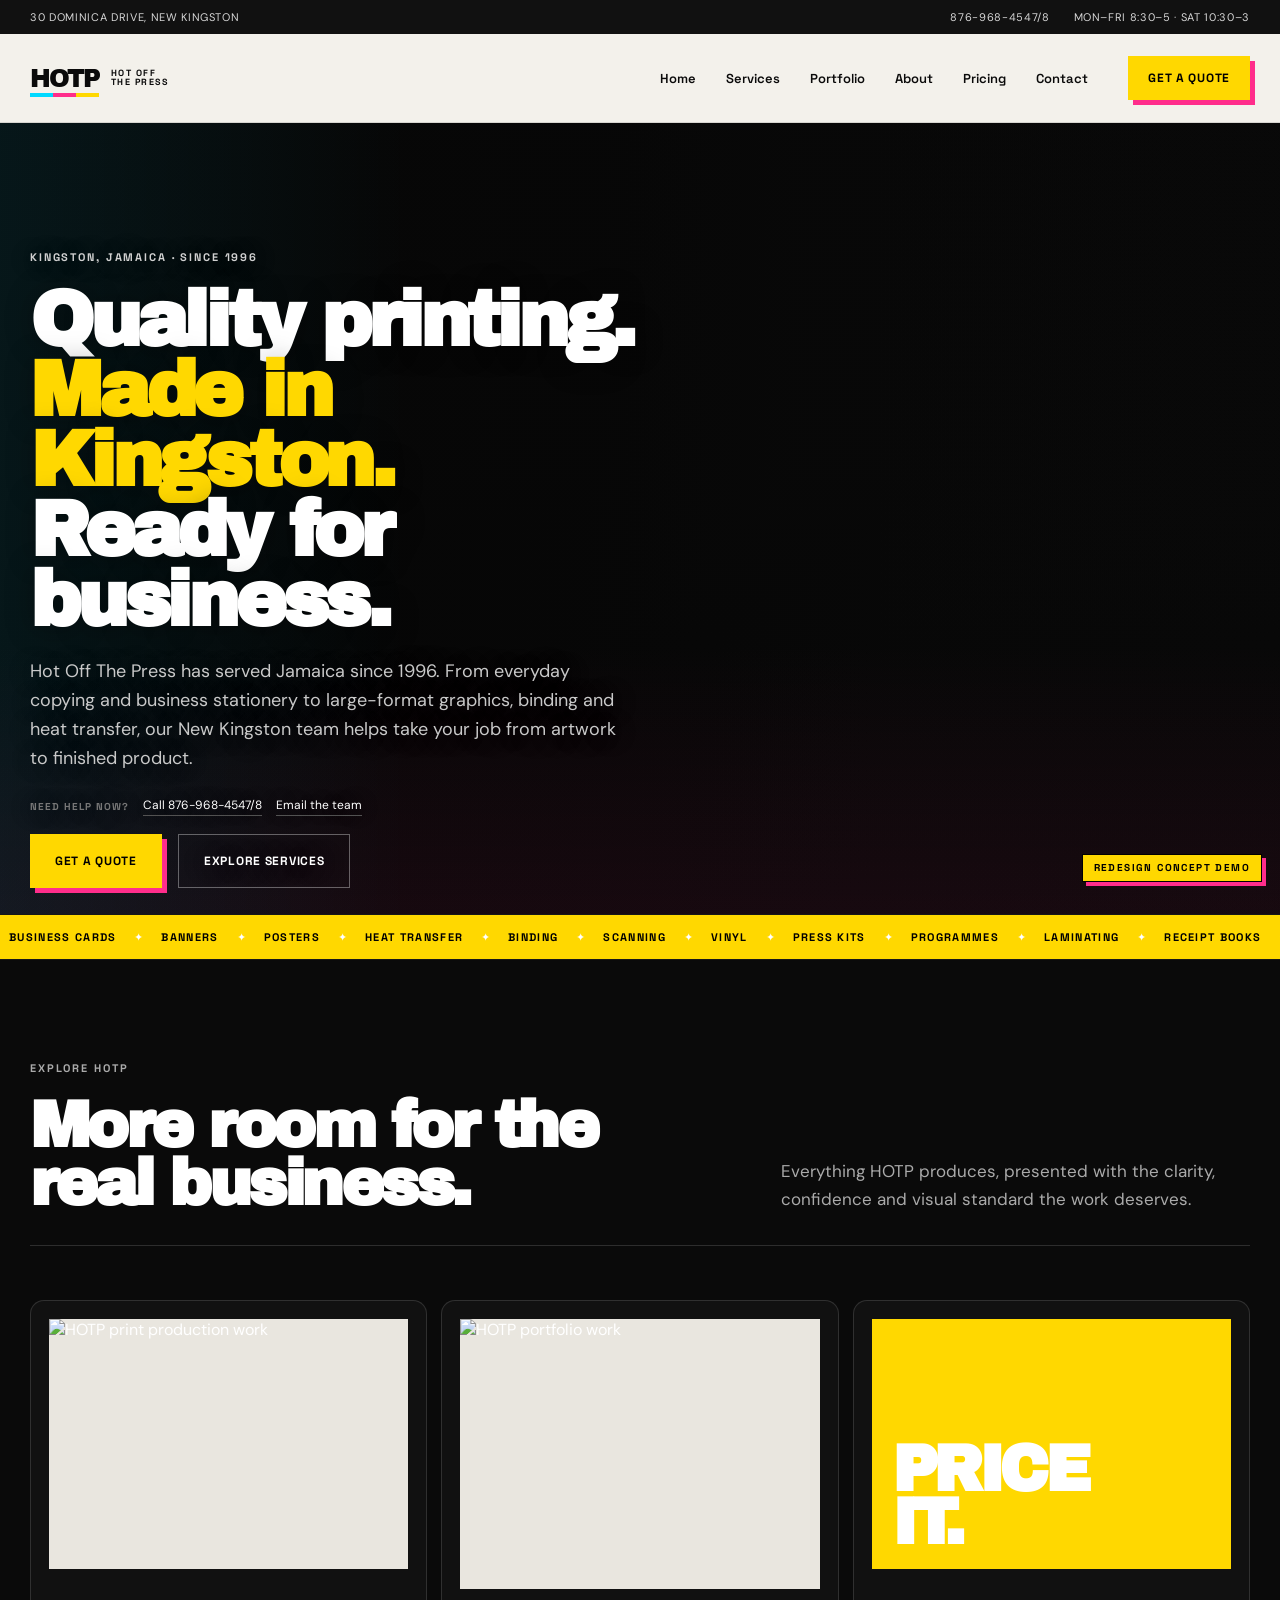
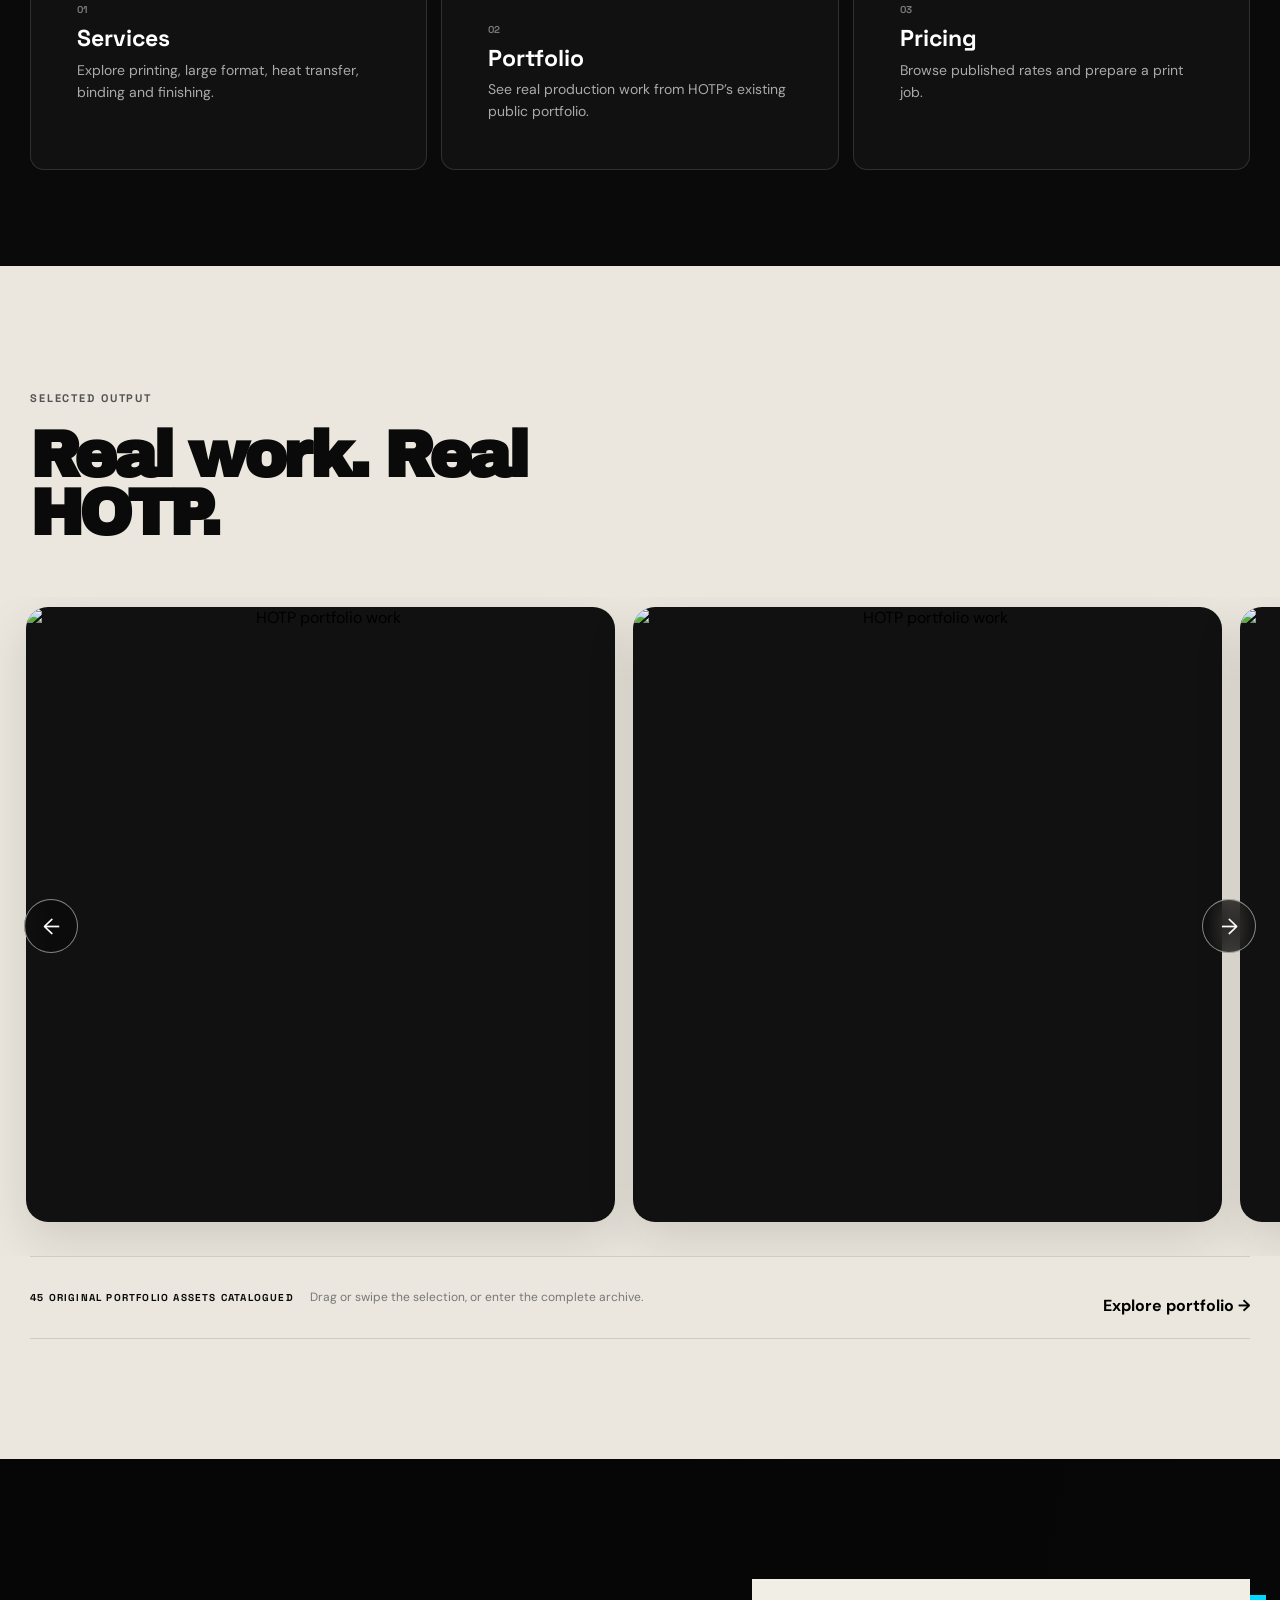
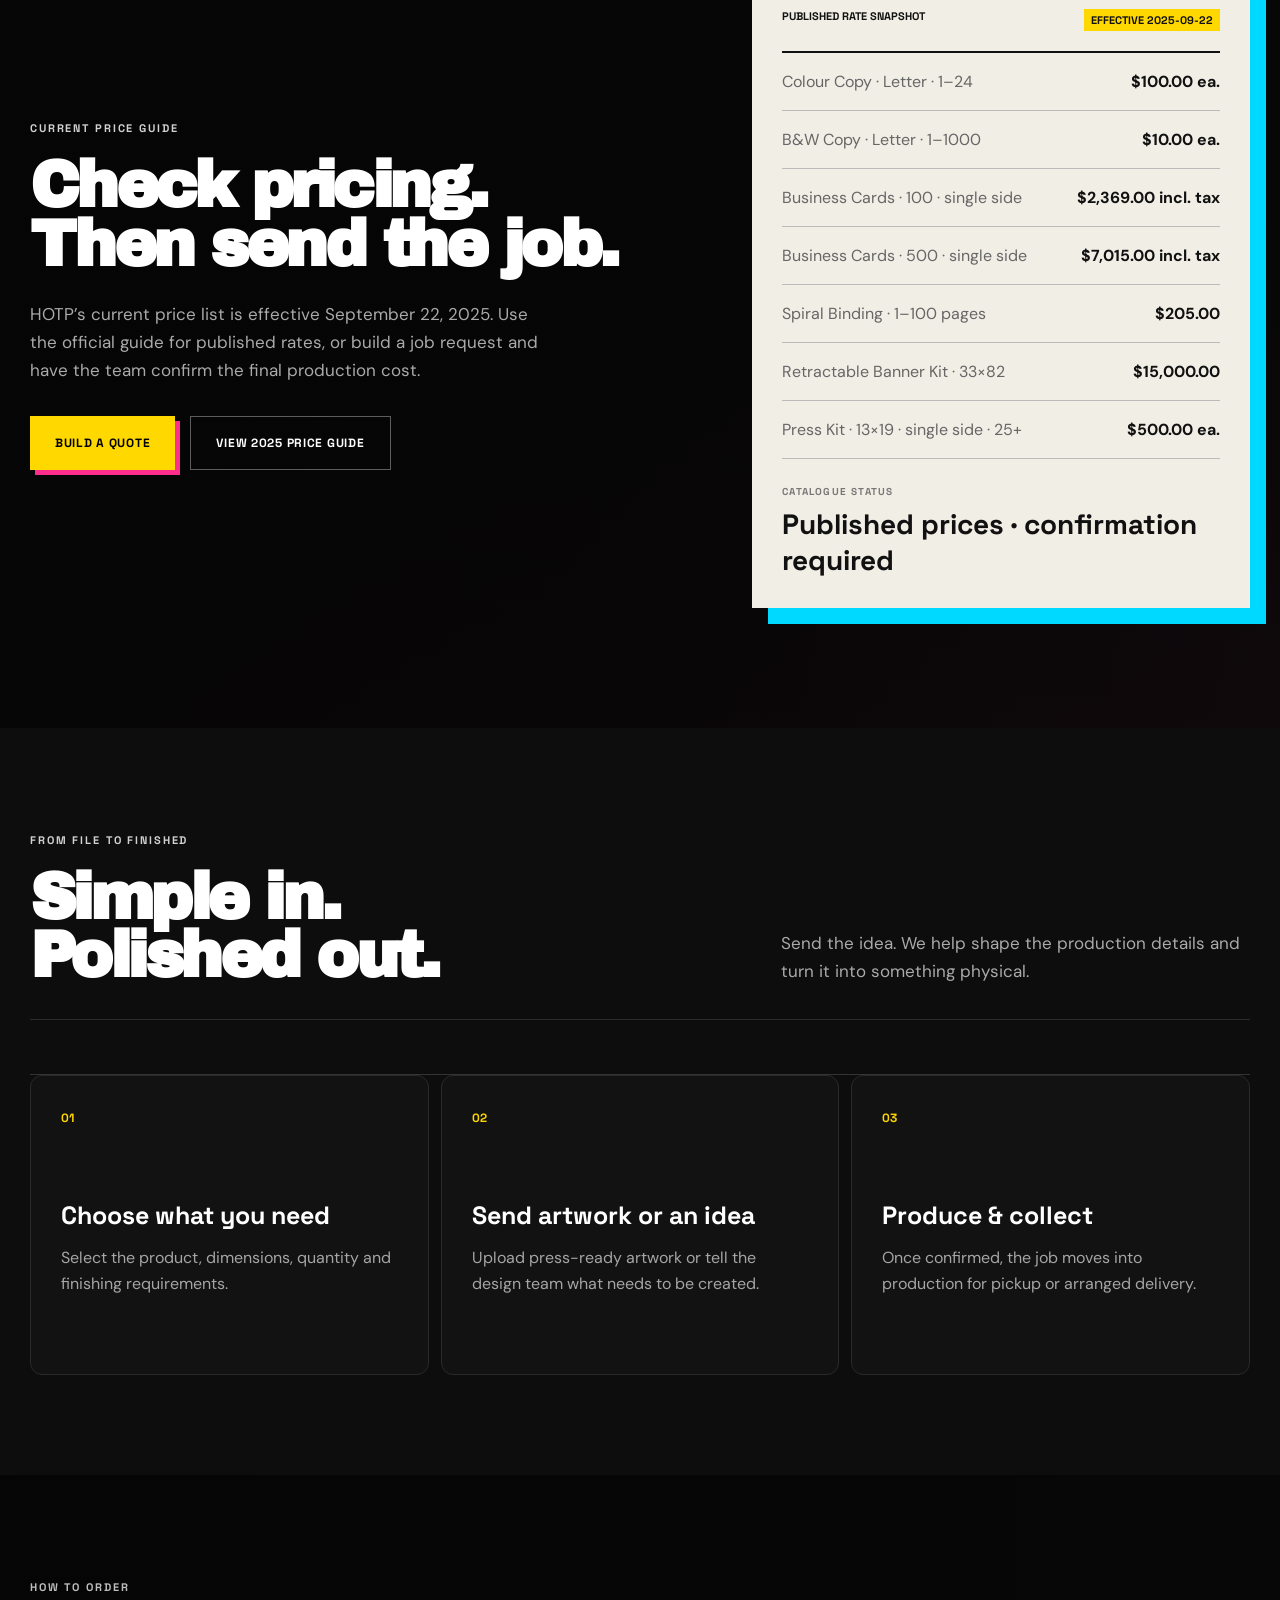
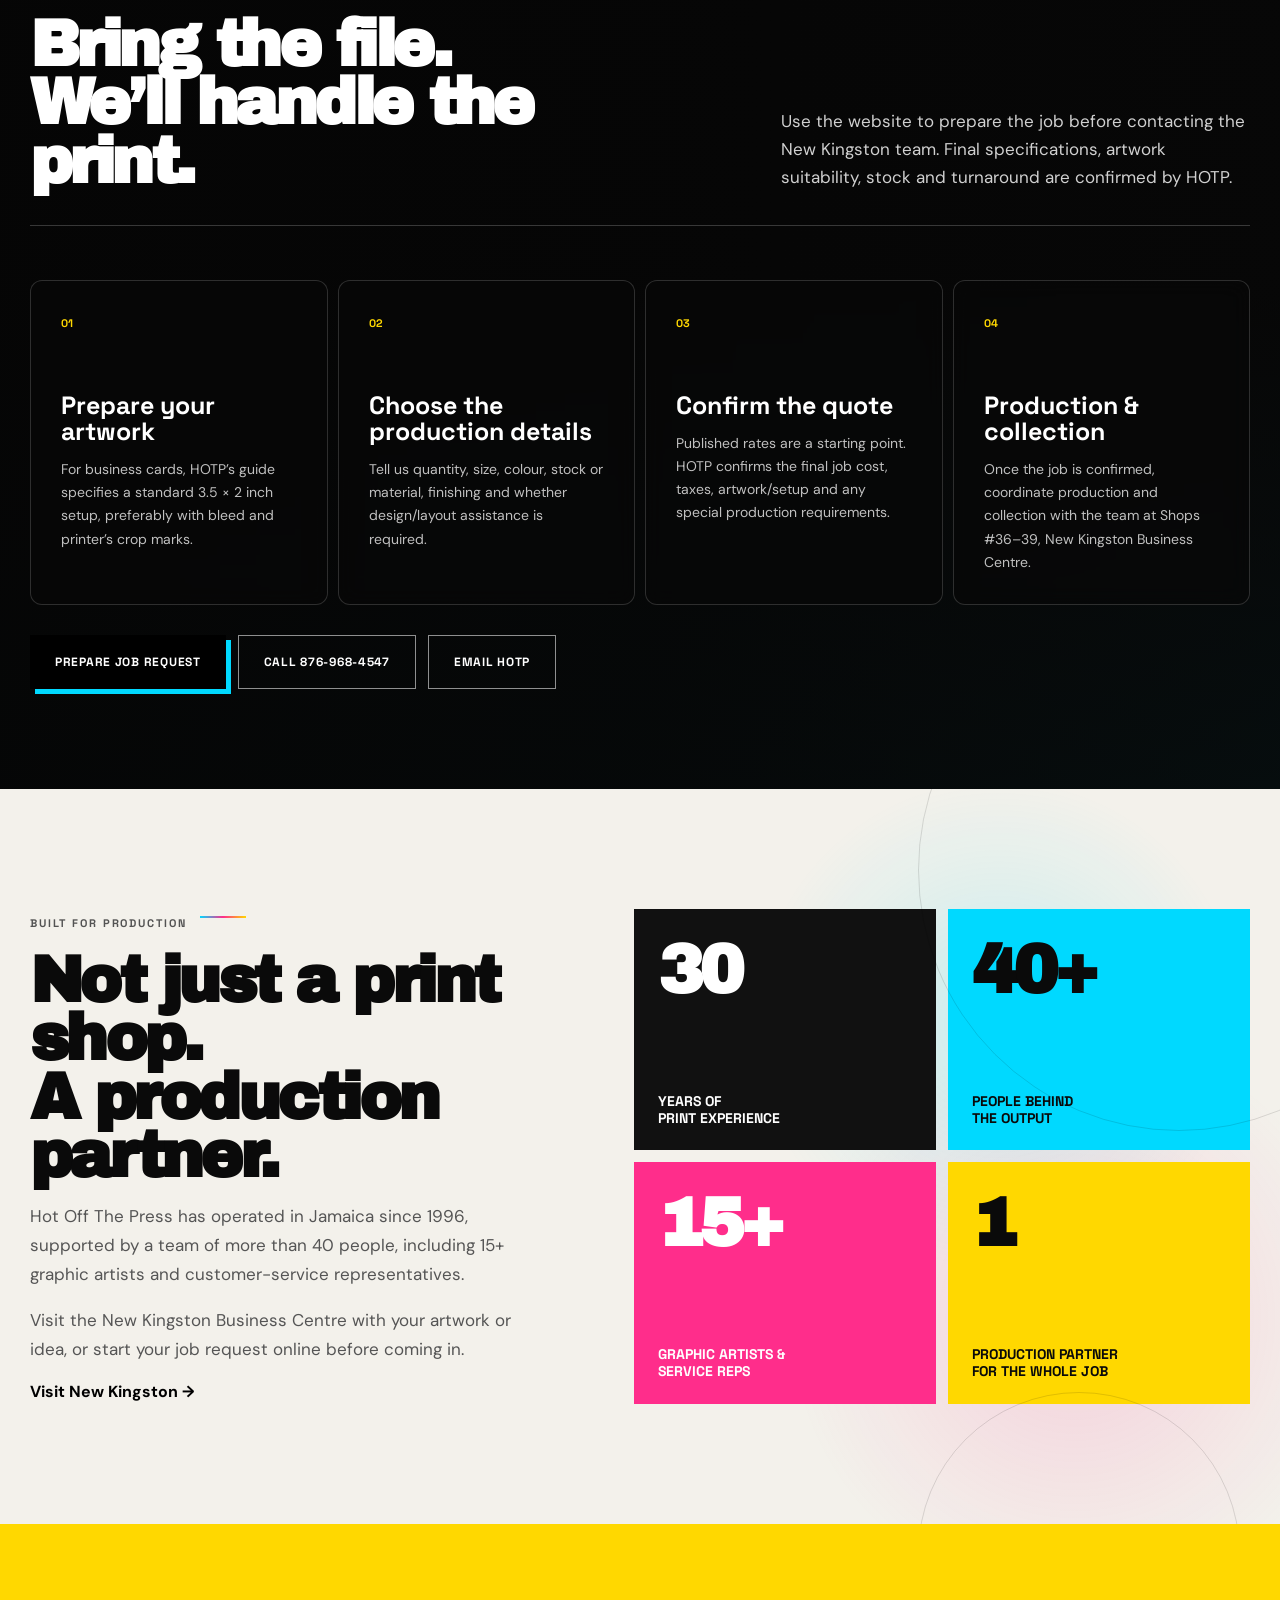
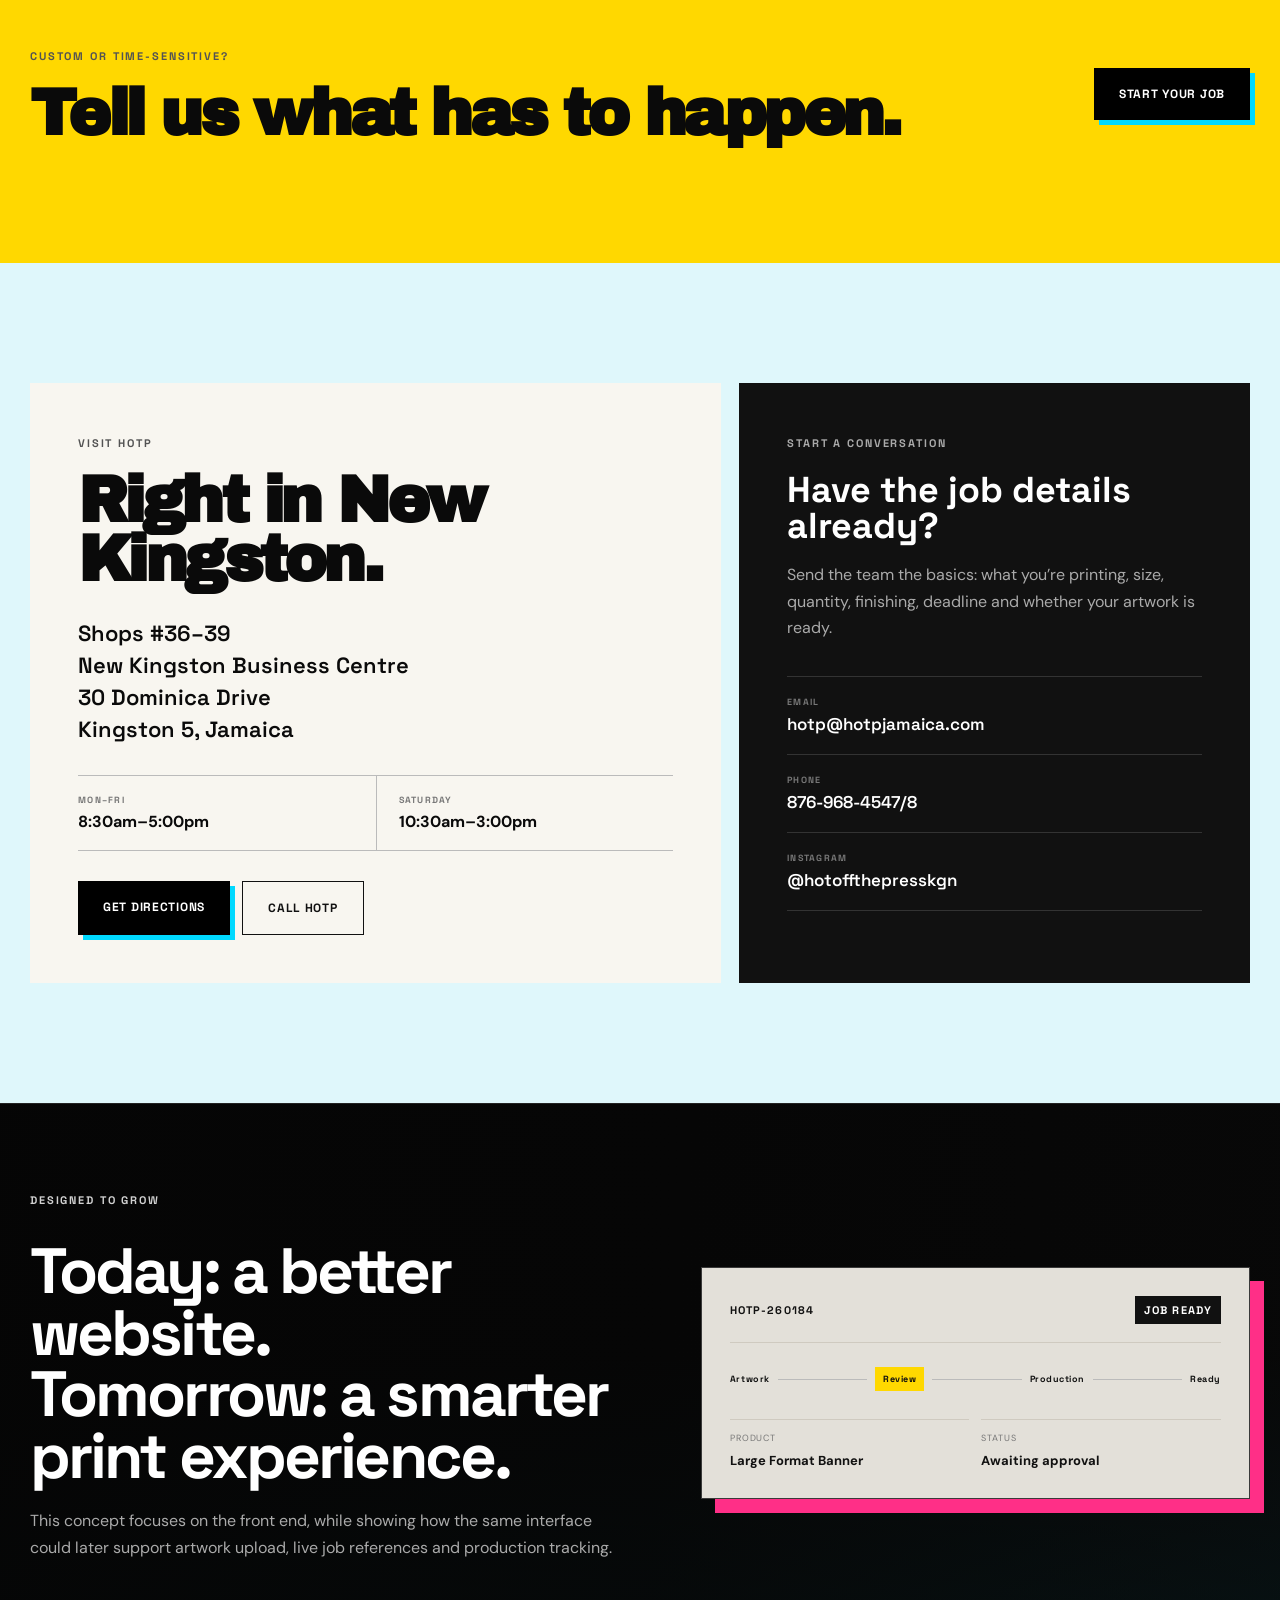
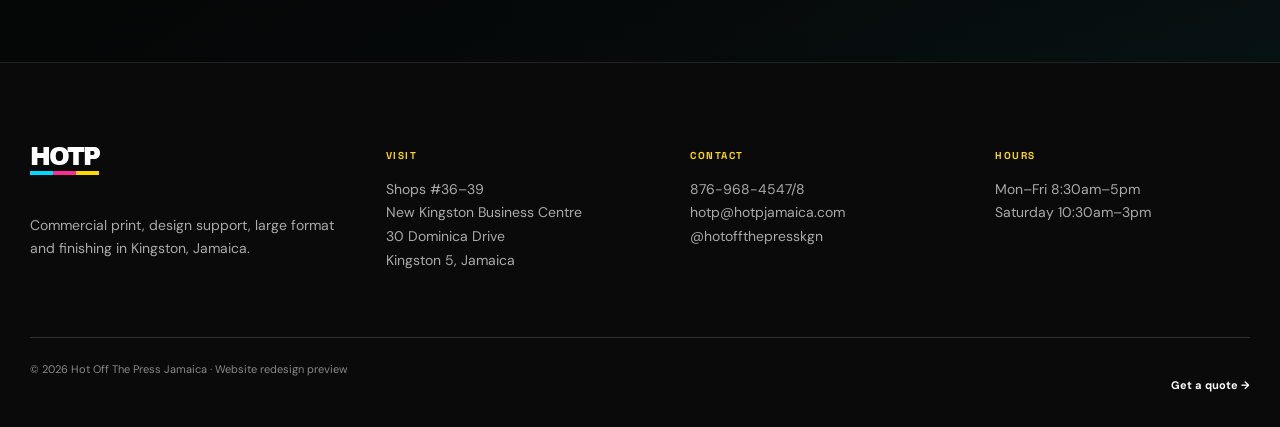
==== index.html @ 0d8d436c "Normalize homepage navigation" ====
<!DOCTYPE html>
<html lang="en">
<head>
  <meta charset="UTF-8" />
  <meta name="viewport" content="width=device-width, initial-scale=1.0" />
  <title>HotOffThePress</title>
  <meta name="description" content="Printing, copying, large format, heat transfers, binding, design and finishing in New Kingston, Jamaica. Hot Off The Press has served Jamaica since 1996." />
  <meta name="theme-color" content="#0a0a0a" />
  <link rel="preconnect" href="https://fonts.googleapis.com">
  <link rel="preconnect" href="https://fonts.gstatic.com" crossorigin>
  <link href="https://fonts.googleapis.com/css2?family=Archivo+Black&family=DM+Sans:wght@400;500;600;700&family=Space+Grotesk:wght@500;600;700&display=swap" rel="stylesheet">
  <link rel="stylesheet" href="styles.css?rev=17" />
</head>
<body>
  <div class="demo-badge">REDESIGN CONCEPT DEMO</div>

  <header class="site-header">
    <div class="utility-bar">
      <span>30 Dominica Drive, New Kingston</span>
      <div class="utility-links">
        <a href="tel:+18769684547">876-968-4547/8</a>
        <span>Mon–Fri 8:30–5 · Sat 10:30–3</span>
      </div>
    </div>

    <nav class="nav shell">
      <a class="brand" href="#top" aria-label="Hot Off The Press home">
        <span class="brand-mark">HOTP</span>
        <span class="brand-copy">HOT OFF<br>THE PRESS</span>
      </a>

      <button class="menu-toggle" aria-label="Toggle navigation" aria-expanded="false">
        <span></span><span></span>
      </button>

      <div class="nav-links"><a href="index.html" aria-current="page">Home</a><a href="services.html">Services</a><a href="portfolio.html">Portfolio</a><a href="about.html">About</a><a href="pricing.html">Pricing</a><a href="contact.html">Contact</a></div><button class="btn btn-primary nav-quote" data-open-quote>Get a Quote</button>
    </nav>
  </header>

  <main id="top">
    <section class="hero section-dark hero-team">
      <div class="hero-grid shell">
        <div class="hero-copy reveal">
          <span class="eyebrow">KINGSTON, JAMAICA · SINCE 1996</span>
          <h1>Quality printing.<br><span>Made in Kingston.</span><br>Ready for business.</h1>
          <p class="hero-lede">Hot Off The Press has served Jamaica since 1996. From everyday copying and business stationery to large-format graphics, binding and heat transfer, our New Kingston team helps take your job from artwork to finished product.</p>
          <div class="quick-contact"><span>Need help now?</span><a href="tel:+18769684547">Call 876-968-4547/8</a><a href="mailto:hotp@hotpjamaica.com">Email the team</a></div>
          <div class="hero-actions">
            <button class="btn btn-primary btn-large" data-open-quote>Get a Quote</button>
            <a class="btn btn-ghost btn-large" href="services.html">Explore Services</a>
          </div>
        </div>

        <div class="hero-art reveal" aria-hidden="true">
          <div class="print-stack">
            <div class="sheet sheet-1"><span>LOUDER.</span></div>
            <div class="sheet sheet-2"><span>SHARPER.</span></div>
            <div class="sheet sheet-3">
              <div class="sheet-kicker">HOT OFF THE PRESS</div>
              <strong>PRINT<br>WITH<br>IMPACT.</strong>
              <small>KINGSTON · JA</small>
            </div>
          </div>
          <div class="registration-marks" aria-hidden="true">
            <i></i><i></i><i></i><i></i>
          </div>
        </div>
      </div>
<section class="capability-ribbon" aria-label="Featured capabilities">
      <div class="capability-track">
        <div class="capability-set">
          <button type="button" data-product="Business Cards">BUSINESS CARDS</button><span>✦</span><button type="button" data-product="Banners">BANNERS</button><span>✦</span><button type="button" data-product="Posters">POSTERS</button><span>✦</span><button type="button" data-product="T-Shirts">HEAT TRANSFER</button><span>✦</span><button type="button" data-product="Spiral">BINDING</button><span>✦</span><button type="button" data-product="Scanning">SCANNING</button><span>✦</span><button type="button" data-product="Vinyl">VINYL</button><span>✦</span><button type="button" data-product="Press Kits">PRESS KITS</button><span>✦</span><button type="button" data-product="Programmes">PROGRAMMES</button><span>✦</span><button type="button" data-product="Laminating">LAMINATING</button><span>✦</span><button type="button" data-product="Receipt Books">RECEIPT BOOKS</button><span>✦</span><button type="button" data-product="Design">DESIGN</button><span>✦</span>
        </div>
        <div class="capability-set" aria-hidden="true">
          <button type="button" data-product="Business Cards">BUSINESS CARDS</button><span>✦</span><button type="button" data-product="Banners">BANNERS</button><span>✦</span><button type="button" data-product="Posters">POSTERS</button><span>✦</span><button type="button" data-product="T-Shirts">HEAT TRANSFER</button><span>✦</span><button type="button" data-product="Spiral">BINDING</button><span>✦</span><button type="button" data-product="Scanning">SCANNING</button><span>✦</span><button type="button" data-product="Vinyl">VINYL</button><span>✦</span><button type="button" data-product="Press Kits">PRESS KITS</button><span>✦</span><button type="button" data-product="Programmes">PROGRAMMES</button><span>✦</span><button type="button" data-product="Laminating">LAMINATING</button><span>✦</span><button type="button" data-product="Receipt Books">RECEIPT BOOKS</button><span>✦</span><button type="button" data-product="Design">DESIGN</button><span>✦</span>
        </div>
      </div>
    </section>
    </section>

    <section class="section shell home-preview home-preview-dark">
      <div class="section-heading reveal"><div><span class="eyebrow dark">EXPLORE HOTP</span><h2>More room for the real business.</h2></div><p>Everything HOTP produces, presented with the clarity, confidence and visual standard the work deserves.</p></div>
      <div class="service-grid">
        <a class="service-card reveal" href="services.html"><div class="real-work-image service-photo"><img src="https://hotpjamaica.com/wp-content/uploads/2022/10/Group-122.png" alt="HOTP print production work"></div><div class="service-meta"><span>01</span><h3>Services</h3><p>Explore printing, large format, heat transfer, binding and finishing.</p></div></a>
        <a class="service-card reveal" href="portfolio.html"><div class="real-work-image"><img src="https://hotpjamaica.com/wp-content/uploads/2022/10/Group-115-1.png" alt="HOTP portfolio work"></div><div class="service-meta"><span>02</span><h3>Portfolio</h3><p>See real production work from HOTP’s existing public portfolio.</p></div></a>
        <a class="service-card reveal" href="pricing.html"><div class="service-visual banner-visual"><div class="banner-copy">PRICE<br>IT.</div></div><div class="service-meta"><span>03</span><h3>Pricing</h3><p>Browse published rates and prepare a print job.</p></div></a>
      </div>
    </section>

    <section id="work" class="section portfolio-section home-work"><div class="shell"><div class="section-heading reveal"><div><span class="eyebrow dark">SELECTED OUTPUT</span><h2>Real work. Real HOTP.</h2></div></div></div><div class="home-carousel-wrap reveal"><button class="home-carousel-arrow prev" type="button" aria-label="Previous work">←</button><div class="home-carousel" id="home-carousel"><button class="home-work-slide" type="button"><img src="https://hotpjamaica.com/wp-content/uploads/2022/10/Group-78-2.png" alt="HOTP portfolio work"></button><button class="home-work-slide" type="button"><img src="https://hotpjamaica.com/wp-content/uploads/2020/11/Group-133.png" alt="HOTP portfolio work"></button><button class="home-work-slide" type="button"><img src="https://hotpjamaica.com/wp-content/uploads/2022/10/Group-116-1.png" alt="HOTP portfolio work"></button><button class="home-work-slide" type="button"><img src="https://hotpjamaica.com/wp-content/uploads/2020/11/Group-134.png" alt="HOTP portfolio work"></button><button class="home-work-slide" type="button"><img src="https://hotpjamaica.com/wp-content/uploads/2022/10/Group-119.png" alt="HOTP portfolio work"></button><button class="home-work-slide" type="button"><img src="https://hotpjamaica.com/wp-content/uploads/2022/10/Group-125.png" alt="HOTP portfolio work"></button></div><button class="home-carousel-arrow next" type="button" aria-label="Next work">→</button></div><div class="shell"><div class="portfolio-proof reveal"><div><strong>45 ORIGINAL PORTFOLIO ASSETS CATALOGUED</strong><span>Drag or swipe the selection, or enter the complete archive.</span></div><a class="text-link dark-link" href="portfolio.html">Explore portfolio →</a></div></div></section>

    <section id="pricing" class="pricing section-dark image-panel pricing-image-panel">
      <div class="shell pricing-grid">
        <div class="reveal">
          <span class="eyebrow">CURRENT PRICE GUIDE</span>
          <h2>Check pricing. Then send the job.</h2>
          <p class="pricing-copy">HOTP’s current price list is effective September 22, 2025. Use the official guide for published rates, or build a job request and have the team confirm the final production cost.</p>
          <div class="pricing-actions">
            <button class="btn btn-primary btn-large" data-open-quote>Build a Quote</button>
            <a class="btn btn-ghost btn-large" href="https://hotpjamaica.com/wp-content/uploads/2025/10/Price_List_Brochure_tabloid_2025.pdf" target="_blank" rel="noopener">View 2025 Price Guide</a>
          </div>
        </div>
        <div class="price-ui reveal" id="pricing-snapshot">
          <div class="price-ui-head"><span>PUBLISHED RATE SNAPSHOT</span><span>SEP 2025</span></div>
          <div class="price-row"><span>Colour Copy · Letter · 1–24</span><strong>J$100 ea.</strong></div>
          <div class="price-row"><span>B&W Copy · Letter · 1–1000</span><strong>J$10 ea.</strong></div>
          <div class="price-row"><span>Business Cards · 100 · single side</span><strong>J$2,369 incl. tax</strong></div>
          <div class="price-row"><span>Business Cards · 500 · single side</span><strong>J$7,015 incl. tax</strong></div>
          <div class="price-row"><span>Spiral Binding · 1–100 pages</span><strong>J$205</strong></div>
          <div class="price-row"><span>Retractable Banner Kit · 33×82</span><strong>J$15,000</strong></div>
          <div class="price-row"><span>Press Kit · 13×19 · single side · 25+</span><strong>J$500 ea.</strong></div>
          <div class="price-total"><span>OFFICIAL GUIDE</span><strong>Effective Sep. 22, 2025</strong></div>
        </div>
      </div>
    </section>

    <section class="process section-dark">
      <div class="shell">
        <div class="section-heading light reveal">
          <div>
            <span class="eyebrow">FROM FILE TO FINISHED</span>
            <h2>Simple in.<br>Polished out.</h2>
          </div>
          <p>Send the idea. We help shape the production details and turn it into something physical.</p>
        </div>

        <div class="process-grid">
          <div class="step reveal">
            <span class="step-no">01</span>
            <h3>Choose what you need</h3>
            <p>Select the product, dimensions, quantity and finishing requirements.</p>
          </div>
          <div class="step reveal">
            <span class="step-no">02</span>
            <h3>Send artwork or an idea</h3>
            <p>Upload press-ready artwork or tell the design team what needs to be created.</p>
          </div>
          <div class="step reveal">
            <span class="step-no">03</span>
            <h3>Produce & collect</h3>
            <p>Once confirmed, the job moves into production for pickup or arranged delivery.</p>
          </div>
        </div>
      </div>
    </section>

    <section id="order" class="order-real section image-panel order-image-panel">
      <div class="shell">
        <div class="section-heading reveal">
          <div>
            <span class="eyebrow dark">HOW TO ORDER</span>
            <h2>Bring the file.<br>We’ll handle the print.</h2>
          </div>
          <p>Use the website to prepare the job before contacting the New Kingston team. Final specifications, artwork suitability, stock and turnaround are confirmed by HOTP.</p>
        </div>
        <div class="order-grid">
          <article class="order-card reveal"><span>01</span><h3>Prepare your artwork</h3><p>For business cards, HOTP’s guide specifies a standard 3.5 × 2 inch setup, preferably with bleed and printer’s crop marks.</p></article>
          <article class="order-card reveal"><span>02</span><h3>Choose the production details</h3><p>Tell us quantity, size, colour, stock or material, finishing and whether design/layout assistance is required.</p></article>
          <article class="order-card reveal"><span>03</span><h3>Confirm the quote</h3><p>Published rates are a starting point. HOTP confirms the final job cost, taxes, artwork/setup and any special production requirements.</p></article>
          <article class="order-card reveal"><span>04</span><h3>Production & collection</h3><p>Once the job is confirmed, coordinate production and collection with the team at Shops #36–39, New Kingston Business Centre.</p></article>
        </div>
        <div class="real-actions reveal">
          <button class="btn btn-black btn-large" data-open-quote>Prepare Job Request</button>
          <a class="btn btn-outline-dark btn-large" href="tel:+18769684547">Call 876-968-4547</a>
          <a class="btn btn-outline-dark btn-large" href="mailto:hotp@hotpjamaica.com">Email HOTP</a>
        </div>
      </div>
    </section>

    <section id="about" class="about section production-showcase">
      <div class="shell about-grid">
        <div class="about-copy reveal">
          <span class="eyebrow dark production-kicker">BUILT FOR PRODUCTION</span>
          <h2 class="production-title"><span>Not just a print shop.</span><br><span>A production partner.</span></h2>
          <p>Hot Off The Press has operated in Jamaica since 1996, supported by a team of more than 40 people, including 15+ graphic artists and customer-service representatives.</p>
          <p>Visit the New Kingston Business Centre with your artwork or idea, or start your job request online before coming in.</p>
          <a href="contact.html" class="text-link dark-link">Visit New Kingston →</a>
        </div>

        <div class="about-stats reveal">
          <div class="stat-card black"><strong>30</strong><span>years of<br>print experience</span></div>
          <div class="stat-card cyan"><strong>40+</strong><span>people behind<br>the output</span></div>
          <div class="stat-card magenta"><strong>15+</strong><span>graphic artists &<br>service reps</span></div>
          <div class="stat-card yellow"><strong>1</strong><span>production partner<br>for the whole job</span></div>
        </div>
      </div>
    </section>

    <section class="urgent section moved-urgent">
      <div class="shell urgent-card reveal">
        <div>
          <span class="eyebrow dark">CUSTOM OR TIME-SENSITIVE?</span>
          <h2>Tell us what has to happen.</h2>
        </div>
        <button class="btn btn-black btn-large" data-open-quote>Start Your Job</button>
      </div>
    </section>
  </main>

  <section class="visit section" id="visit">
    <div class="shell visit-grid">
      <div class="visit-card reveal">
        <span class="eyebrow dark">VISIT HOTP</span>
        <h2>Right in New Kingston.</h2>
        <p class="visit-address">Shops #36–39<br>New Kingston Business Centre<br>30 Dominica Drive<br>Kingston 5, Jamaica</p>
        <div class="visit-hours"><div><span>MON–FRI</span><strong>8:30am–5:00pm</strong></div><div><span>SATURDAY</span><strong>10:30am–3:00pm</strong></div></div>
        <div class="real-actions">
          <a class="btn btn-black btn-large" href="https://www.google.com/maps/search/?api=1&query=30+Dominica+Drive+Kingston+Jamaica" target="_blank" rel="noopener">Get Directions</a>
          <a class="btn btn-outline-dark btn-large" href="tel:+18769684547">Call HOTP</a>
        </div>
      </div>
      <div class="contact-card reveal">
        <span class="eyebrow dark">START A CONVERSATION</span>
        <h3>Have the job details already?</h3>
        <p>Send the team the basics: what you’re printing, size, quantity, finishing, deadline and whether your artwork is ready.</p>
        <a href="mailto:hotp@hotpjamaica.com?subject=Print%20Job%20Request" class="contact-line"><span>EMAIL</span><strong>hotp@hotpjamaica.com</strong></a>
        <a href="tel:+18769684547" class="contact-line"><span>PHONE</span><strong>876-968-4547/8</strong></a>
        <a href="https://instagram.com/hotoffthepresskgn" target="_blank" rel="noopener" class="contact-line"><span>INSTAGRAM</span><strong>@hotoffthepresskgn</strong></a>
      </div>
    </div>
  </section>    <section class="future-preview section-dark image-panel future-image-panel">
      <div class="shell future-preview-grid">
        <div class="reveal">
          <span class="eyebrow">DESIGNED TO GROW</span>
          <h2>Today: a better website.<br>Tomorrow: a smarter print experience.</h2>
          <p>This concept focuses on the front end, while showing how the same interface could later support artwork upload, live job references and production tracking.</p>
        </div>
        <div class="future-card reveal">
          <div class="future-card-head"><span>HOTP-260184</span><strong>JOB READY</strong></div>
          <div class="future-steps"><span class="done">Artwork</span><i></i><span class="active">Review</span><i></i><span>Production</span><i></i><span>Ready</span></div>
          <div class="future-meta"><div><small>PRODUCT</small><strong>Large Format Banner</strong></div><div><small>STATUS</small><strong>Awaiting approval</strong></div></div>
        </div>
      </div>
    </section>



  <footer id="contact" class="footer section-dark">
    <div class="shell footer-grid">
      <div class="footer-brand">
        <div class="brand-mark footer-mark">HOTP</div>
        <p>Commercial print, design support, large format and finishing in Kingston, Jamaica.</p>
      </div>
      <div>
        <span class="footer-label">VISIT</span>
        <p>Shops #36–39<br>New Kingston Business Centre<br>30 Dominica Drive<br>Kingston 5, Jamaica</p>
      </div>
      <div>
        <span class="footer-label">CONTACT</span>
        <p><a href="tel:+18769684547">876-968-4547/8</a><br><a href="mailto:hotp@hotpjamaica.com">hotp@hotpjamaica.com</a><br><a href="https://instagram.com/hotoffthepresskgn" target="_blank" rel="noopener">@hotoffthepresskgn</a></p>
      </div>
      <div>
        <span class="footer-label">HOURS</span>
        <p>Mon–Fri 8:30am–5pm<br>Saturday 10:30am–3pm</p>
      </div>
    </div>
    <div class="shell footer-bottom">
      <span>© 2026 Hot Off The Press Jamaica · Website redesign preview</span>
      <button class="text-link footer-quote" data-open-quote>Get a quote →</button>
    </div>
  </footer>

  <div class="mobile-quote-bar">
    <button data-open-quote>Get a Quote</button>
  </div>

  <div class="quote-modal" aria-hidden="true">
    <div class="quote-backdrop" data-close-quote></div>
    <div class="quote-panel" role="dialog" aria-modal="true" aria-labelledby="quote-title">
      <button class="quote-close" aria-label="Close quote builder" data-close-quote>×</button>

      <div class="quote-progress"><span class="active">01 PRODUCT</span><i></i><span>02 DETAILS</span><i></i><span>03 SUMMARY</span></div>
      <div class="quote-panel-head">
        <span class="eyebrow dark">JOB REQUEST BUILDER · DEMO</span>
        <h2 id="quote-title">Prepare your print job.</h2>
        <p>Enter the production details you know. HOTP would review the request and confirm price, artwork and turnaround.</p>
      </div>

      <form id="quote-form" class="quote-form">
        <div class="field-grid">
          <label class="product-field"><span>Product</span><select name="product" id="quote-product"></select><small id="product-pricing-note">Published pricing available where the catalogue provides a complete rule.</small></label>
          <label><span>Quantity</span><input type="number" name="quantity" value="100" min="1" /></label>
          <div id="dynamic-quote-fields" class="dynamic-fields"></div>
          <div id="quote-addons" class="quote-addons"></div>
          <label><span>Artwork</span><select name="artwork"><option>Artwork is ready</option><option>I need design help</option><option>I need edits to existing artwork</option></select></label>
          <label><span>Turnaround</span><select name="turnaround"><option>Standard / confirm timing</option><option>Urgent / earliest available</option><option>Specific deadline</option></select></label>
          <label class="upload-field"><span>Artwork file</span><input type="file" name="file" /><small>Demo upload interface — file is not transmitted.</small></label>
        </div>
        <label class="full-field"><span>Job notes</span><textarea name="notes" rows="4" placeholder="Dimensions, stock, finishing, deadline, delivery or anything else we should know..."></textarea></label>
        <div class="quote-summary" id="quote-live-estimate"><div><span>ESTIMATE</span><strong>Choose a product</strong></div><p>Published pricing is calculated only when the catalogue provides a deterministic rule.</p></div>
        <div class="quote-breakdown" id="quote-breakdown" hidden></div>
        <button type="submit" class="btn btn-black btn-large full-button">Generate Quote Summary</button>
      </form>

      <div class="quote-result" hidden>
        <span class="eyebrow dark">QUOTE SUMMARY</span>
        <h3>Your job is scoped.</h3>
        <div id="quote-result-content"></div>
        <div class="result-actions"><button class="btn btn-black" type="button" id="copy-quote-summary">Copy Summary</button><a class="btn btn-outline-dark" id="email-quote-summary" href="mailto:hotp@hotpjamaica.com">Email HOTP</a></div>
        <p class="result-note">This redesign demo does not send or store submissions. A production version would route this request directly to HOTP.</p>
        <button class="btn btn-black" data-reset-quote>Edit Quote</button>
      </div>
    </div>
  </div>

  <script src="script.js?rev=13" defer></script>
</body>
</html>
---- styles.css ----
:root{
  --ink:#0a0a0a;
  --paper:#f3f1eb;
  --white:#fff;
  --muted:#a7a7a7;
  --cyan:#00d9ff;
  --magenta:#ff2d8b;
  --yellow:#ffd800;
  --line:rgba(10,10,10,.12);
}
*{box-sizing:border-box}
html{scroll-behavior:smooth}
body{margin:0;background:var(--paper);color:var(--ink);font-family:"DM Sans",sans-serif;overflow-x:hidden}
button,input,select,textarea{font:inherit}
a{color:inherit;text-decoration:none}
button{cursor:pointer}
.shell{width:min(1220px,calc(100% - 48px));margin:auto}
.section{padding:120px 0}
.section-dark{background:var(--ink);color:var(--white)}
.demo-badge{position:fixed;right:18px;bottom:18px;z-index:60;background:var(--yellow);color:#000;padding:8px 11px;font:700 10px/1 "Space Grotesk",sans-serif;letter-spacing:.14em;border:1px solid #000;box-shadow:4px 4px 0 var(--magenta)}
.site-header{position:relative;z-index:40;background:var(--paper);border-bottom:1px solid var(--line)}
.utility-bar{min-height:34px;background:#111;color:#d7d7d7;display:flex;align-items:center;justify-content:space-between;padding:0 max(24px,calc((100vw - 1220px)/2));font-size:11px;letter-spacing:.06em;text-transform:uppercase}
.utility-links{display:flex;gap:24px}
.nav{height:88px;display:flex;align-items:center;gap:40px}
.brand{display:flex;align-items:center;gap:12px;margin-right:auto}
.brand-mark{font-family:"Archivo Black",sans-serif;font-size:25px;letter-spacing:-.08em;position:relative}
.brand-mark:after{content:"";position:absolute;left:0;right:0;bottom:-5px;height:4px;background:linear-gradient(90deg,var(--cyan) 0 33%,var(--magenta) 33% 66%,var(--yellow) 66%)}
.brand-copy{font:700 9px/1.05 "Space Grotesk",sans-serif;letter-spacing:.16em}
.nav-links{display:flex;gap:30px;font:600 13px "Space Grotesk",sans-serif}
.nav-links a{position:relative}
.nav-links a:after{content:"";position:absolute;left:0;right:100%;bottom:-8px;height:2px;background:#000;transition:.25s}
.nav-links a:hover:after{right:0}
.btn{border:0;border-radius:0;padding:14px 20px;font:700 12px "Space Grotesk",sans-serif;letter-spacing:.06em;text-transform:uppercase;transition:transform .2s,box-shadow .2s,background .2s}
.btn:hover{transform:translate(-2px,-2px)}
.btn-primary{background:var(--yellow);color:#000;box-shadow:5px 5px 0 var(--magenta)}
.btn-primary:hover{box-shadow:8px 8px 0 var(--cyan)}
.btn-ghost{background:transparent;color:#fff;border:1px solid rgba(255,255,255,.35)}
.btn-ghost:hover{background:#fff;color:#000}
.btn-black{background:#000;color:#fff;box-shadow:5px 5px 0 var(--cyan)}
.btn-large{padding:18px 25px}
.menu-toggle{display:none;border:0;background:none;width:40px;height:40px}
.menu-toggle span{display:block;height:2px;background:#000;margin:6px}
.hero{padding:82px 0 0;overflow:hidden;position:relative}
.hero:before{content:"";position:absolute;inset:0;background-image:radial-gradient(circle at 20% 20%,rgba(0,217,255,.12),transparent 26%),radial-gradient(circle at 80% 62%,rgba(255,45,139,.12),transparent 28%);pointer-events:none}
.hero-grid{min-height:650px;display:grid;grid-template-columns:1.05fr .95fr;align-items:center;gap:70px;position:relative}
.eyebrow{display:inline-flex;font:700 11px "Space Grotesk",sans-serif;letter-spacing:.17em;color:#d1d1d1;margin-bottom:22px}
.eyebrow.dark{color:#535353}
.hero h1,.section-heading h2,.about h2,.pricing h2,.urgent h2{font-family:"Archivo Black",sans-serif;letter-spacing:-.055em;margin:0;line-height:.91}
.hero h1{font-size:clamp(58px,6vw,96px)}
.hero h1 span{color:var(--yellow)}
.hero-lede{max-width:640px;font-size:18px;line-height:1.6;color:#c9c9c9;margin:28px 0 32px}
.hero-actions{display:flex;gap:16px;flex-wrap:wrap}
.hero-art{height:560px;position:relative;display:grid;place-items:center}
.print-stack{position:relative;width:390px;height:470px;transform:rotate(-4deg)}
.sheet{position:absolute;width:310px;height:420px;border:1px solid rgba(255,255,255,.25);box-shadow:0 26px 70px rgba(0,0,0,.45)}
.sheet-1{left:70px;top:10px;background:var(--cyan);transform:rotate(8deg);color:#000;display:flex;align-items:flex-end;padding:20px;font:900 28px "Archivo Black",sans-serif}
.sheet-2{left:28px;top:30px;background:var(--magenta);transform:rotate(-6deg);color:#fff;padding:22px;font:900 28px "Archivo Black",sans-serif}
.sheet-3{left:48px;top:22px;background:#f2eee5;color:#0a0a0a;padding:34px;display:flex;flex-direction:column;justify-content:space-between}
.sheet-3:before{content:"";position:absolute;inset:0;background:repeating-linear-gradient(0deg,rgba(0,0,0,.025),rgba(0,0,0,.025) 1px,transparent 1px,transparent 4px)}
.sheet-3 strong{position:relative;font:900 58px/.86 "Archivo Black",sans-serif;letter-spacing:-.06em}
.sheet-kicker,.sheet-3 small{position:relative;font:700 10px "Space Grotesk",sans-serif;letter-spacing:.15em}
.registration-marks{position:absolute;inset:0;pointer-events:none}
.registration-marks i{position:absolute;width:20px;height:20px;border:1px solid #fff;border-radius:50%;opacity:.5}
.registration-marks i:nth-child(1){left:10%;top:10%}
.registration-marks i:nth-child(2){right:8%;top:18%}
.registration-marks i:nth-child(3){left:18%;bottom:13%}
.registration-marks i:nth-child(4){right:10%;bottom:8%}
.trust-strip{margin-top:40px;border-top:1px solid rgba(255,255,255,.14);display:grid;grid-template-columns:repeat(4,1fr)}
.trust-strip div{padding:26px max(24px,calc((100vw - 1220px)/8));border-right:1px solid rgba(255,255,255,.12)}
.trust-strip div:last-child{border-right:0}
.trust-strip strong{display:block;font:700 26px "Space Grotesk",sans-serif;color:var(--yellow)}
.trust-strip span{font-size:12px;color:#aaa;text-transform:uppercase;letter-spacing:.1em}
.section-heading{display:grid;grid-template-columns:1fr .7fr;gap:80px;align-items:end;margin-bottom:54px}
.section-heading h2,.about h2,.pricing h2,.urgent h2{font-size:clamp(46px,5vw,74px)}
.section-heading p,.pricing-copy{font-size:17px;line-height:1.65;color:#585858;max-width:520px;margin:0}
.section-heading.light p,.pricing-copy{color:#aaa}
.service-grid{display:grid;grid-template-columns:repeat(4,1fr);border-top:1px solid var(--line);border-left:1px solid var(--line)}
.service-card{min-height:440px;border-right:1px solid var(--line);border-bottom:1px solid var(--line);padding:18px;display:flex;flex-direction:column;background:#f5f2ec;transition:.25s}
.service-card:hover{background:#fff;transform:translateY(-6px);box-shadow:0 20px 50px rgba(0,0,0,.08);z-index:2}
.service-card.feature-card{grid-column:span 2}
.service-visual{height:250px;background:#e9e5dc;position:relative;overflow:hidden;display:grid;place-items:center}
.service-meta{padding:22px 5px 6px}
.service-meta>span{font:700 10px "Space Grotesk",sans-serif;color:#888}
.service-meta h3{font:700 23px/1.08 "Space Grotesk",sans-serif;margin:8px 0 9px}
.service-meta p{margin:0;color:#636363;font-size:14px;line-height:1.55}
.business-card-visual{background:#d8f8ff}
.bc{width:190px;height:110px;position:absolute;box-shadow:0 18px 30px rgba(0,0,0,.18)}
.bc-back{background:var(--magenta);transform:translate(-55px,20px) rotate(-9deg)}
.bc-front{background:#111;color:#fff;transform:translate(38px,-8px) rotate(5deg);padding:18px;font:900 27px/.86 "Archivo Black",sans-serif}
.poster-visual{background:#f9dfea}
.poster{width:160px;height:210px;background:#111;color:#fff;padding:18px;display:flex;flex-direction:column;justify-content:space-between;transform:rotate(4deg);box-shadow:15px 18px 0 var(--yellow)}
.poster strong{font:900 40px/.87 "Archivo Black",sans-serif}
.poster span{font:700 8px "Space Grotesk",sans-serif;letter-spacing:.15em}
.banner-visual{background:var(--yellow);place-items:end start}
.banner-copy{font:900 64px/.82 "Archivo Black",sans-serif;letter-spacing:-.07em;padding:20px}
.sticker-visual{background:#101010}
.sticker{position:absolute;border-radius:999px;padding:15px 20px;font:900 20px "Archivo Black",sans-serif;border:4px solid #fff}
.s1{background:var(--cyan);transform:translate(-52px,-50px) rotate(-9deg)}
.s2{background:var(--yellow);transform:translate(68px,0) rotate(11deg)}
.s3{background:var(--magenta);color:#fff;transform:translate(-30px,64px) rotate(4deg)}
.apparel-visual{background:#d9d5cd}
.tee{width:170px;height:180px;background:#111;clip-path:polygon(20% 0,35% 12%,65% 12%,80% 0,100% 20%,85% 38%,76% 31%,76% 100%,24% 100%,24% 31%,15% 38%,0 20%);display:grid;place-items:center;color:var(--yellow)}
.tee span{font:900 28px/.86 "Archivo Black",sans-serif;text-align:center}
.finish-visual{background:#cfeef3}
.book{position:absolute;width:145px;height:190px;background:#fff;border:1px solid #111;box-shadow:8px 10px 0 rgba(0,0,0,.1)}
.b1{transform:translate(-25px,15px) rotate(-8deg);background:var(--magenta)}
.b2{transform:translate(17px,7px) rotate(8deg);background:var(--yellow)}
.b3{background:#111;transform:translate(0,-3px);border-left:9px solid #aaa}
.copy-visual{background:#eee}
.paper-stack{position:relative;width:160px;height:175px}
.paper-stack i{position:absolute;inset:0;background:#fff;border:1px solid #bbb}
.paper-stack i:nth-child(1){transform:translate(-22px,20px) rotate(-6deg)}
.paper-stack i:nth-child(2){transform:translate(20px,13px) rotate(5deg)}
.paper-stack i:nth-child(3){transform:translate(-4px,6px) rotate(-1deg)}
.paper-stack i:nth-child(4):after{content:"COPY / PRINT";position:absolute;left:20px;top:28px;font:900 22px/.9 "Archivo Black",sans-serif}
.custom-visual{background:#111}
.plus{font:300 130px "DM Sans",sans-serif;color:var(--yellow)}
.text-link{border:0;background:none;padding:0;margin-top:16px;font-weight:700;text-align:left}
.process{padding:120px 0}
.process-grid{display:grid;grid-template-columns:repeat(3,1fr);border-top:1px solid rgba(255,255,255,.16)}
.step{padding:38px 40px 10px 0;border-right:1px solid rgba(255,255,255,.16);min-height:220px}
.step+.step{padding-left:40px}
.step:last-child{border-right:0}
.step-no{font:700 12px "Space Grotesk",sans-serif;color:var(--yellow)}
.step h3{font:700 25px "Space Grotesk",sans-serif;margin:36px 0 14px}
.step p{color:#a5a5a5;line-height:1.6;margin:0}
.portfolio-section{background:#ebe7de}
.filter-bar{display:flex;gap:10px;margin-bottom:30px;flex-wrap:wrap}
.filter{border:1px solid #bbb;background:transparent;padding:10px 15px;font:700 11px "Space Grotesk",sans-serif;text-transform:uppercase}
.filter.active,.filter:hover{background:#000;color:#fff;border-color:#000}
.portfolio-grid{display:grid;grid-template-columns:1.2fr .8fr;grid-auto-rows:390px;gap:18px}
.work-card{background:#fff;overflow:hidden;display:flex;flex-direction:column}
.work-art{flex:1;position:relative;display:grid;place-items:center;overflow:hidden}
.work-caption{padding:18px 20px;display:flex;justify-content:space-between;border-top:1px solid #ddd}
.work-caption strong{font:700 14px "Space Grotesk",sans-serif}
.work-caption span{font-size:11px;color:#777;text-transform:uppercase}
.work-a .work-art{background:var(--magenta);color:#fff}
.work-a .work-art span{font:900 clamp(54px,7vw,100px)/.78 "Archivo Black",sans-serif;letter-spacing:-.07em;transform:rotate(-5deg)}
.work-b .work-art{background:var(--cyan)}
.mini-cards{position:relative;width:220px;height:170px}
.mini-cards i{position:absolute;width:180px;height:105px;background:#111}
.mini-cards i:nth-child(1){transform:translate(-35px,10px) rotate(-10deg)}
.mini-cards i:nth-child(2){transform:translate(20px,48px) rotate(7deg);background:#fff}
.mini-cards i:nth-child(3){transform:translate(10px,-10px) rotate(2deg);background:var(--yellow)}
.work-c .work-art{background:#121212}
.portfolio-shirt{color:var(--yellow);font:900 70px/.72 "Archivo Black",sans-serif;text-align:center;border:3px solid var(--yellow);padding:28px 45px}
.work-d .work-art{background:#f2efe8}
.magazine{width:190px;height:240px;background:#111;color:#fff;padding:26px;font:900 44px/.9 "Archivo Black",sans-serif;box-shadow:18px 18px 0 var(--magenta);transform:rotate(3deg)}
.magazine small{font:700 10px "Space Grotesk",sans-serif;color:var(--yellow)}
.about{background:#f8f6f0}
.about-grid{display:grid;grid-template-columns:.9fr 1.1fr;gap:100px;align-items:center}
.about-copy p{font-size:17px;line-height:1.7;color:#555;max-width:600px}
.dark-link{color:#000}
.about-stats{display:grid;grid-template-columns:1fr 1fr;gap:12px}
.stat-card{aspect-ratio:1.25;padding:24px;display:flex;flex-direction:column;justify-content:space-between}
.stat-card strong{font:900 68px "Archivo Black",sans-serif;letter-spacing:-.06em}
.stat-card span{font:700 14px/1.2 "Space Grotesk",sans-serif;text-transform:uppercase}
.stat-card.black{background:#111;color:#fff}
.stat-card.cyan{background:var(--cyan)}
.stat-card.magenta{background:var(--magenta);color:#fff}
.stat-card.yellow{background:var(--yellow)}
.pricing{padding:120px 0}
.pricing-grid{display:grid;grid-template-columns:1fr .8fr;gap:100px;align-items:center}
.pricing-copy{margin:26px 0 32px}
.pricing-actions{display:flex;gap:15px;flex-wrap:wrap}
.price-ui{background:#f1eee6;color:#111;padding:30px;box-shadow:16px 16px 0 var(--cyan)}
.price-ui-head{display:flex;justify-content:space-between;padding-bottom:20px;border-bottom:2px solid #111;font:700 11px "Space Grotesk",sans-serif}
.price-ui-head span:last-child{background:var(--yellow);padding:4px 7px}
.price-row{display:flex;justify-content:space-between;padding:18px 0;border-bottom:1px solid #bbb}
.price-row span{color:#666}
.price-total{padding-top:26px}
.price-total span{display:block;font:700 10px "Space Grotesk",sans-serif;letter-spacing:.12em;color:#777;margin-bottom:8px}
.price-total strong{font:700 28px "Space Grotesk",sans-serif}
.urgent{background:var(--yellow)}
.urgent-card{display:flex;justify-content:space-between;align-items:center;gap:40px}
.footer{padding:80px 0 35px}
.footer-grid{display:grid;grid-template-columns:1.2fr repeat(3,1fr);gap:50px}
.footer-mark{display:inline-block;margin-bottom:30px}
.footer-brand p,.footer-grid p{color:#aaa;line-height:1.7;font-size:14px}
.footer-label{font:700 10px "Space Grotesk",sans-serif;letter-spacing:.15em;color:var(--yellow)}
.footer-bottom{border-top:1px solid rgba(255,255,255,.15);margin-top:50px;padding-top:24px;display:flex;justify-content:space-between;color:#888;font-size:11px}
.footer-quote{color:#fff}
.mobile-quote-bar{display:none}
.quote-modal{position:fixed;inset:0;z-index:100;pointer-events:none;opacity:0;transition:.25s}
.quote-modal.open{pointer-events:auto;opacity:1}
.quote-backdrop{position:absolute;inset:0;background:rgba(0,0,0,.72);backdrop-filter:blur(6px)}
.quote-panel{position:absolute;right:0;top:0;bottom:0;width:min(720px,100%);background:#f4f1ea;padding:48px;overflow:auto;transform:translateX(100%);transition:.35s cubic-bezier(.2,.7,.2,1)}
.quote-modal.open .quote-panel{transform:translateX(0)}
.quote-close{position:absolute;right:24px;top:18px;border:0;background:none;font-size:38px}
.quote-panel-head h2{font:900 clamp(38px,5vw,62px)/.95 "Archivo Black",sans-serif;letter-spacing:-.05em;margin:0}
.quote-panel-head p{color:#666;line-height:1.6}
.quote-form{margin-top:34px}
.field-grid{display:grid;grid-template-columns:1fr 1fr;gap:16px}
.quote-form label span{display:block;font:700 10px "Space Grotesk",sans-serif;letter-spacing:.1em;text-transform:uppercase;margin-bottom:8px}
.quote-form input,.quote-form select,.quote-form textarea{width:100%;border:1px solid #c6c1b8;background:#fff;padding:14px;border-radius:0;outline:none}
.quote-form input:focus,.quote-form select:focus,.quote-form textarea:focus{border-color:#000;box-shadow:0 0 0 2px var(--yellow)}
.upload-field small{font-size:10px;color:#777;display:block;margin-top:6px}
.full-field{display:block;margin-top:16px}
.quote-summary{margin:20px 0;background:#111;color:#fff;padding:22px}
.quote-summary div{display:flex;justify-content:space-between;gap:20px}
.quote-summary span{font:700 10px "Space Grotesk",sans-serif;color:var(--yellow)}
.quote-summary p{color:#aaa;font-size:12px;margin:12px 0 0;line-height:1.5}
.full-button{width:100%}
.quote-result h3{font:900 42px "Archivo Black",sans-serif;margin:4px 0 24px}
.result-grid{display:grid;grid-template-columns:1fr 1fr;border-top:1px solid #bbb;border-left:1px solid #bbb}
.result-grid div{padding:15px;border-right:1px solid #bbb;border-bottom:1px solid #bbb}
.result-grid span{display:block;font-size:10px;color:#777;text-transform:uppercase}
.result-grid strong{display:block;margin-top:5px}
.result-note{font-size:12px;color:#777;line-height:1.6;margin:20px 0}
.reveal{opacity:0;transform:translateY(24px);transition:opacity .7s ease,transform .7s ease}
.reveal.visible{opacity:1;transform:none}
@media(max-width:980px){
  .nav-links{display:none}
  .nav-quote{display:none}
  .menu-toggle{display:block}
  .nav.open .nav-links{display:flex;position:absolute;top:88px;left:0;right:0;background:var(--paper);padding:25px;flex-direction:column;border-top:1px solid var(--line);box-shadow:0 18px 30px rgba(0,0,0,.1)}
  .hero-grid{grid-template-columns:1fr;gap:20px}
  .hero-art{height:480px}
  .service-grid{grid-template-columns:repeat(2,1fr)}
  .section-heading,.about-grid,.pricing-grid{grid-template-columns:1fr;gap:40px}
  .portfolio-grid{grid-template-columns:1fr 1fr;grid-auto-rows:330px}
  .footer-grid{grid-template-columns:1fr 1fr}
}
@media(max-width:640px){
  .shell{width:min(100% - 28px,1220px)}
  .section{padding:80px 0}
  .utility-bar{display:none}
  .nav{height:72px}
  .nav.open .nav-links{top:72px}
  .hero{padding-top:52px}
  .hero h1{font-size:54px}
  .hero-lede{font-size:16px}
  .hero-art{height:390px}
  .print-stack{transform:scale(.78) rotate(-4deg)}
  .trust-strip{grid-template-columns:1fr 1fr}
  .trust-strip div{padding:18px;border-bottom:1px solid rgba(255,255,255,.12)}
  .section-heading{margin-bottom:34px}
  .service-grid{grid-template-columns:1fr}
  .service-card.feature-card{grid-column:span 1}
  .process-grid{grid-template-columns:1fr}
  .step,.step+.step{padding:28px 0;border-right:0;border-bottom:1px solid rgba(255,255,255,.16)}
  .portfolio-grid{grid-template-columns:1fr;grid-auto-rows:360px}
  .about-stats{grid-template-columns:1fr 1fr}
  .stat-card{padding:16px}
  .stat-card strong{font-size:48px}
  .urgent-card{align-items:flex-start;flex-direction:column}
  .footer-grid{grid-template-columns:1fr}
  .footer-bottom{padding-bottom:70px}
  .mobile-quote-bar{display:block;position:fixed;z-index:55;left:10px;right:10px;bottom:10px}
  .mobile-quote-bar button{width:100%;border:0;background:var(--yellow);padding:16px;font:800 12px "Space Grotesk",sans-serif;text-transform:uppercase;box-shadow:4px 4px 0 var(--magenta)}
  .demo-badge{display:none}
  .quote-panel{padding:52px 20px 30px}
  .field-grid{grid-template-columns:1fr}
  .quote-summary div{flex-direction:column}
  .result-grid{grid-template-columns:1fr}
}

.service-note{display:block;margin-top:12px;padding-top:10px;border-top:1px solid rgba(0,0,0,.1);font-size:10px;line-height:1.45;color:#777;text-transform:uppercase;letter-spacing:.04em}
.order-real{background:#fff}
.order-grid{display:grid;grid-template-columns:repeat(4,1fr);border-top:1px solid var(--line);border-left:1px solid var(--line)}
.order-card{min-height:290px;padding:30px;border-right:1px solid var(--line);border-bottom:1px solid var(--line)}
.order-card>span{font:700 11px "Space Grotesk",sans-serif;color:#777}
.order-card h3{font:700 25px/1.05 "Space Grotesk",sans-serif;margin:60px 0 14px}
.order-card p{font-size:14px;line-height:1.65;color:#666;margin:0}
.real-actions{display:flex;gap:12px;flex-wrap:wrap;margin-top:30px}
.btn-outline-dark{background:transparent;color:#111;border:1px solid #111;box-shadow:none}
.btn-outline-dark:hover{background:#111;color:#fff}
@media(max-width:980px){.order-grid{grid-template-columns:1fr 1fr}}
@media(max-width:640px){.order-grid{grid-template-columns:1fr}.order-card{min-height:230px}.order-card h3{margin-top:38px}}

.quick-contact{display:flex;gap:14px;align-items:center;flex-wrap:wrap;margin:0 0 22px;font-size:12px;color:#9c9c9c}
.quick-contact span{font:700 10px "Space Grotesk",sans-serif;letter-spacing:.1em;text-transform:uppercase;color:#777}
.quick-contact a{color:#fff;border-bottom:1px solid #555;padding-bottom:2px}
.quick-contact a:hover{border-color:var(--yellow);color:var(--yellow)}
.visit{background:#dff7fb}
.visit-grid{display:grid;grid-template-columns:1.15fr .85fr;gap:18px}
.visit-card,.contact-card{background:#f8f6f0;padding:48px}
.visit-card h2{font:900 clamp(45px,5vw,70px)/.92 "Archivo Black",sans-serif;letter-spacing:-.055em;margin:0 0 28px}
.visit-address{font:600 22px/1.45 "Space Grotesk",sans-serif}
.visit-hours{display:grid;grid-template-columns:1fr 1fr;border-top:1px solid #bbb;border-bottom:1px solid #bbb;margin:30px 0}
.visit-hours div{padding:18px 0}
.visit-hours div+div{border-left:1px solid #bbb;padding-left:22px}
.visit-hours span,.contact-line span{display:block;font:700 9px "Space Grotesk",sans-serif;letter-spacing:.14em;color:#777;margin-bottom:5px}
.contact-card{background:#111;color:#fff}
.contact-card .eyebrow{color:#aaa}
.contact-card h3{font:700 36px/1 "Space Grotesk",sans-serif;margin:0 0 18px}
.contact-card>p{color:#aaa;line-height:1.65;margin-bottom:35px}
.contact-line{display:block;padding:19px 0;border-top:1px solid #333}
.contact-line:last-child{border-bottom:1px solid #333}
.contact-line strong{font:600 17px "Space Grotesk",sans-serif}
.contact-line:hover strong{color:var(--yellow)}
@media(max-width:780px){.visit-grid{grid-template-columns:1fr}.visit-card,.contact-card{padding:30px 22px}.visit-hours{grid-template-columns:1fr}.visit-hours div+div{border-left:0;border-top:1px solid #bbb;padding-left:0}}

.real-work-grid .work-card{background:#111;overflow:hidden}
.real-work-image{aspect-ratio:4/3;background:#e9e6df;overflow:hidden;position:relative}
.real-work-image img{display:block;width:100%;height:100%;object-fit:cover;transition:transform .7s cubic-bezier(.2,.8,.2,1),filter .35s ease}
.real-work-grid .work-card:hover .real-work-image img{transform:scale(1.035)}
.real-work-grid .work-caption{background:#111;color:#fff}
.portfolio-proof{display:flex;justify-content:space-between;align-items:center;gap:24px;margin-top:24px;padding:22px 0;border-top:1px solid var(--line);border-bottom:1px solid var(--line)}
.portfolio-proof>div{display:flex;gap:16px;align-items:center}
.portfolio-proof strong{font:700 10px "Space Grotesk",sans-serif;letter-spacing:.12em}
.portfolio-proof span{font-size:12px;color:#777}
@media(max-width:640px){.portfolio-proof,.portfolio-proof>div{align-items:flex-start;flex-direction:column}.real-work-image{aspect-ratio:1/1}}

.dynamic-fields{display:contents}
.quote-summary strong{font-variant-numeric:tabular-nums}
.quote-summary p{max-width:62ch}

.quote-progress{display:flex;align-items:center;gap:10px;margin:0 42px 24px 0;font:700 9px "Space Grotesk",sans-serif;letter-spacing:.12em;color:#999}
.quote-progress i{height:1px;flex:1;background:#ddd}.quote-progress span.active{color:#111}.quote-progress.complete span{color:#111}.quote-progress.complete i{background:#111}
.product-field small{display:block;margin-top:7px;color:#777;line-height:1.35}
.quote-addons{grid-column:1/-1;display:flex;gap:12px;align-items:center;flex-wrap:wrap;padding:4px 0 10px}
.addon-title{font:700 9px "Space Grotesk",sans-serif;letter-spacing:.12em;color:#777;margin-right:4px}
.check-option{display:flex!important;flex-direction:row!important;align-items:center;gap:7px!important;border:1px solid #ddd;padding:9px 12px;background:#fff;cursor:pointer}
.check-option input{width:auto!important;margin:0}.check-option span{font-size:11px!important;margin:0!important}
.quote-breakdown{margin-top:-10px;margin-bottom:18px;border:1px solid #ddd;background:#fafafa;padding:16px}
.quote-breakdown>span{display:block;font:700 9px "Space Grotesk",sans-serif;letter-spacing:.12em;margin-bottom:10px}
.quote-breakdown>div{display:flex;justify-content:space-between;gap:18px;padding:7px 0;border-top:1px solid #e7e7e7;font-size:12px}
.quote-breakdown em{font-style:normal;color:#666}.quote-breakdown .breakdown-total{font-size:13px;color:#111}.quote-breakdown .breakdown-total em{font-weight:700;color:#111}
.result-actions{display:flex;gap:10px;flex-wrap:wrap;margin-top:18px}
@media(max-width:640px){.quote-progress{margin-right:34px}.quote-addons{align-items:stretch;flex-direction:column}.check-option{width:100%}.result-actions>*{width:100%;text-align:center}}

.product-explorer{margin:0 0 32px;border:1px solid var(--line);background:#f7f5ef;padding:26px;position:relative;overflow:hidden}
.product-explorer:before{content:"";position:absolute;right:-55px;top:-70px;width:180px;height:180px;border:1px solid #d8d4ca;border-radius:50%;box-shadow:0 0 0 24px #f7f5ef,0 0 0 25px #d8d4ca;pointer-events:none}
.explorer-head{display:flex;justify-content:space-between;align-items:flex-end;gap:20px;position:relative;z-index:1}.explorer-head h3{font:700 clamp(24px,3vw,38px) "Space Grotesk",sans-serif;margin:7px 0 0}.explorer-head>span{font:600 10px "Space Grotesk",sans-serif;letter-spacing:.08em;color:#777}
.explorer-search{display:flex;align-items:center;margin-top:20px;background:#fff;border:1px solid #cfcac0;position:relative;z-index:1}.explorer-search>span{font-size:28px;padding:0 0 0 18px;line-height:1}.explorer-search input{border:0!important;background:transparent!important;width:100%;font-size:16px!important;padding:18px 16px!important;outline:none}
.quick-products{display:flex;gap:8px;flex-wrap:wrap;margin-top:12px;position:relative;z-index:1}.quick-products button{border:1px solid #d4d0c7;background:#fff;padding:10px 12px;font:600 11px "Space Grotesk",sans-serif;cursor:pointer;transition:.2s}.quick-products button span{margin-left:9px;color:#888}.quick-products button:hover{background:#111;color:#fff;border-color:#111;transform:translateY(-2px)}
.search-results{margin-top:10px;background:#fff;border:1px solid #d4d0c7;position:relative;z-index:3}.search-results>button{width:100%;display:flex;align-items:center;justify-content:space-between;text-align:left;border:0;border-bottom:1px solid #eee;background:#fff;padding:13px 16px;cursor:pointer}.search-results>button:last-child{border-bottom:0}.search-results>button:hover{background:#f3f1eb}.search-results button span{display:flex;flex-direction:column;gap:2px}.search-results strong{font-size:13px}.search-results small{font-size:10px;color:#888}.search-results b{font:600 10px "Space Grotesk",sans-serif}.no-results{padding:18px;display:flex;gap:8px;align-items:center}.no-results span{font-size:12px;color:#777;flex:1}.no-results button{border:0;background:#111;color:#fff;padding:10px 12px;font-weight:700;cursor:pointer}
@media(max-width:640px){.product-explorer{padding:20px}.explorer-head{align-items:flex-start;flex-direction:column}.explorer-head>span{order:-1}.explorer-search input{font-size:14px!important}.quick-products{flex-wrap:nowrap;overflow:auto;padding-bottom:4px}.quick-products button{white-space:nowrap}.no-results{align-items:flex-start;flex-direction:column}}

.capability-ribbon{overflow:hidden;background:#ffd800;border-top:1px solid #171717;border-bottom:1px solid #171717}
.capability-track{display:flex;align-items:center;gap:18px;min-width:max-content;padding:13px 22px;animation:capabilityDrift 26s linear infinite}
.capability-track button{border:0;background:transparent;font:800 11px "Space Grotesk",sans-serif;letter-spacing:.12em;cursor:pointer;padding:4px 0}.capability-track button:hover{text-decoration:underline;text-underline-offset:4px}.capability-track span{font-size:11px}
@keyframes capabilityDrift{from{transform:translateX(0)}to{transform:translateX(-12%)}}
.future-preview{padding:84px 0;border-top:1px solid #232323;border-bottom:1px solid #232323}.future-preview-grid{display:grid;grid-template-columns:1.05fr .95fr;gap:64px;align-items:center}.future-preview h2{font:800 clamp(38px,5vw,72px)/.96 "Space Grotesk",sans-serif;margin:12px 0 20px;letter-spacing:-.045em}.future-preview p{max-width:620px;color:#aaa;font-size:16px;line-height:1.7}
.future-card{background:#f2efe7;color:#111;padding:28px;border:1px solid #3a3a3a;box-shadow:14px 14px 0 #ff2f87}.future-card-head{display:flex;align-items:center;justify-content:space-between;border-bottom:1px solid #cfcac0;padding-bottom:18px;margin-bottom:24px;font:700 11px "Space Grotesk",sans-serif;letter-spacing:.1em}.future-card-head strong{background:#111;color:#fff;padding:7px 9px}
.future-steps{display:grid;grid-template-columns:auto 1fr auto 1fr auto 1fr auto;align-items:center;gap:8px;font:700 9px "Space Grotesk",sans-serif;letter-spacing:.06em}.future-steps i{height:1px;background:#bbb}.future-steps .done,.future-steps .active{color:#111}.future-steps .active{background:#ffd800;padding:6px 8px}.future-meta{display:grid;grid-template-columns:1fr 1fr;gap:12px;margin-top:28px}.future-meta>div{border-top:1px solid #cfcac0;padding-top:12px}.future-meta small{display:block;font-size:9px;letter-spacing:.1em;color:#777;margin-bottom:5px}.future-meta strong{font-size:13px}
@media(max-width:760px){.future-preview-grid{grid-template-columns:1fr;gap:34px}.future-card{box-shadow:8px 8px 0 #ff2f87}.future-steps{grid-template-columns:1fr;align-items:start}.future-steps i{display:none}.capability-track{animation-duration:34s}}
@media(prefers-reduced-motion:reduce){.capability-track{animation:none}}

/* Homepage resilience: content remains visible even if enhancement JS is delayed or blocked */
.reveal{opacity:1;transform:none}
.reveal.visible{opacity:1;transform:none}
@media(prefers-reduced-motion:no-preference){html.js-ready .reveal{opacity:0;transform:translateY(24px);transition:opacity .7s ease,transform .7s ease}html.js-ready .reveal.visible{opacity:1;transform:none}}

/* Homepage hero — authentic HOTP team photography */
.hero-team{background-image:linear-gradient(90deg,rgba(6,6,6,.94) 0%,rgba(6,6,6,.82) 43%,rgba(6,6,6,.48) 70%,rgba(6,6,6,.34) 100%),linear-gradient(0deg,rgba(6,6,6,.58),rgba(6,6,6,.08) 58%),url("https://hotpjamaica.com/wp-content/uploads/2022/08/15.png");background-size:cover;background-position:center 42%;background-repeat:no-repeat}
.hero-team:before{background:linear-gradient(90deg,rgba(0,217,255,.08),transparent 32%),linear-gradient(0deg,rgba(255,45,139,.08),transparent 38%)}
.hero-team .hero-copy{position:relative;z-index:3;text-shadow:0 2px 28px rgba(0,0,0,.35)}
.hero-team .hero-art{opacity:0;pointer-events:none}
@media(max-width:780px){.hero-team{background-position:62% center;background-image:linear-gradient(180deg,rgba(6,6,6,.82) 0%,rgba(6,6,6,.78) 58%,rgba(6,6,6,.92) 100%),url("https://hotpjamaica.com/wp-content/uploads/2022/08/15.png")}.hero-team .hero-art{display:none}}

/* Homepage premium pass — rev 11 */
.service-grid{grid-template-columns:repeat(4,1fr)}
.service-photo{height:250px}.service-photo img{filter:saturate(.96) contrast(1.04)}
.capability-track{gap:0;padding:0;width:max-content;animation:capabilityLoop 42s linear infinite;will-change:transform}
.capability-set{display:flex;align-items:center;gap:18px;flex:none;padding:11px 9px}
@keyframes capabilityLoop{to{transform:translateX(-50%)}}
.capability-ribbon:hover .capability-track{animation-play-state:paused}

.home-carousel-wrap{position:relative;width:100%;overflow:hidden}
.home-carousel{display:flex;gap:18px;overflow-x:auto;padding:10px max(24px,calc((100vw - 1220px)/2)) 34px;scrollbar-width:none;cursor:grab;overscroll-behavior-x:contain}
.home-carousel::-webkit-scrollbar{display:none}.home-carousel.dragging{cursor:grabbing}
.home-work-slide{position:relative;flex:0 0 clamp(320px,46vw,640px);height:clamp(380px,48vw,620px);border:0;padding:0;overflow:hidden;background:#111;border-radius:22px;box-shadow:0 18px 50px rgba(0,0,0,.12);isolation:isolate}
.home-work-slide img{width:100%;height:100%;display:block;object-fit:cover;transition:transform .7s cubic-bezier(.2,.8,.2,1),filter .4s}
.home-work-slide:after{content:"";position:absolute;inset:-35%;background:linear-gradient(110deg,transparent 39%,rgba(255,255,255,.03) 44%,rgba(255,216,0,.22) 48%,rgba(0,217,255,.18) 51%,rgba(255,255,255,.04) 55%,transparent 61%);transform:translateX(-80%);animation:homeSheen 5.2s ease-in-out infinite;pointer-events:none}
.home-work-slide:hover img{transform:scale(1.035)}
@keyframes homeSheen{0%,58%{transform:translateX(-80%)}78%,100%{transform:translateX(80%)}}
.home-carousel-arrow{position:absolute;z-index:5;top:50%;transform:translateY(-50%);width:54px;height:54px;border-radius:50%;border:1px solid rgba(255,255,255,.5);background:rgba(10,10,10,.68);backdrop-filter:blur(12px);color:#fff;font-size:22px}.home-carousel-arrow.prev{left:24px}.home-carousel-arrow.next{right:24px}.home-carousel-arrow:hover{background:var(--yellow);color:#000}
.home-work .portfolio-proof{margin-top:0}

.production-showcase{position:relative;overflow:hidden;background:radial-gradient(circle at 78% 32%,rgba(0,217,255,.17),transparent 22%),radial-gradient(circle at 84% 72%,rgba(255,45,139,.16),transparent 24%),var(--paper)}
.production-showcase:before,.production-showcase:after{content:"";position:absolute;border:1px solid rgba(0,0,0,.12);border-radius:50%;pointer-events:none;animation:productionOrbit 12s linear infinite}
.production-showcase:before{width:520px;height:520px;right:-160px;top:-180px}.production-showcase:after{width:320px;height:320px;right:40px;bottom:-190px;animation-direction:reverse;animation-duration:8s}
.production-title span{display:inline-block;animation:productionFloat 4.8s ease-in-out infinite}.production-title span:last-child{animation-delay:-2.1s}
.production-kicker{position:relative}.production-kicker:after{content:"";display:inline-block;width:46px;height:2px;margin-left:14px;vertical-align:middle;background:linear-gradient(90deg,var(--cyan),var(--magenta),var(--yellow));animation:productionPulse 1.8s ease-in-out infinite}
.production-showcase .stat-card{transition:transform .35s cubic-bezier(.2,.8,.2,1),box-shadow .35s}.production-showcase .stat-card:hover{transform:translateY(-10px) rotate(-1deg);box-shadow:12px 14px 0 rgba(0,0,0,.12)}
@keyframes productionFloat{50%{transform:translateY(-7px)}}@keyframes productionPulse{50%{width:92px}}@keyframes productionOrbit{to{transform:rotate(360deg)}}

.concept-signature{margin-top:34px;padding-top:20px;border-top:1px solid #3b3b3b;display:flex;align-items:flex-end;justify-content:space-between;gap:20px}.concept-signature span{font:600 9px "Space Grotesk",sans-serif;letter-spacing:.14em;color:#777;text-transform:uppercase}.concept-signature strong{font:italic 700 clamp(24px,3vw,40px) "Space Grotesk",sans-serif;letter-spacing:-.05em;color:var(--yellow);transform:rotate(-3deg);transform-origin:right center}
@media(max-width:760px){.service-grid{grid-template-columns:1fr}.home-work-slide{flex-basis:82vw;height:105vw;max-height:560px}.home-carousel-arrow{display:none}.capability-track{animation-duration:52s}.concept-signature{align-items:flex-start;flex-direction:column}.production-showcase:before{right:-360px}}
@media(prefers-reduced-motion:reduce){.home-work-slide:after,.production-showcase:before,.production-showcase:after,.production-title span,.production-kicker:after{animation:none}}

/* Homepage hierarchy rev 12 */
.hero .capability-ribbon{margin-top:0}.home-preview .service-grid{grid-template-columns:repeat(4,1fr)}
@media(max-width:900px){.home-preview .service-grid{grid-template-columns:repeat(2,1fr)}}
@media(max-width:560px){.home-preview .service-grid{grid-template-columns:1fr}}

/* Real-image panel experiment — rev 14 */
.image-panel{position:relative;isolation:isolate;background-color:#0a0a0a;background-size:cover;background-position:center;background-repeat:no-repeat;overflow:hidden}
.image-panel:before{content:"";position:absolute;inset:0;z-index:-1;pointer-events:none}
.image-panel>.shell{position:relative;z-index:1}

.process-image-panel{background-image:url("https://hotpjamaica.com/wp-content/uploads/2022/10/Group-111-1.png");background-position:center 46%}
.process-image-panel:before{background:linear-gradient(90deg,rgba(5,5,5,.95) 0%,rgba(5,5,5,.86) 45%,rgba(5,5,5,.64) 100%),linear-gradient(0deg,rgba(0,217,255,.08),transparent 52%)}
.process-image-panel .step{background:rgba(8,8,8,.72);backdrop-filter:blur(10px);-webkit-backdrop-filter:blur(10px);border-color:rgba(255,255,255,.16)}
.process-image-panel .section-heading.light p{color:#d2d2d2}

.pricing-image-panel{background-image:url("https://hotpjamaica.com/wp-content/uploads/2022/10/Group-119.png");background-position:center}
.pricing-image-panel:before{background:linear-gradient(100deg,rgba(5,5,5,.96) 0%,rgba(5,5,5,.87) 48%,rgba(5,5,5,.56) 100%),linear-gradient(0deg,rgba(255,45,139,.08),transparent 60%)}
.pricing-image-panel .price-ui{box-shadow:16px 16px 0 var(--cyan)}

.future-image-panel{background-image:url("https://hotpjamaica.com/wp-content/uploads/2022/10/Group-126.png");background-position:center 44%}
.future-image-panel:before{background:linear-gradient(90deg,rgba(5,5,5,.94),rgba(5,5,5,.74) 55%,rgba(5,5,5,.48)),linear-gradient(0deg,rgba(255,216,0,.08),transparent 55%)}
.future-image-panel .future-card{background:rgba(242,239,231,.94);backdrop-filter:blur(8px);-webkit-backdrop-filter:blur(8px)}

@media(max-width:760px){.process-image-panel:before,.pricing-image-panel:before,.future-image-panel:before{background:rgba(5,5,5,.84)}.image-panel{background-position:center}}

/* Homepage corrections rev 15 */
.hero-grid{min-height:690px;align-items:start;padding-top:34px;padding-bottom:26px}
.hero-copy{padding-top:6px}
.hero-lede{margin-top:22px;margin-bottom:24px}
.quick-contact{margin-bottom:18px}
.hero-actions{position:relative;z-index:4}
.capability-ribbon{position:relative;z-index:3}

.home-preview-dark{background:#0a0a0a;color:#fff;width:100%;max-width:none;padding-left:max(24px,calc((100vw - 1220px)/2));padding-right:max(24px,calc((100vw - 1220px)/2))}
.home-preview-dark .eyebrow.dark{color:#aaa}.home-preview-dark .section-heading p{color:#aaa}.home-preview-dark .service-grid{border-color:rgba(255,255,255,.13)}
.home-preview-dark .service-card{background:#111;border-color:rgba(255,255,255,.13);color:#fff}.home-preview-dark .service-card:hover{background:#171717;box-shadow:0 22px 60px rgba(0,0,0,.28)}
.home-preview-dark .service-meta>span{color:#777}.home-preview-dark .service-meta p{color:#aaa}

.process-image-panel{background-image:none!important}
.process-image-panel:before{display:none!important}
.process-image-panel .step{background:transparent;backdrop-filter:none;-webkit-backdrop-filter:none}

.order-image-panel{position:relative;isolation:isolate;color:#fff;background-image:url("https://hotpjamaica.com/wp-content/uploads/2022/10/Group-111-1.png");background-size:cover;background-position:center 46%;background-repeat:no-repeat;overflow:hidden}
.order-image-panel:before{content:"";position:absolute;inset:0;z-index:-1;background:linear-gradient(90deg,rgba(5,5,5,.94) 0%,rgba(5,5,5,.84) 52%,rgba(5,5,5,.62) 100%),linear-gradient(0deg,rgba(0,217,255,.08),transparent 55%)}
.order-image-panel>.shell{position:relative;z-index:1}.order-image-panel .eyebrow.dark{color:#bdbdbd}.order-image-panel .section-heading p{color:#d0d0d0}
.order-image-panel .order-grid{border-color:rgba(255,255,255,.2)}.order-image-panel .order-card{background:rgba(8,8,8,.7);backdrop-filter:blur(10px);-webkit-backdrop-filter:blur(10px);border-color:rgba(255,255,255,.16)}
.order-image-panel .order-card>span{color:var(--yellow)}.order-image-panel .order-card p{color:#c0c0c0}.order-image-panel .btn-outline-dark{color:#fff;border-color:rgba(255,255,255,.55)}.order-image-panel .btn-outline-dark:hover{background:#fff;color:#111}

.future-image-panel{background-image:url("https://hotpjamaica.com/wp-content/uploads/2022/10/Group-180.png")!important;background-position:center 52%!important}
.future-image-panel:before{background:linear-gradient(95deg,rgba(5,5,5,.95) 0%,rgba(5,5,5,.80) 52%,rgba(5,5,5,.44) 100%),linear-gradient(0deg,rgba(0,217,255,.09),transparent 55%)!important}

@media(max-width:760px){.hero-grid{min-height:auto;padding-top:12px;padding-bottom:20px}.hero-copy{padding-top:0}.order-image-panel:before{background:rgba(5,5,5,.84)}}

/* Premium corporate homepage sections rev 16 */
.home-preview-dark{padding-top:96px;padding-bottom:96px}.home-preview-dark .section-heading{padding-bottom:32px;border-bottom:1px solid rgba(255,255,255,.14)}.home-preview-dark .service-grid{gap:14px;border:0;grid-template-columns:repeat(3,1fr)!important}.home-preview-dark .service-card{border:1px solid rgba(255,255,255,.13);border-radius:14px;overflow:hidden}.home-preview-dark .service-meta{padding:28px}
.process{padding:100px 0;background:#0d0d0d}.process .section-heading{padding-bottom:34px;border-bottom:1px solid #2d2d2d}.process-grid{gap:12px}.process .step{border:1px solid #292929;background:#121212;min-height:300px;border-radius:12px;padding:30px}.process .step h3{margin-top:72px}
.order-image-panel{padding:100px 0}.order-image-panel .section-heading{padding-bottom:34px;border-bottom:1px solid rgba(255,255,255,.2)}.order-image-panel .order-grid{gap:10px;border:0}.order-image-panel .order-card{border:1px solid rgba(255,255,255,.16);border-radius:12px;min-height:270px}
@media(max-width:900px){.home-preview-dark .service-grid{grid-template-columns:1fr!important}}
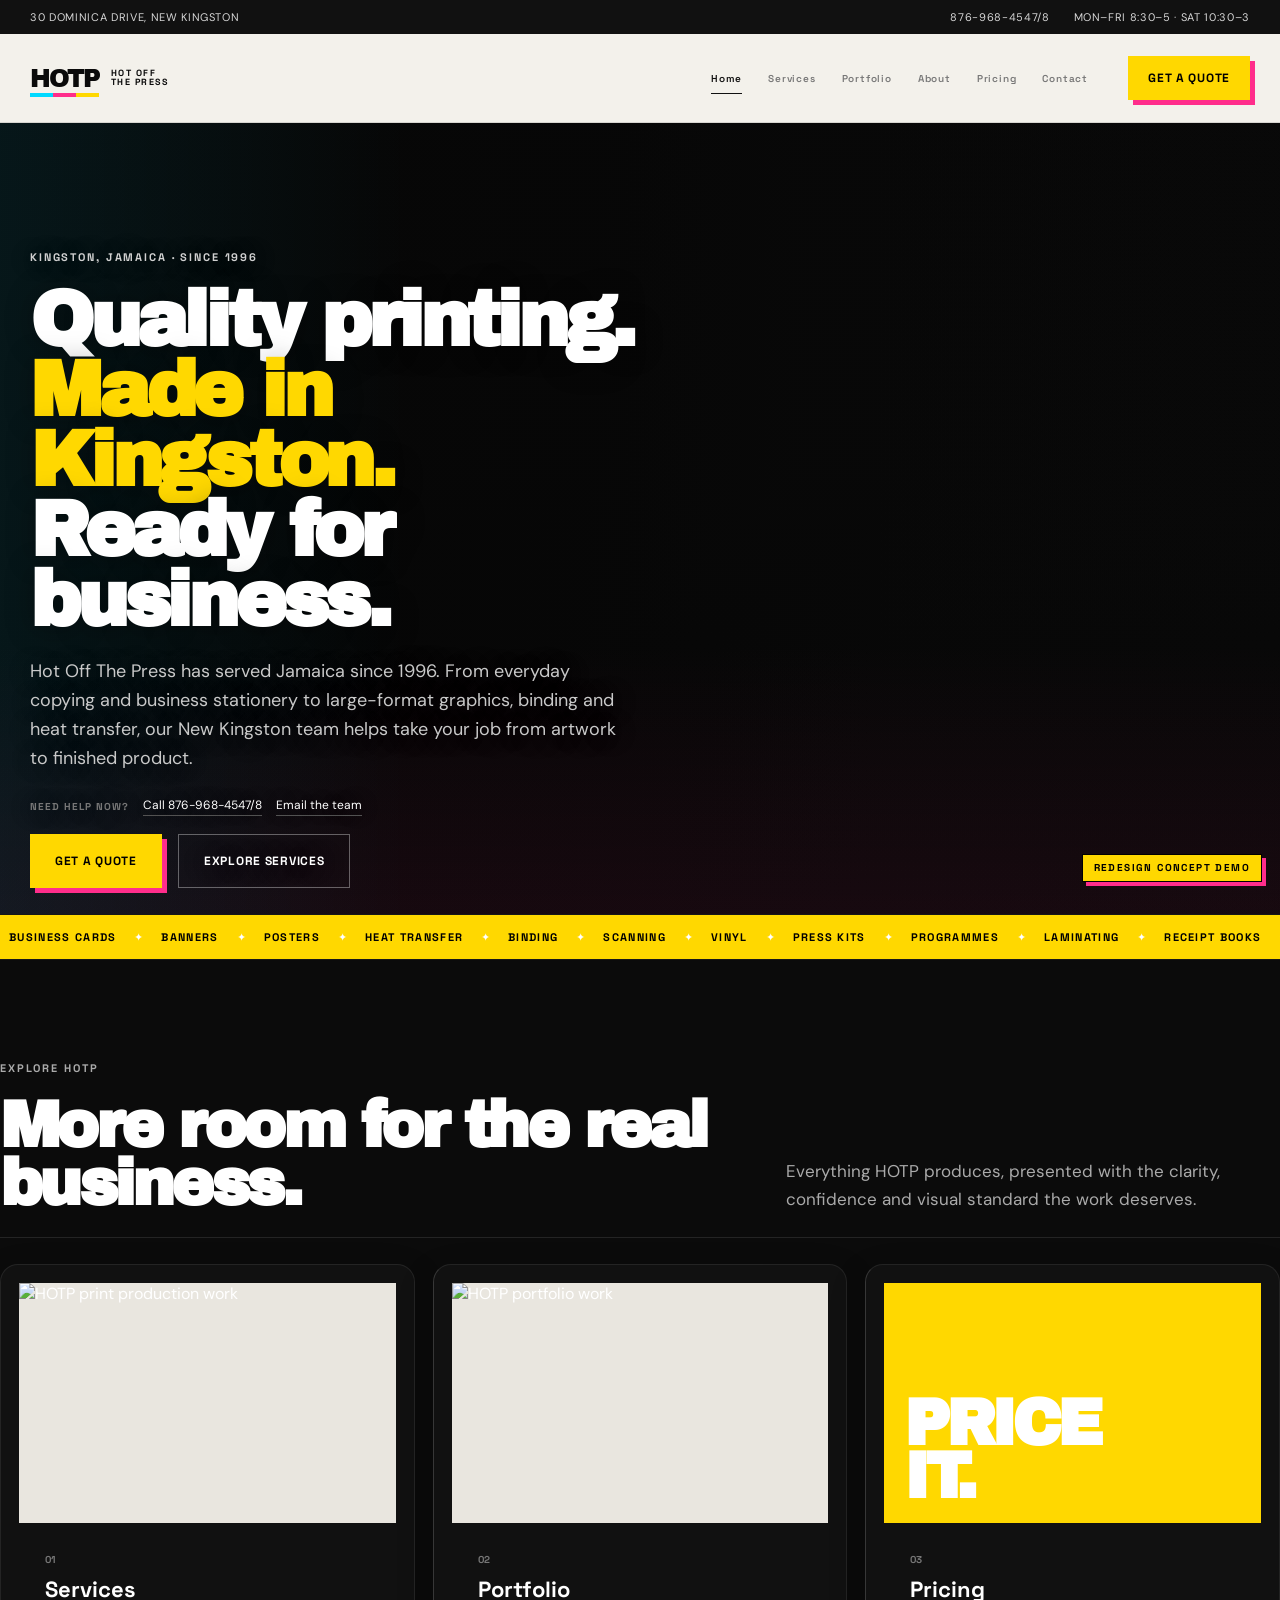
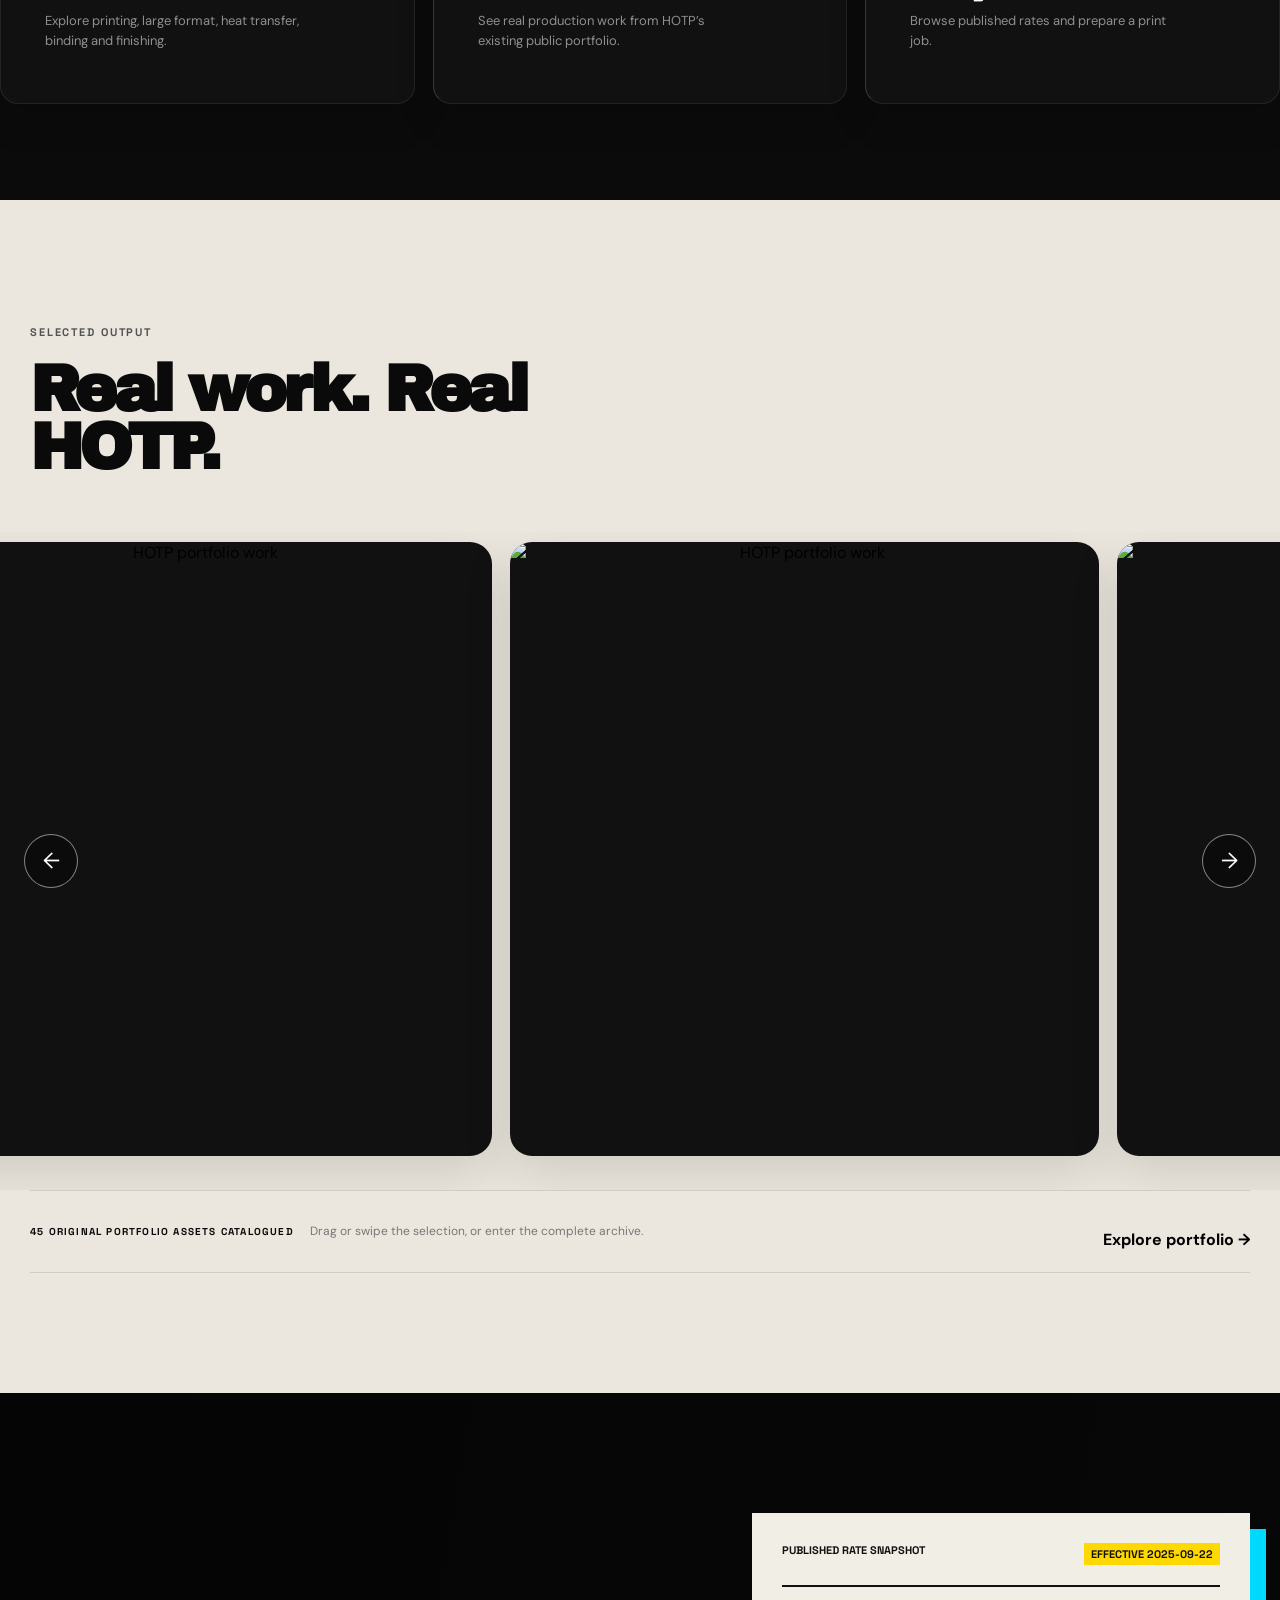
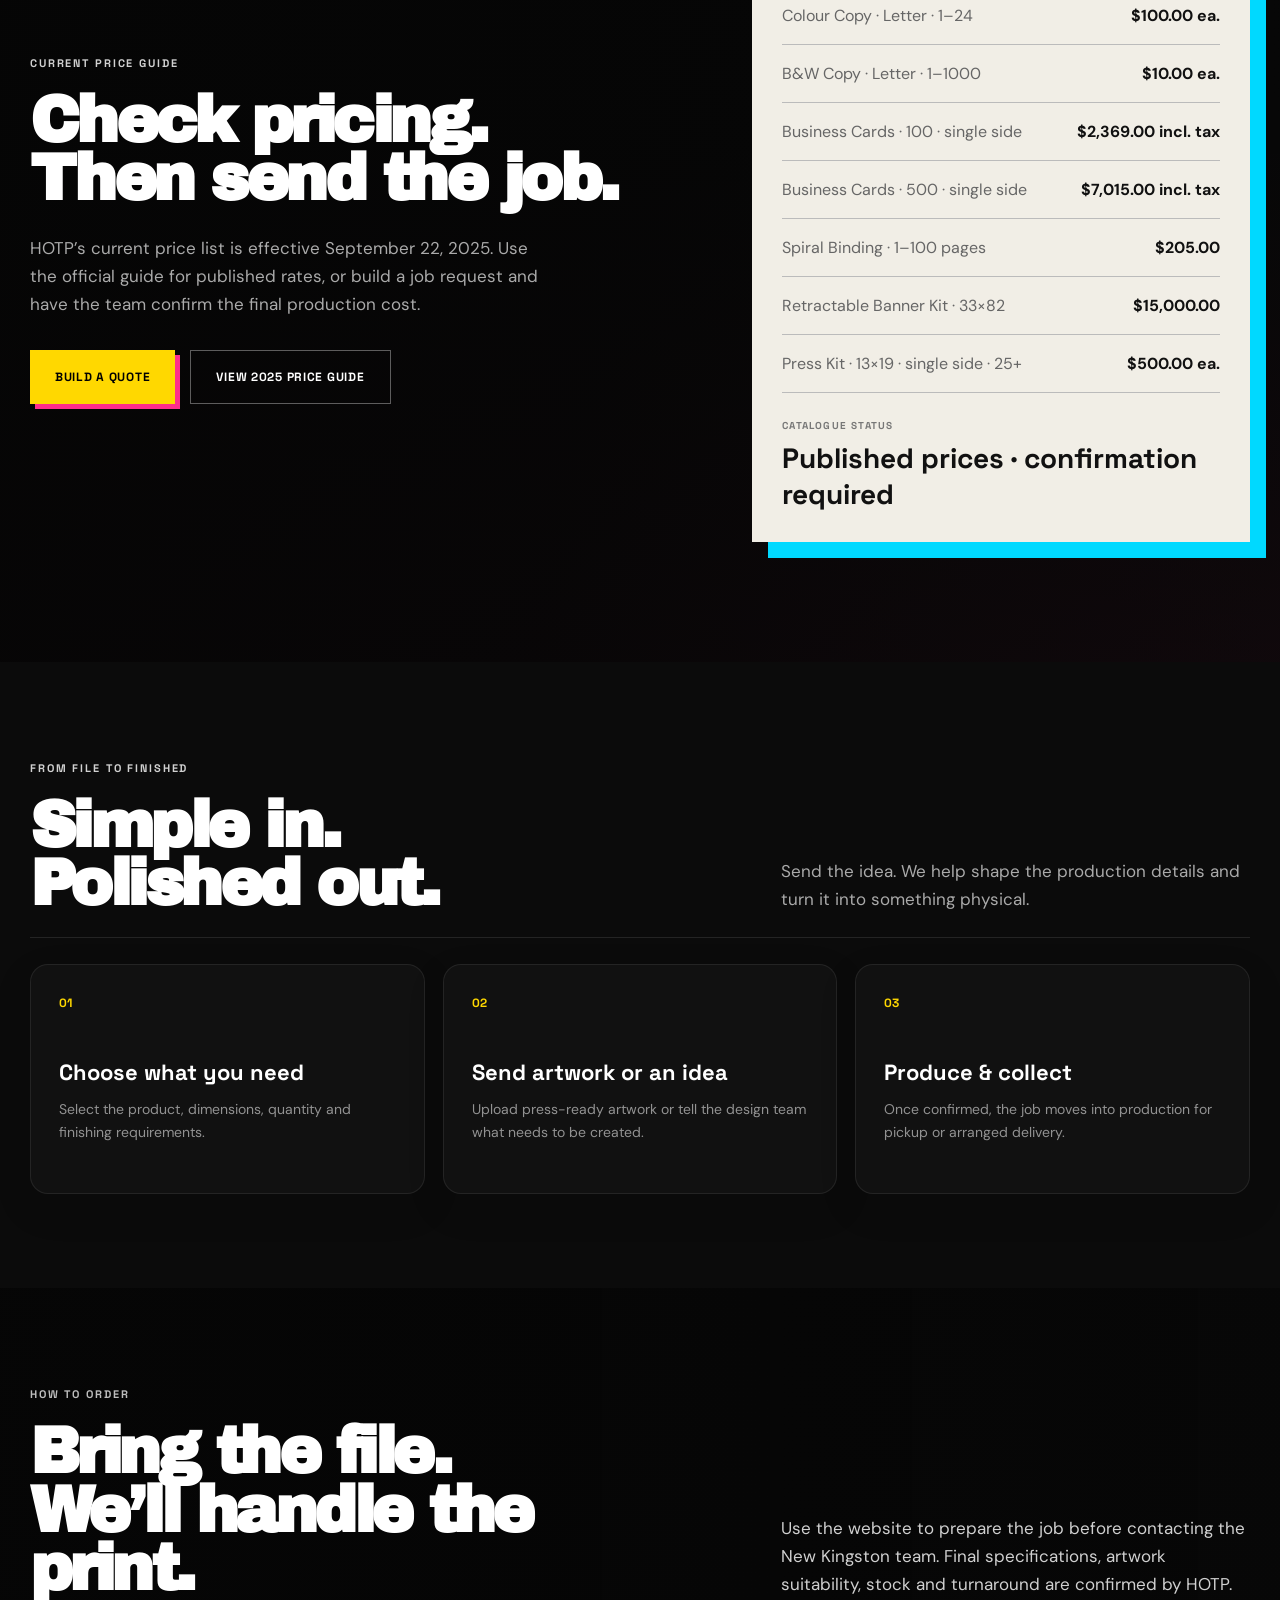
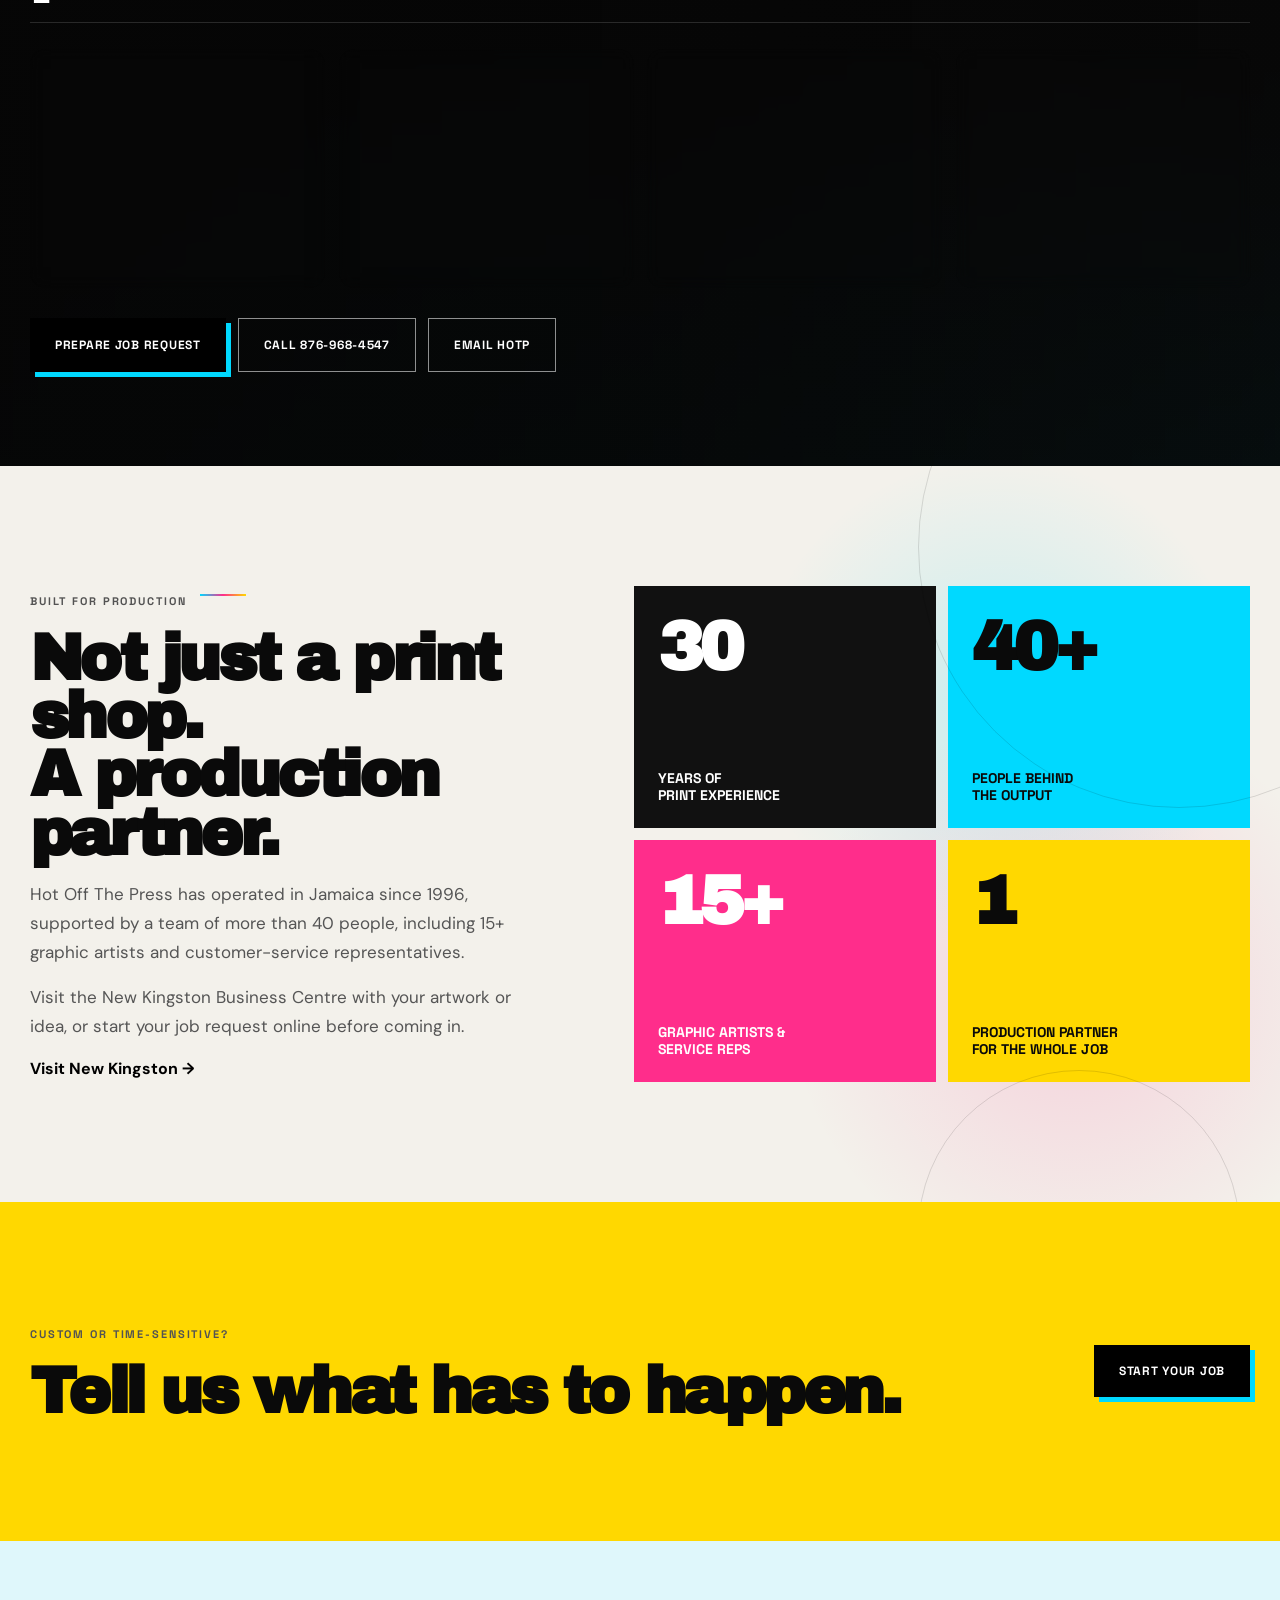
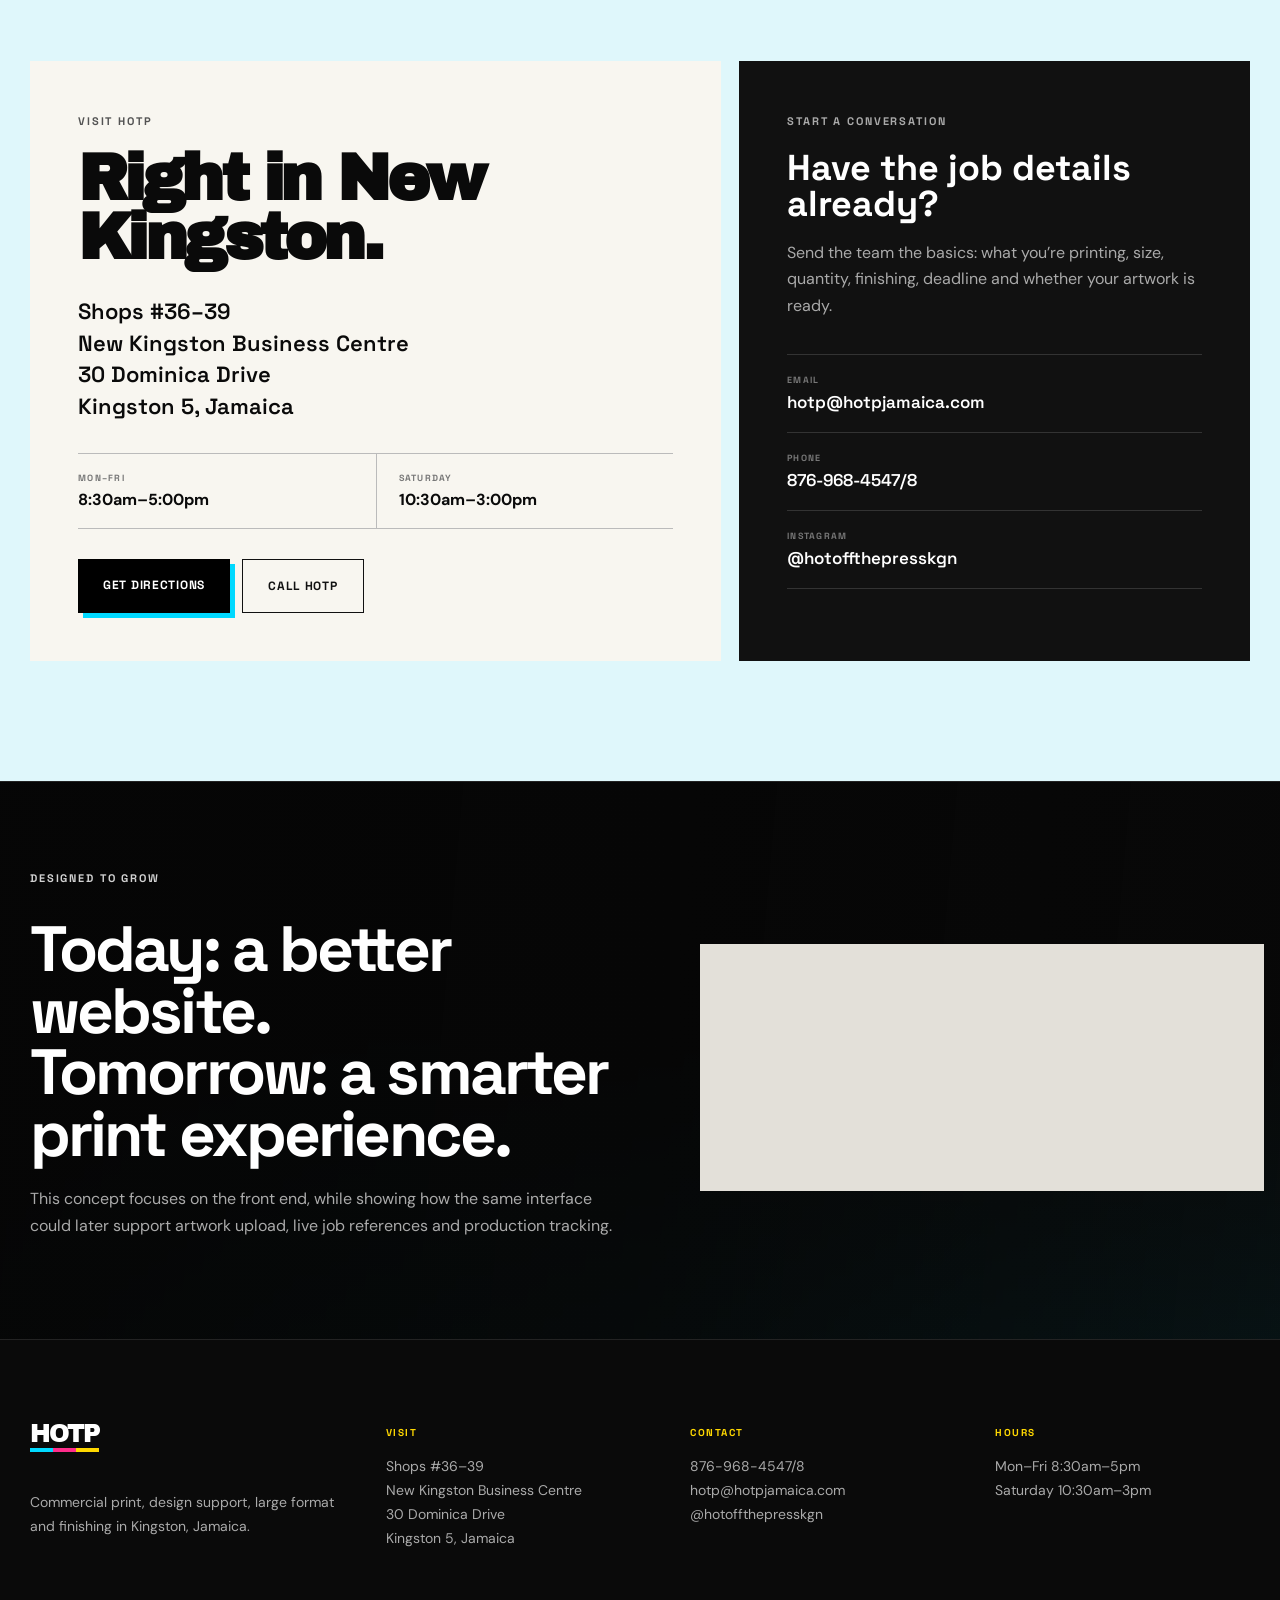
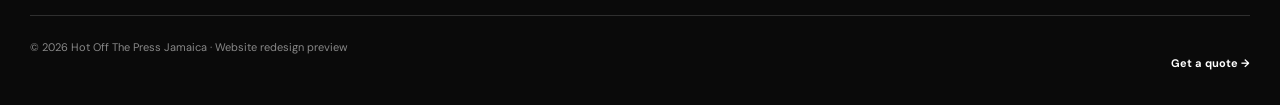
==== commit b64133a4: "Refresh homepage panel styling revision" ====
--- a/index.html
+++ b/index.html
@@ -9,7 +9,7 @@
   <link rel="preconnect" href="https://fonts.googleapis.com">
   <link rel="preconnect" href="https://fonts.gstatic.com" crossorigin>
   <link href="https://fonts.googleapis.com/css2?family=Archivo+Black&family=DM+Sans:wght@400;500;600;700&family=Space+Grotesk:wght@500;600;700&display=swap" rel="stylesheet">
-  <link rel="stylesheet" href="styles.css?rev=17" />
+  <link rel="stylesheet" href="styles.css?rev=18" />
 </head>
 <body>
   <div class="demo-badge">REDESIGN CONCEPT DEMO</div>
--- a/styles.css
+++ b/styles.css
@@ -439,3 +439,42 @@
 .process{padding:100px 0;background:#0d0d0d}.process .section-heading{padding-bottom:34px;border-bottom:1px solid #2d2d2d}.process-grid{gap:12px}.process .step{border:1px solid #292929;background:#121212;min-height:300px;border-radius:12px;padding:30px}.process .step h3{margin-top:72px}
 .order-image-panel{padding:100px 0}.order-image-panel .section-heading{padding-bottom:34px;border-bottom:1px solid rgba(255,255,255,.2)}.order-image-panel .order-grid{gap:10px;border:0}.order-image-panel .order-card{border:1px solid rgba(255,255,255,.16);border-radius:12px;min-height:270px}
 @media(max-width:900px){.home-preview-dark .service-grid{grid-template-columns:1fr!important}}
+
+/* Minimal premium homepage panel refinement rev 17 */
+.site-header .nav{min-height:78px}.nav-links{gap:26px}.nav-links a{position:relative;font-size:10px;letter-spacing:.08em;color:#777}.nav-links a:hover,.nav-links a[aria-current=page]{color:#111}.nav-links a[aria-current=page]:after{content:"";position:absolute;left:0;right:0;bottom:-9px;height:1px;background:#111}
+.home-preview-dark{padding:104px 0}.home-preview-dark .section-heading{padding-bottom:36px;margin-bottom:34px;border-bottom:1px solid rgba(255,255,255,.16)}.home-preview-dark .service-grid{gap:0!important;border-top:1px solid rgba(255,255,255,.16);border-bottom:1px solid rgba(255,255,255,.16)}.home-preview-dark .service-card{border:0!important;border-radius:0!important;background:transparent!important;box-shadow:none!important}.home-preview-dark .service-card+.service-card{border-left:1px solid rgba(255,255,255,.16)!important}.home-preview-dark .real-work-image,.home-preview-dark .service-visual{height:230px}.home-preview-dark .service-meta{padding:28px 24px 34px}.home-preview-dark .service-meta p{color:#969696}
+.process{padding:104px 0;background:#0b0b0b}.process .section-heading{margin-bottom:0}.process-grid{gap:0;border-bottom:1px solid #292929}.process .step{border:0;border-radius:0;background:transparent;box-shadow:none;padding:34px 30px 40px;min-height:280px}.process .step+.step{border-left:1px solid #292929}.process .step h3{margin-top:62px}
+.order-image-panel{padding:104px 0}.order-image-panel .section-heading{margin-bottom:0}.order-image-panel .order-grid{gap:0;border-top:1px solid rgba(255,255,255,.22);border-bottom:1px solid rgba(255,255,255,.22)}.order-image-panel .order-card{border:0;border-radius:0;background:rgba(0,0,0,.22);backdrop-filter:blur(4px);box-shadow:none;padding:30px;min-height:260px}.order-image-panel .order-card+.order-card{border-left:1px solid rgba(255,255,255,.22)}
+@media(max-width:900px){.home-preview-dark .service-card+.service-card,.process .step+.step,.order-image-panel .order-card+.order-card{border-left:0!important;border-top:1px solid rgba(255,255,255,.16)!important}}
+
+/* Homepage panel reset — rev 18 */
+.home-preview-dark{background:#0b0b0b;padding:96px 0}
+.home-preview-dark .section-heading{padding-bottom:24px;margin-bottom:26px;border-bottom:1px solid rgba(255,255,255,.10)}
+.home-preview-dark .service-grid{display:grid;grid-template-columns:repeat(3,1fr)!important;gap:18px!important;border:0!important}
+.home-preview-dark .service-card{background:#111!important;border:1px solid rgba(255,255,255,.08)!important;border-radius:18px!important;overflow:hidden;box-shadow:0 14px 38px rgba(0,0,0,.16)!important;transition:transform .28s ease,border-color .28s ease,background .28s ease}
+.home-preview-dark .service-card:hover{transform:translateY(-4px);border-color:rgba(255,255,255,.18)!important;background:#151515!important}
+.home-preview-dark .real-work-image,.home-preview-dark .service-visual{height:240px}
+.home-preview-dark .service-meta{padding:24px 26px 28px}
+.home-preview-dark .service-meta h3{font-size:22px;margin-top:10px}
+.home-preview-dark .service-meta p{font-size:13px;color:#8f8f8f;max-width:30ch}
+
+.process{padding:94px 0;background:#0b0b0b}
+.process .section-heading{padding-bottom:24px;margin-bottom:26px;border-bottom:1px solid rgba(255,255,255,.10)}
+.process-grid{display:grid;grid-template-columns:repeat(3,1fr);gap:18px;border:0}
+.process .step{min-height:230px;padding:26px 28px 30px;border:1px solid rgba(255,255,255,.08)!important;border-radius:18px;background:#111;box-shadow:0 14px 38px rgba(0,0,0,.12)}
+.process .step+.step{border-left:1px solid rgba(255,255,255,.08)!important}
+.process .step h3{font-size:22px;margin:46px 0 12px}
+.process .step p{font-size:14px;color:#929292}
+
+.order-image-panel{padding:94px 0}
+.order-image-panel .section-heading{padding-bottom:24px;margin-bottom:26px;border-bottom:1px solid rgba(255,255,255,.14)}
+.order-image-panel .order-grid{display:grid;grid-template-columns:repeat(4,1fr);gap:14px;border:0}
+.order-image-panel .order-card{min-height:230px;padding:26px;border:1px solid rgba(255,255,255,.12)!important;border-radius:16px;background:rgba(10,10,10,.78);backdrop-filter:blur(8px);-webkit-backdrop-filter:blur(8px);box-shadow:0 14px 38px rgba(0,0,0,.16)}
+.order-image-panel .order-card+.order-card{border-left:1px solid rgba(255,255,255,.12)!important}
+.order-image-panel .order-card h3{font-size:21px;margin:44px 0 12px}
+.order-image-panel .order-card p{font-size:13px;color:#b6b6b6}
+
+@media(max-width:900px){
+ .home-preview-dark .service-grid,.process-grid,.order-image-panel .order-grid{grid-template-columns:1fr!important}
+ .home-preview-dark .service-card,.process .step,.order-image-panel .order-card{border-radius:14px!important}
+}
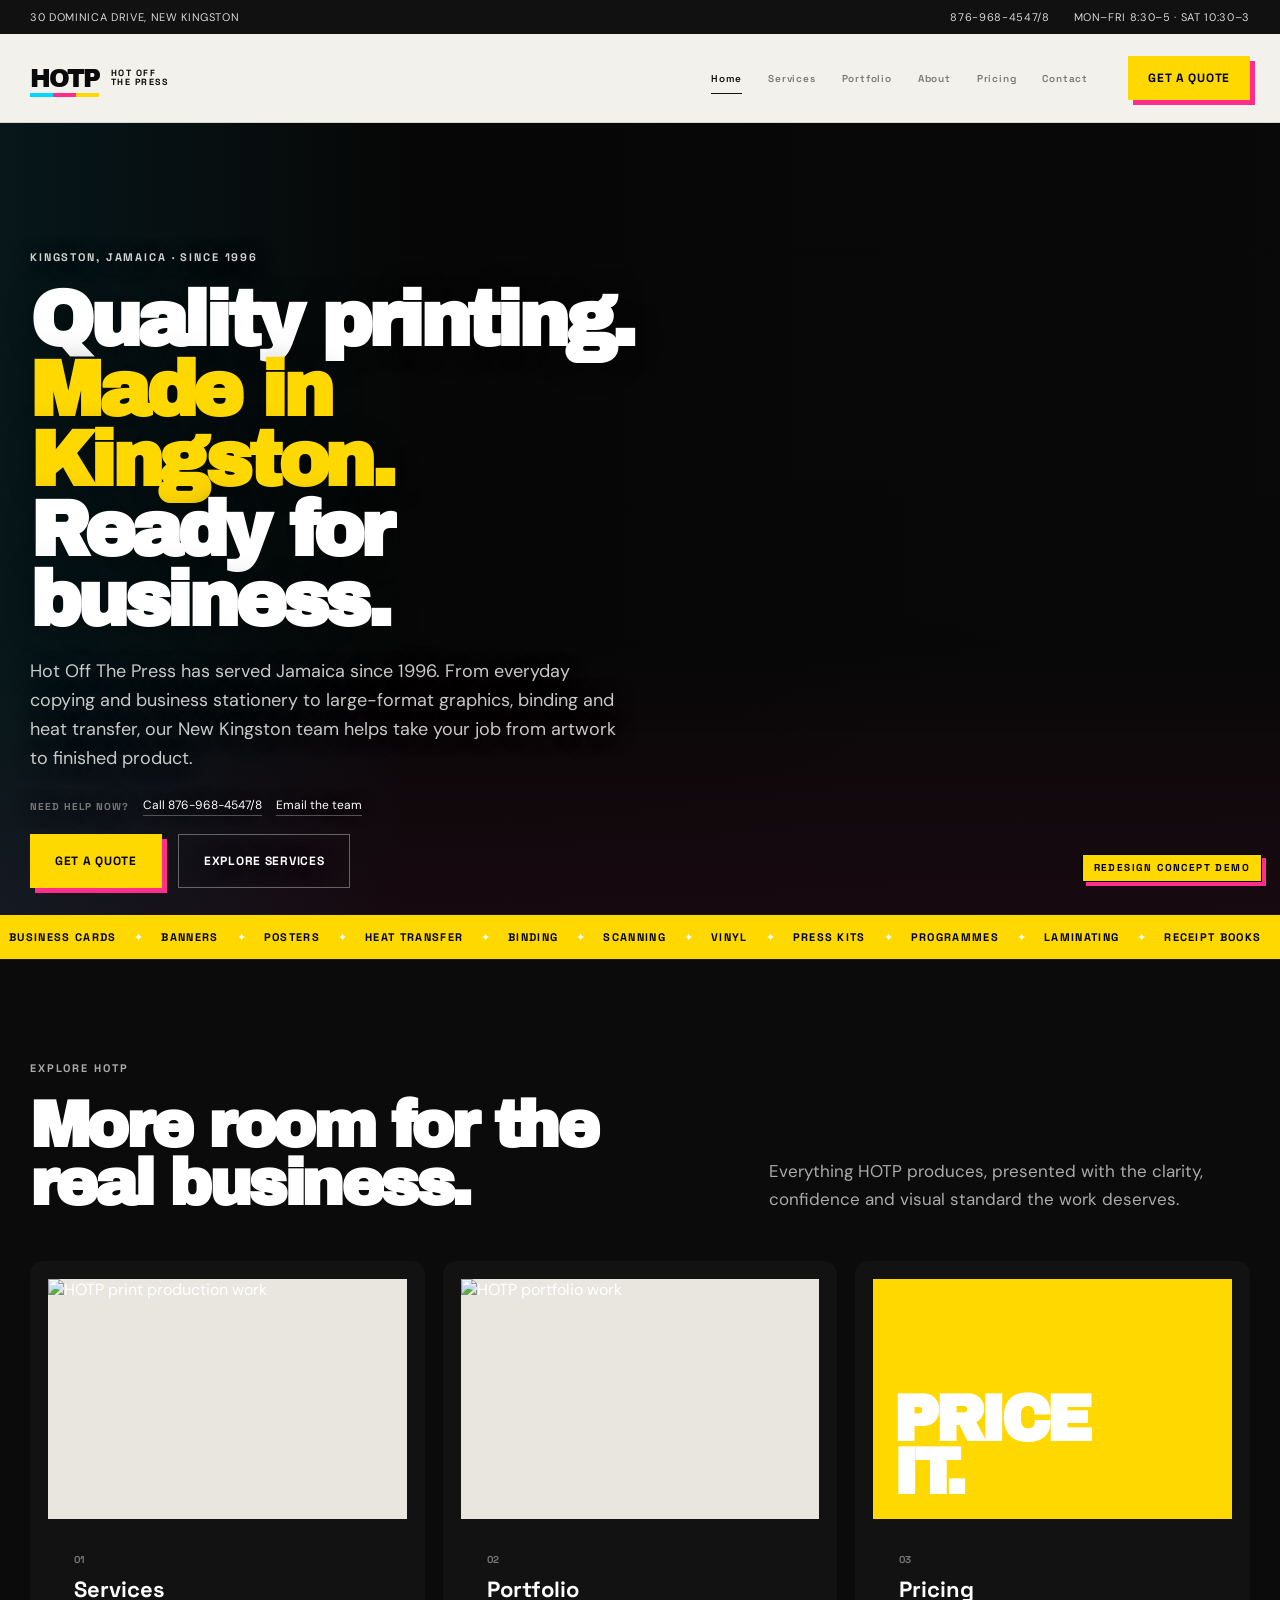
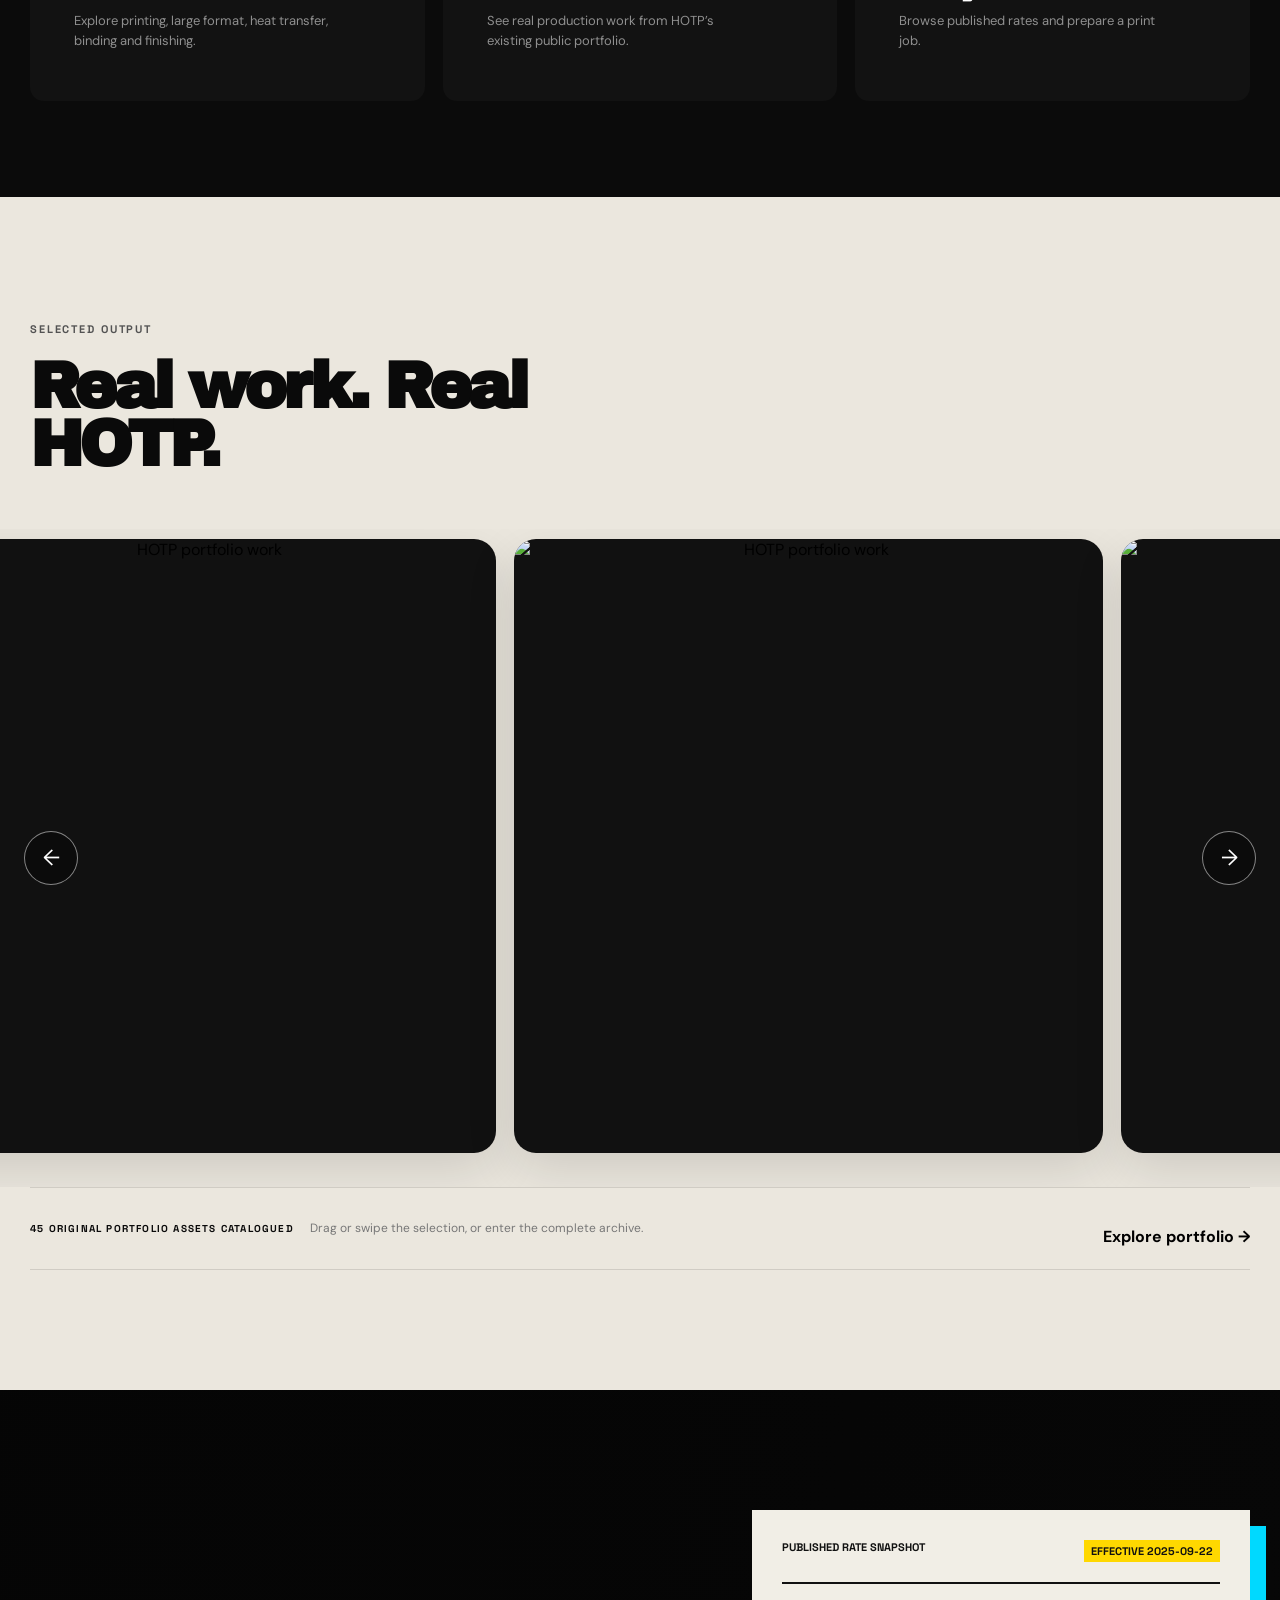
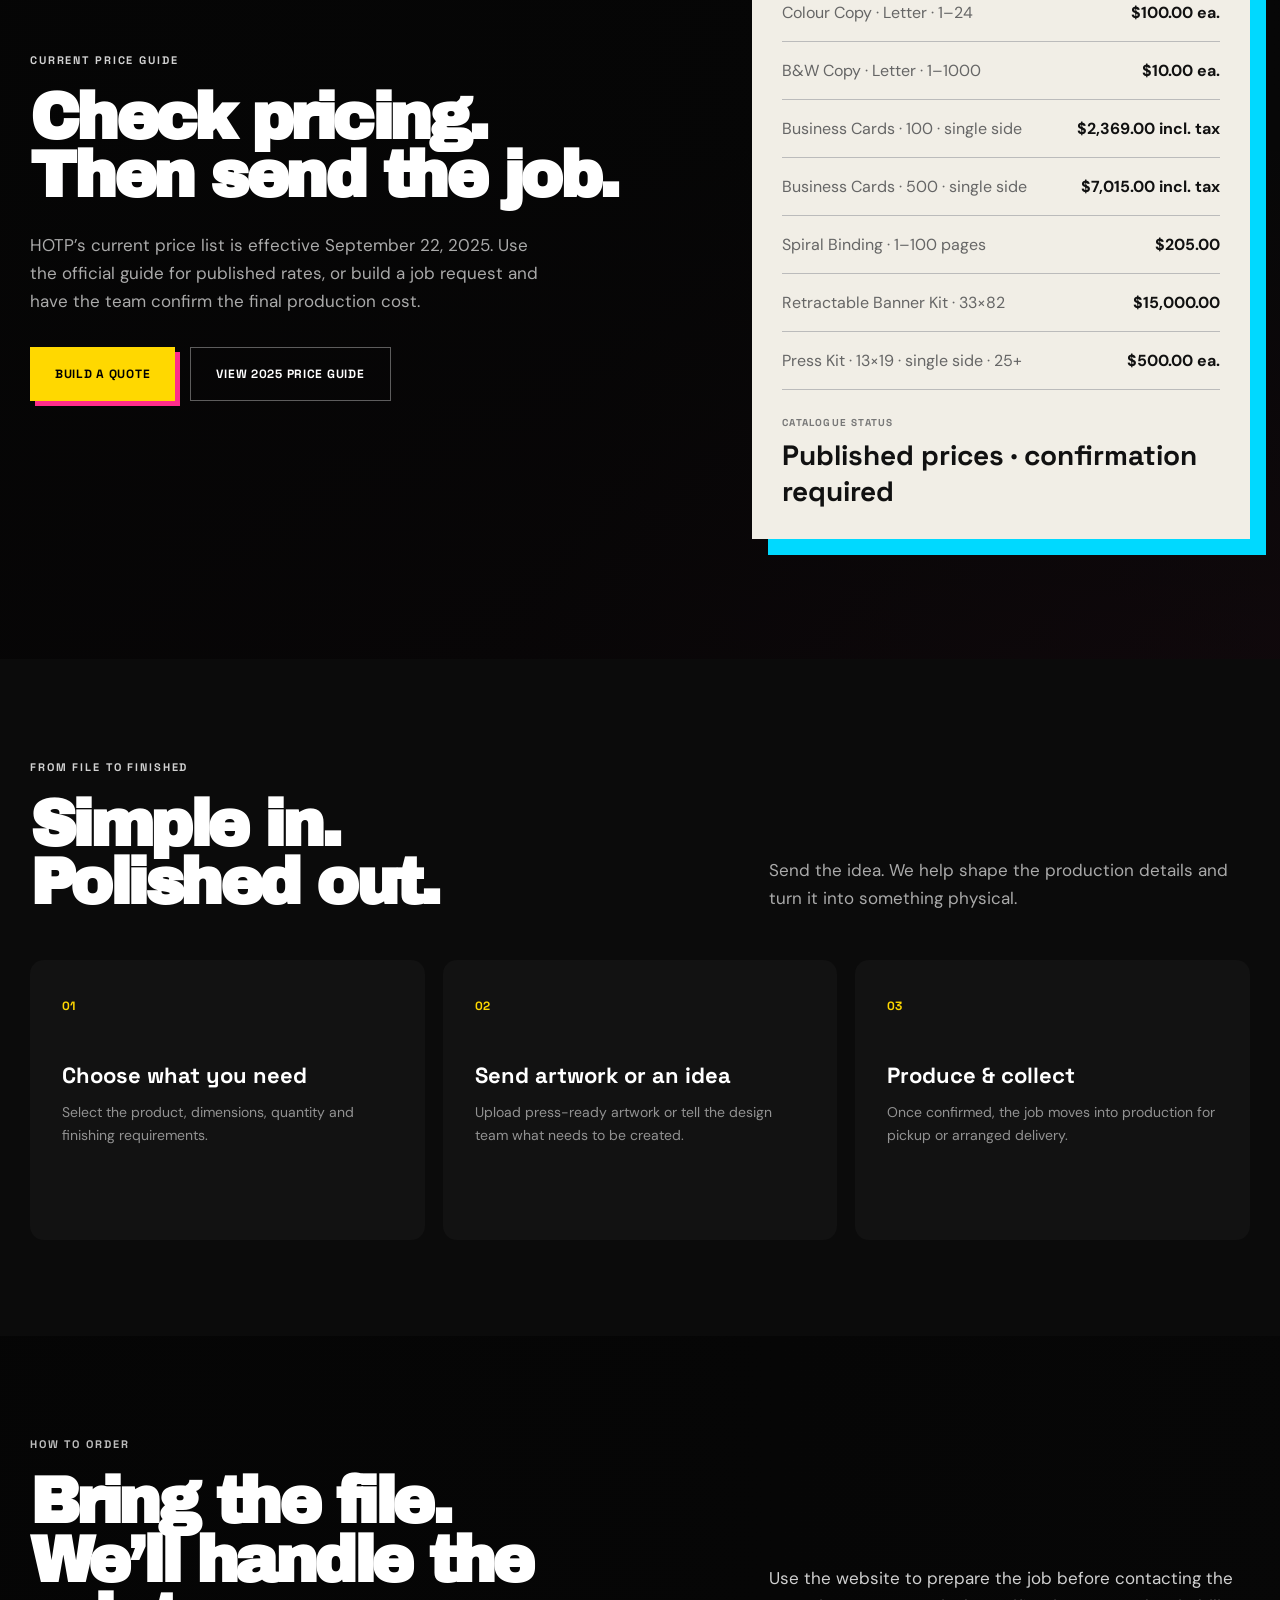
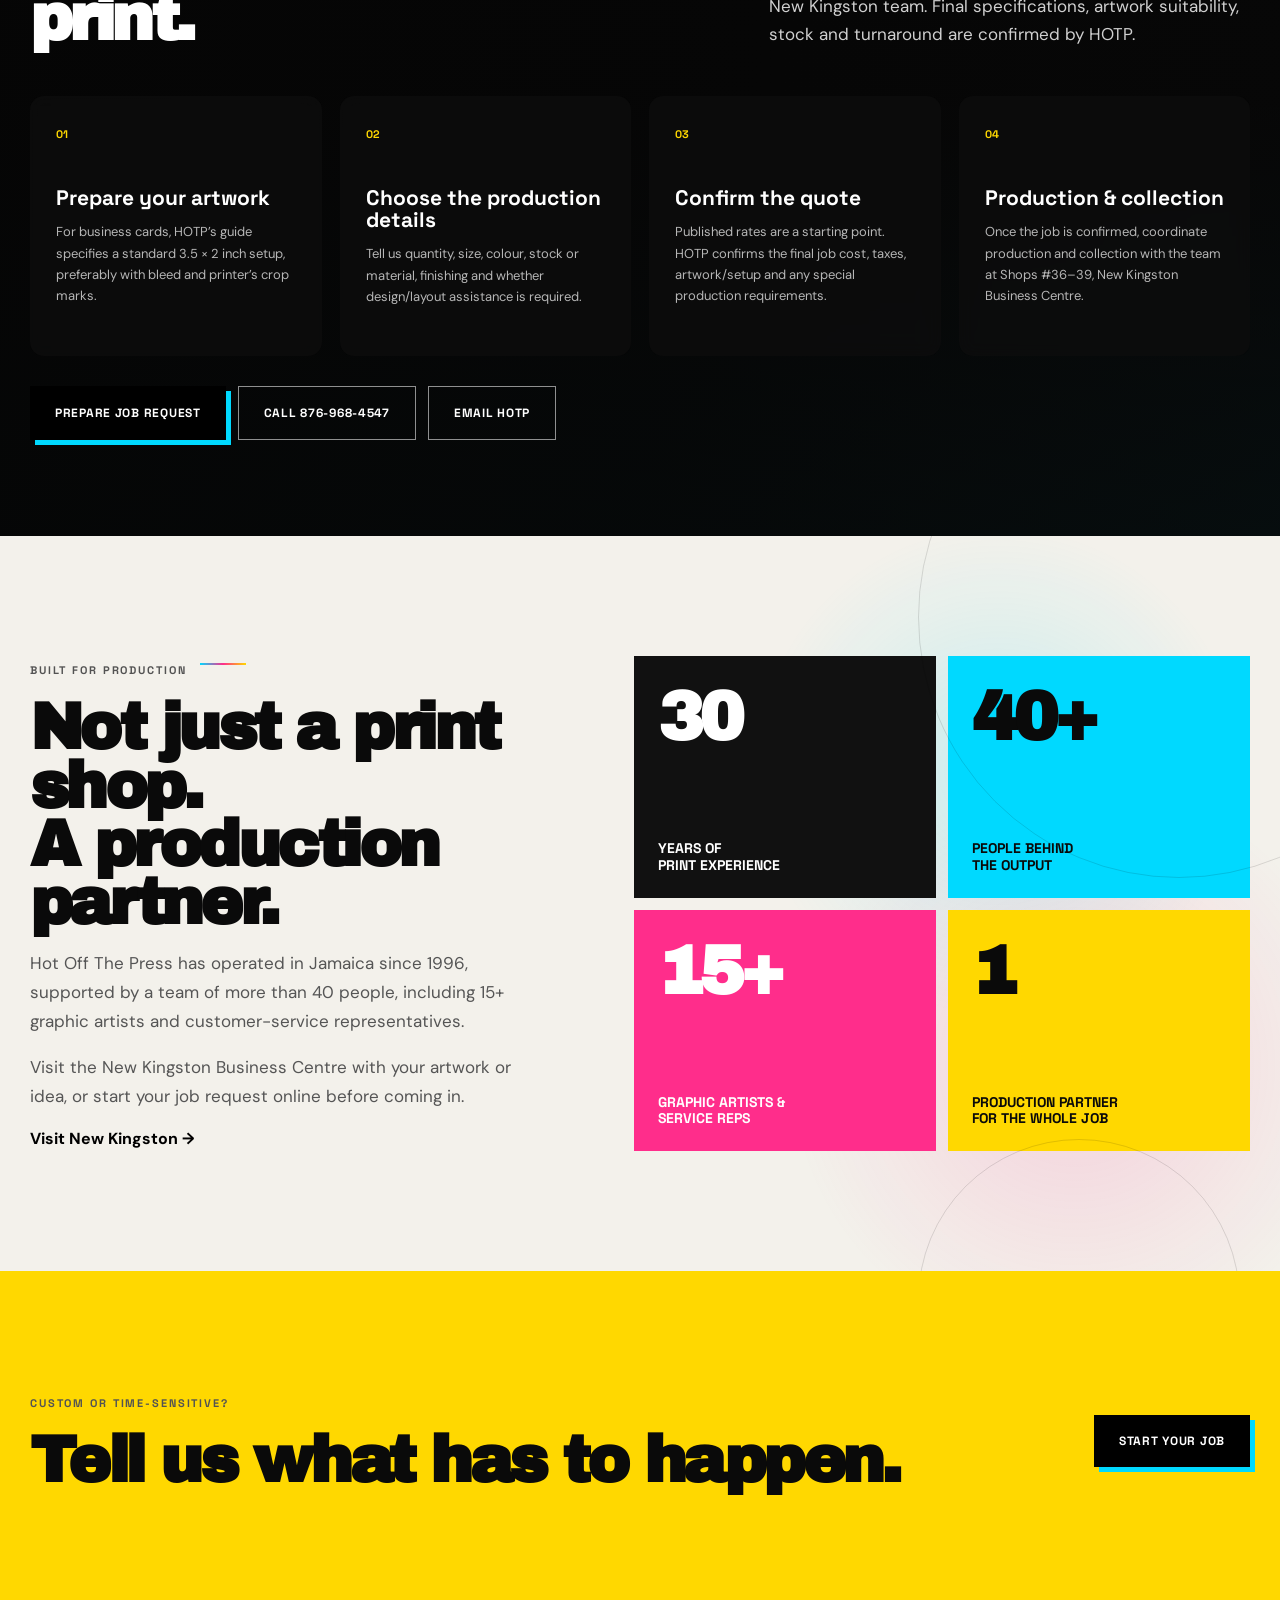
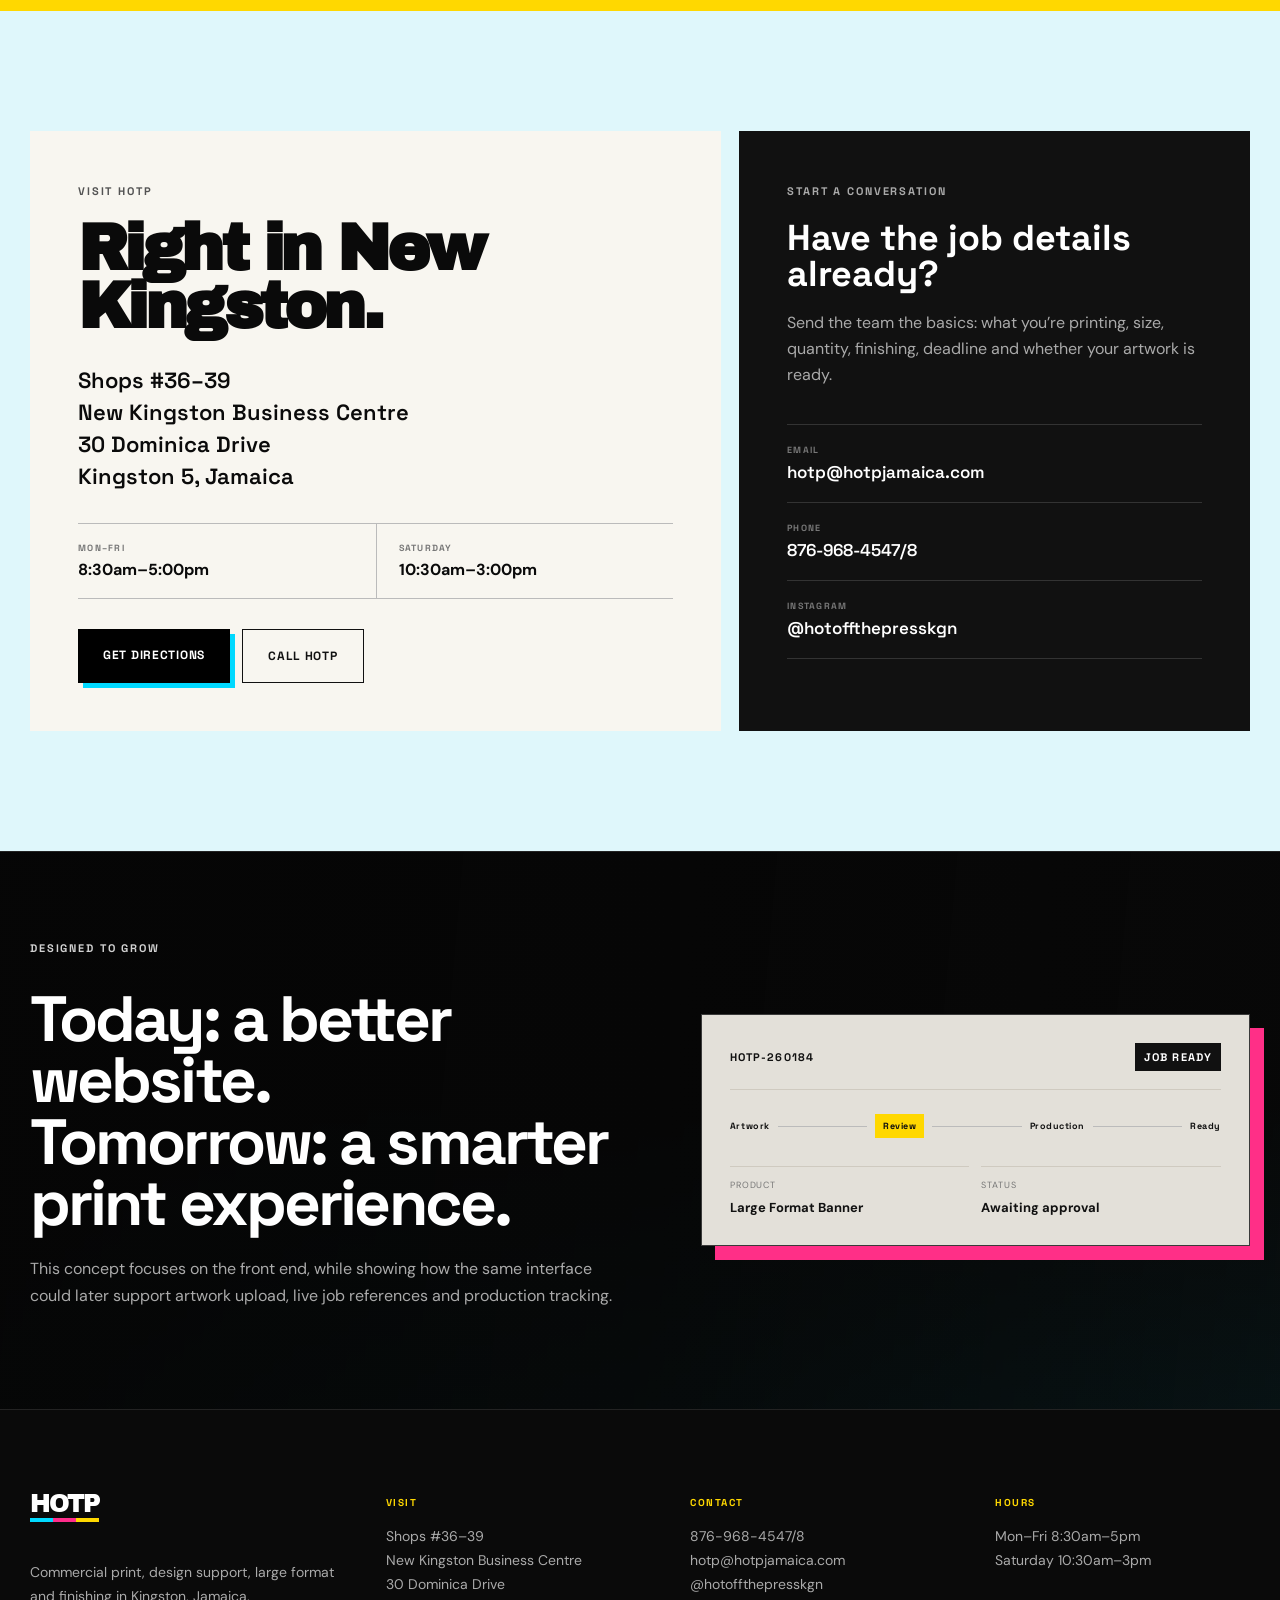
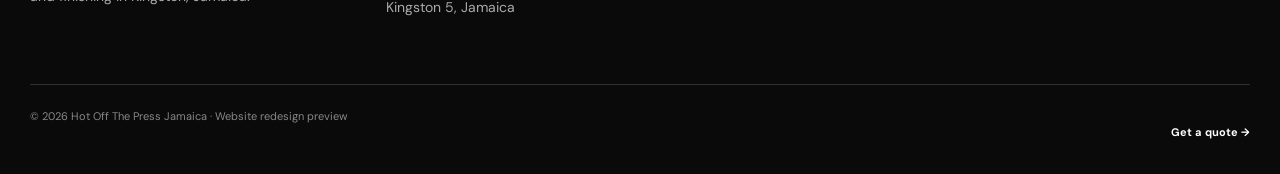
==== commit 1cccba42: "Bump homepage alignment revision" ====
--- a/index.html
+++ b/index.html
@@ -9,7 +9,7 @@
   <link rel="preconnect" href="https://fonts.googleapis.com">
   <link rel="preconnect" href="https://fonts.gstatic.com" crossorigin>
   <link href="https://fonts.googleapis.com/css2?family=Archivo+Black&family=DM+Sans:wght@400;500;600;700&family=Space+Grotesk:wght@500;600;700&display=swap" rel="stylesheet">
-  <link rel="stylesheet" href="styles.css?rev=18" />
+  <link rel="stylesheet" href="styles.css?rev=19" />
 </head>
 <body>
   <div class="demo-badge">REDESIGN CONCEPT DEMO</div>
--- a/styles.css
+++ b/styles.css
@@ -478,3 +478,87 @@
  .home-preview-dark .service-grid,.process-grid,.order-image-panel .order-grid{grid-template-columns:1fr!important}
  .home-preview-dark .service-card,.process .step,.order-image-panel .order-card{border-radius:14px!important}
 }
+
+/* Homepage panel cleanup rev 18 */
+.home-preview-dark .section-heading,
+.process .section-heading,
+.order-image-panel .section-heading{
+  border-bottom:0!important;
+  padding-bottom:0!important;
+  margin-bottom:48px!important;
+}
+.home-preview-dark .service-grid,
+.process-grid,
+.order-image-panel .order-grid{
+  border:0!important;
+  gap:18px!important;
+}
+.home-preview-dark .service-card,
+.process .step,
+.order-image-panel .order-card{
+  border:0!important;
+  border-radius:14px!important;
+  box-shadow:none!important;
+}
+.home-preview-dark .service-card{
+  background:#121212!important;
+  overflow:hidden;
+}
+.home-preview-dark .service-card+.service-card,
+.process .step+.step,
+.order-image-panel .order-card+.order-card{
+  border-left:0!important;
+  border-top:0!important;
+}
+.process .step{
+  background:#121212!important;
+  min-height:280px;
+  padding:34px 32px 38px!important;
+}
+.order-image-panel .order-card{
+  background:rgba(14,14,14,.78)!important;
+  backdrop-filter:blur(8px);
+  -webkit-backdrop-filter:blur(8px);
+  min-height:260px;
+}
+.home-preview-dark .service-meta{
+  padding:28px 26px 32px!important;
+}
+.home-preview-dark,
+.process,
+.order-image-panel{
+  padding-top:96px!important;
+  padding-bottom:96px!important;
+}
+.home-preview-dark .section-heading,
+.process .section-heading,
+.order-image-panel .section-heading{
+  grid-template-columns:1fr .72fr;
+  gap:72px;
+  align-items:end;
+}
+.home-preview-dark .section-heading h2,
+.process .section-heading h2,
+.order-image-panel .section-heading h2{
+  max-width:700px;
+}
+.home-preview-dark .section-heading p,
+.process .section-heading p,
+.order-image-panel .section-heading p{
+  max-width:480px;
+}
+@media(max-width:900px){
+  .home-preview-dark .section-heading,
+  .process .section-heading,
+  .order-image-panel .section-heading{grid-template-columns:1fr;gap:24px}
+  .home-preview-dark .service-grid,
+  .process-grid,
+  .order-image-panel .order-grid{gap:12px!important}
+}
+
+/* Align Explore HOTP with the site shell rev 19 */
+.home-preview-dark{
+  box-sizing:border-box;
+  padding-left:max(24px,calc((100vw - 1220px)/2))!important;
+  padding-right:max(24px,calc((100vw - 1220px)/2))!important;
+}
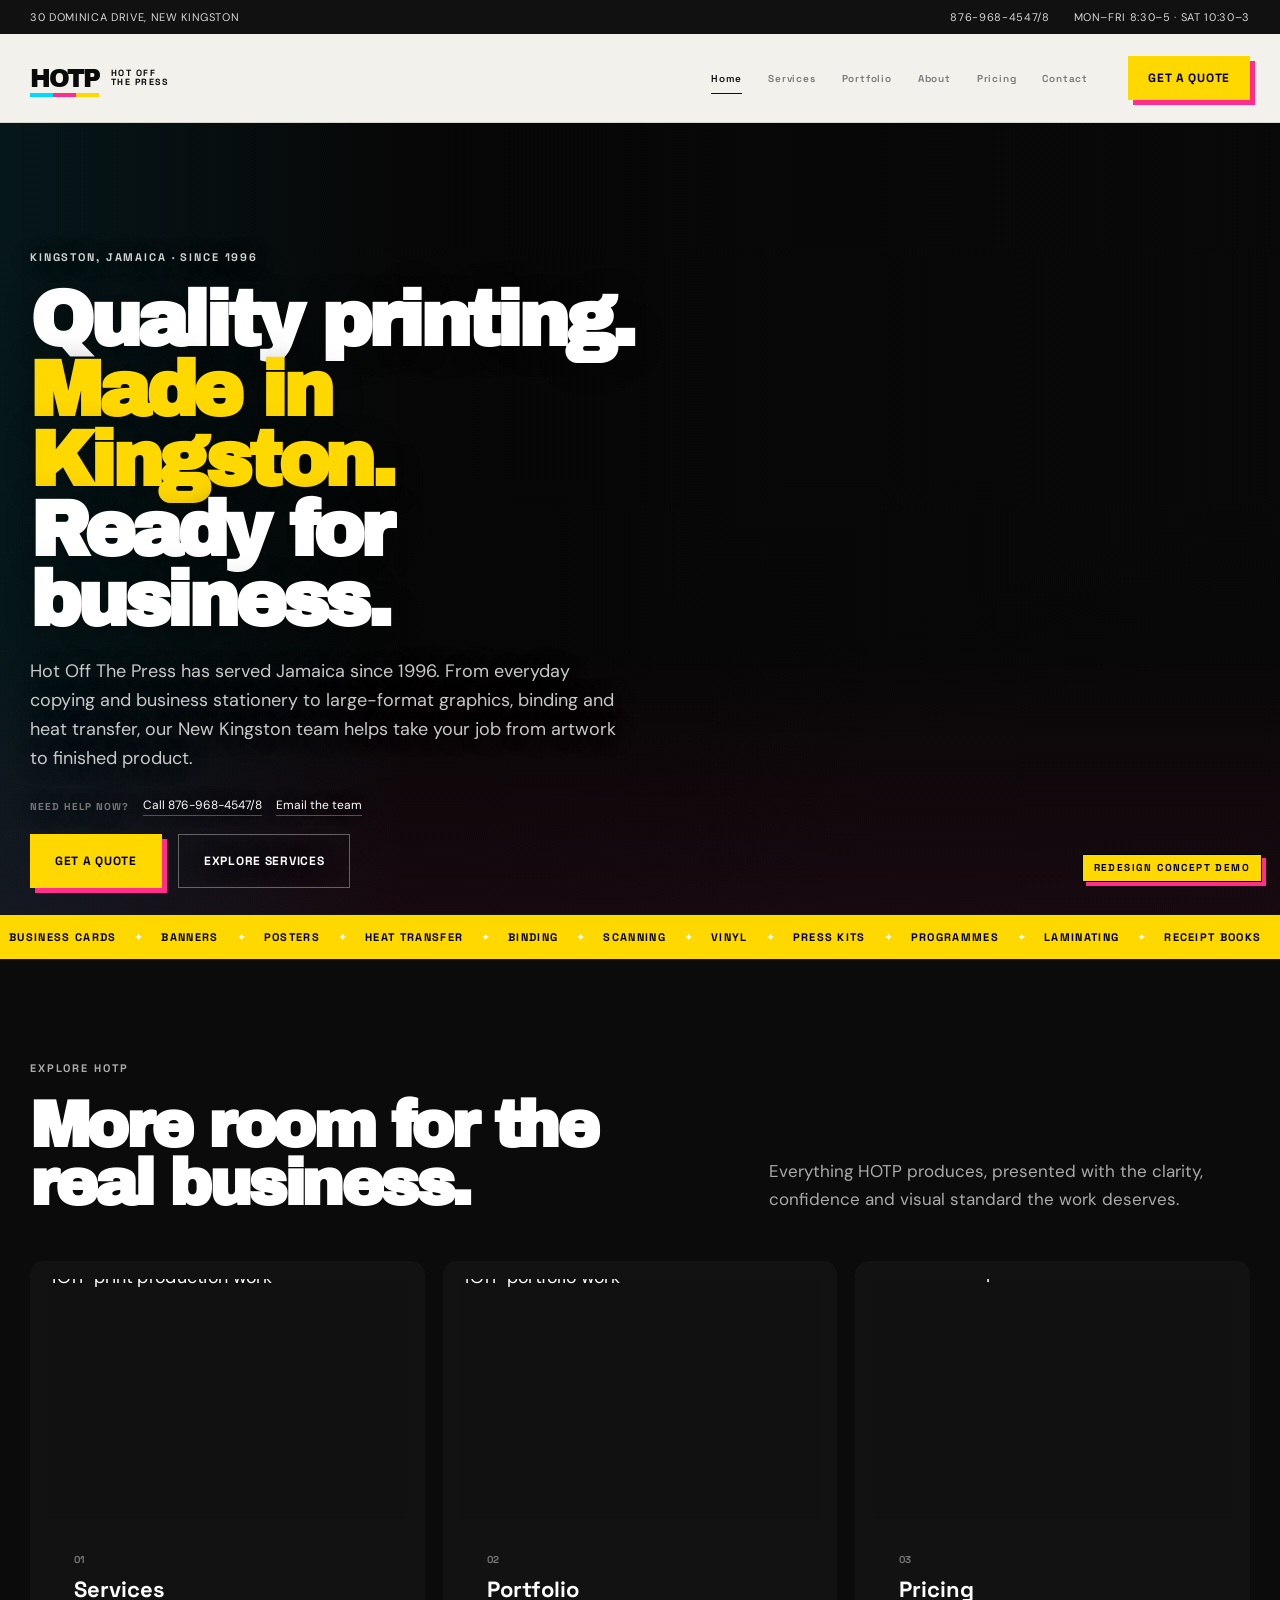
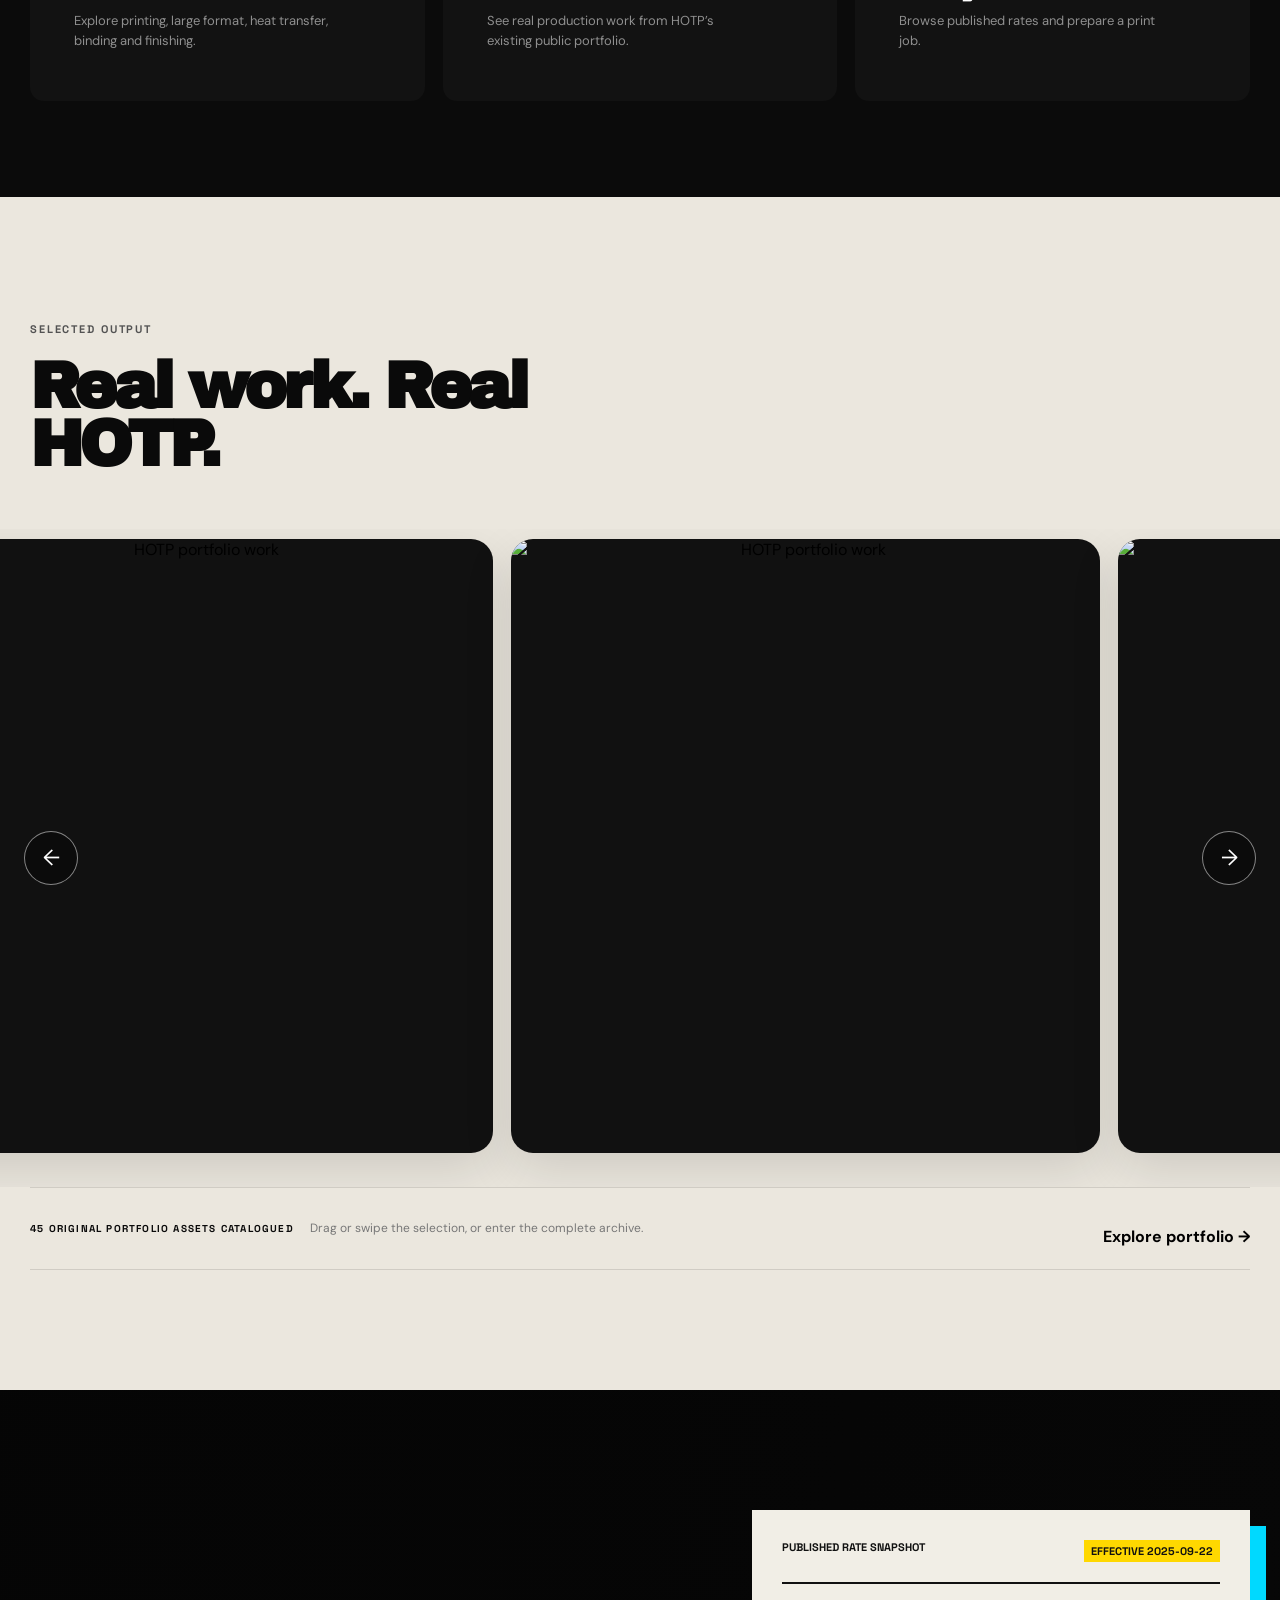
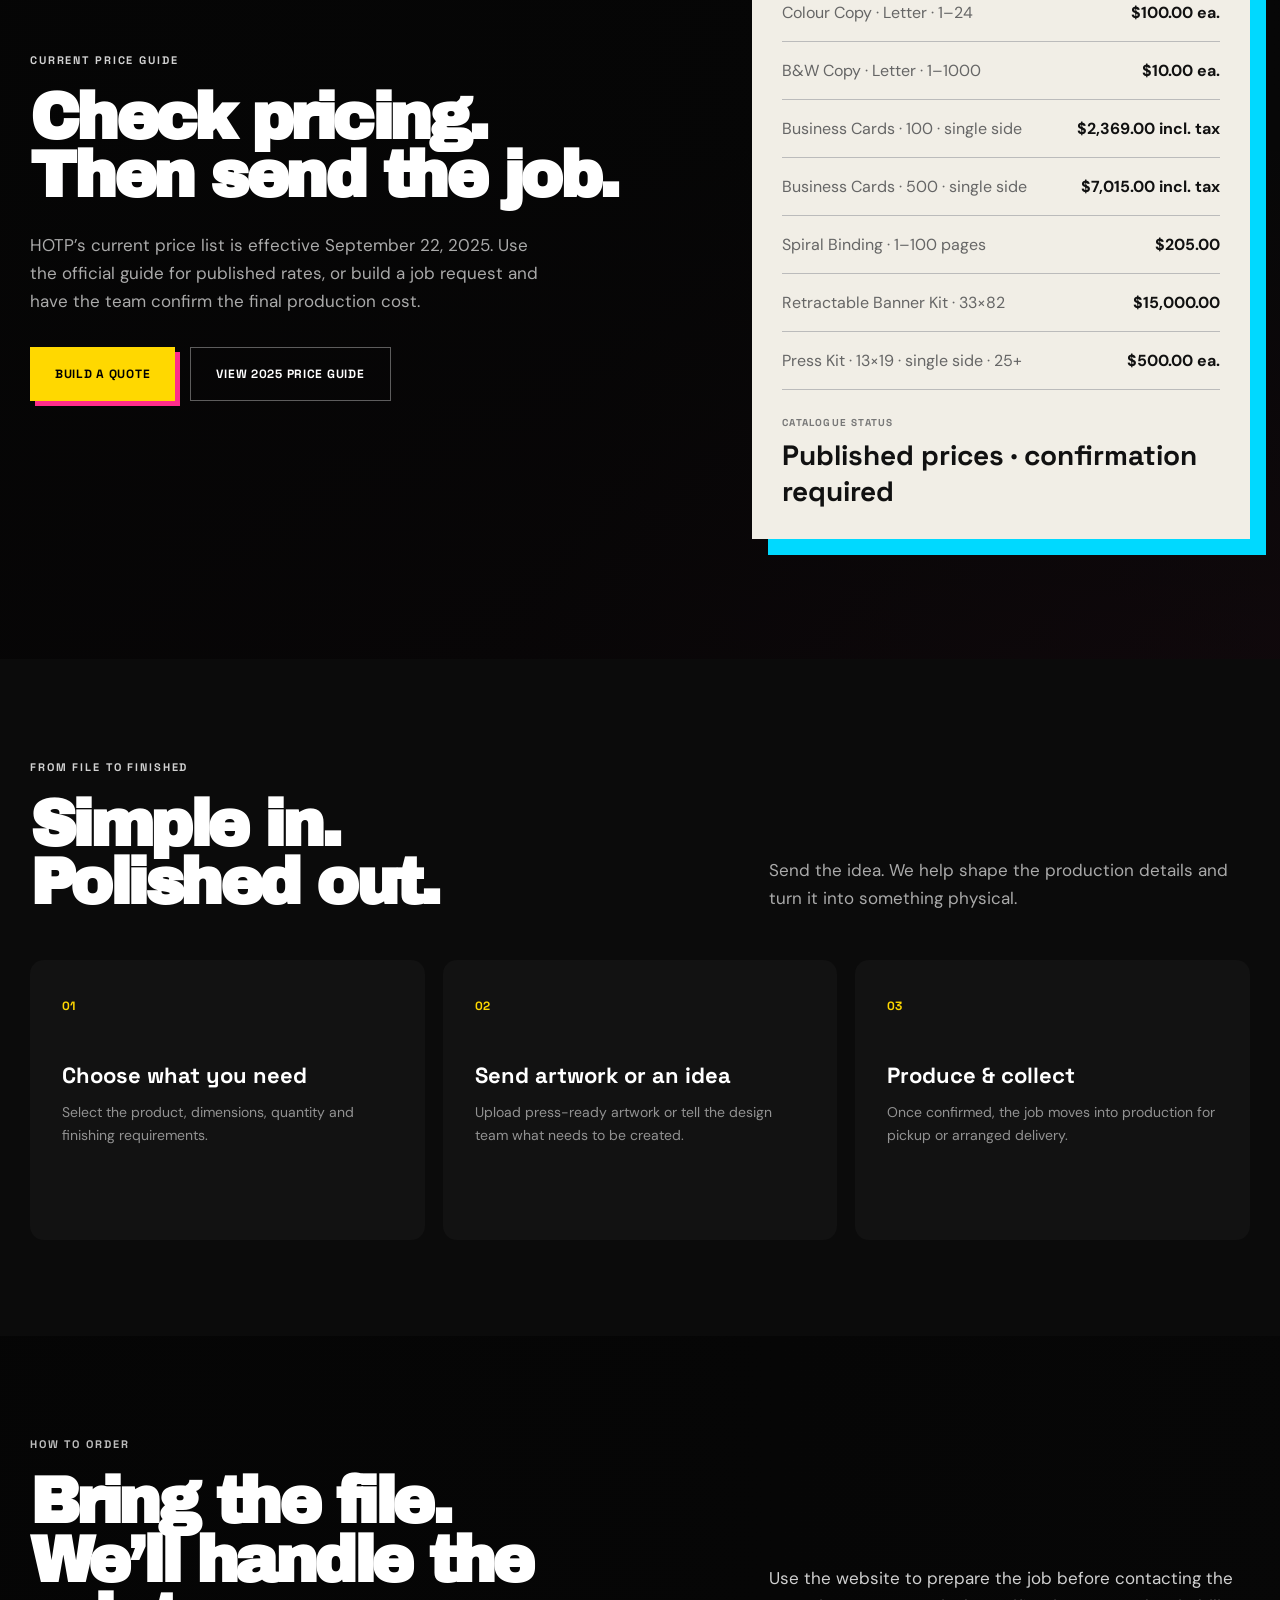
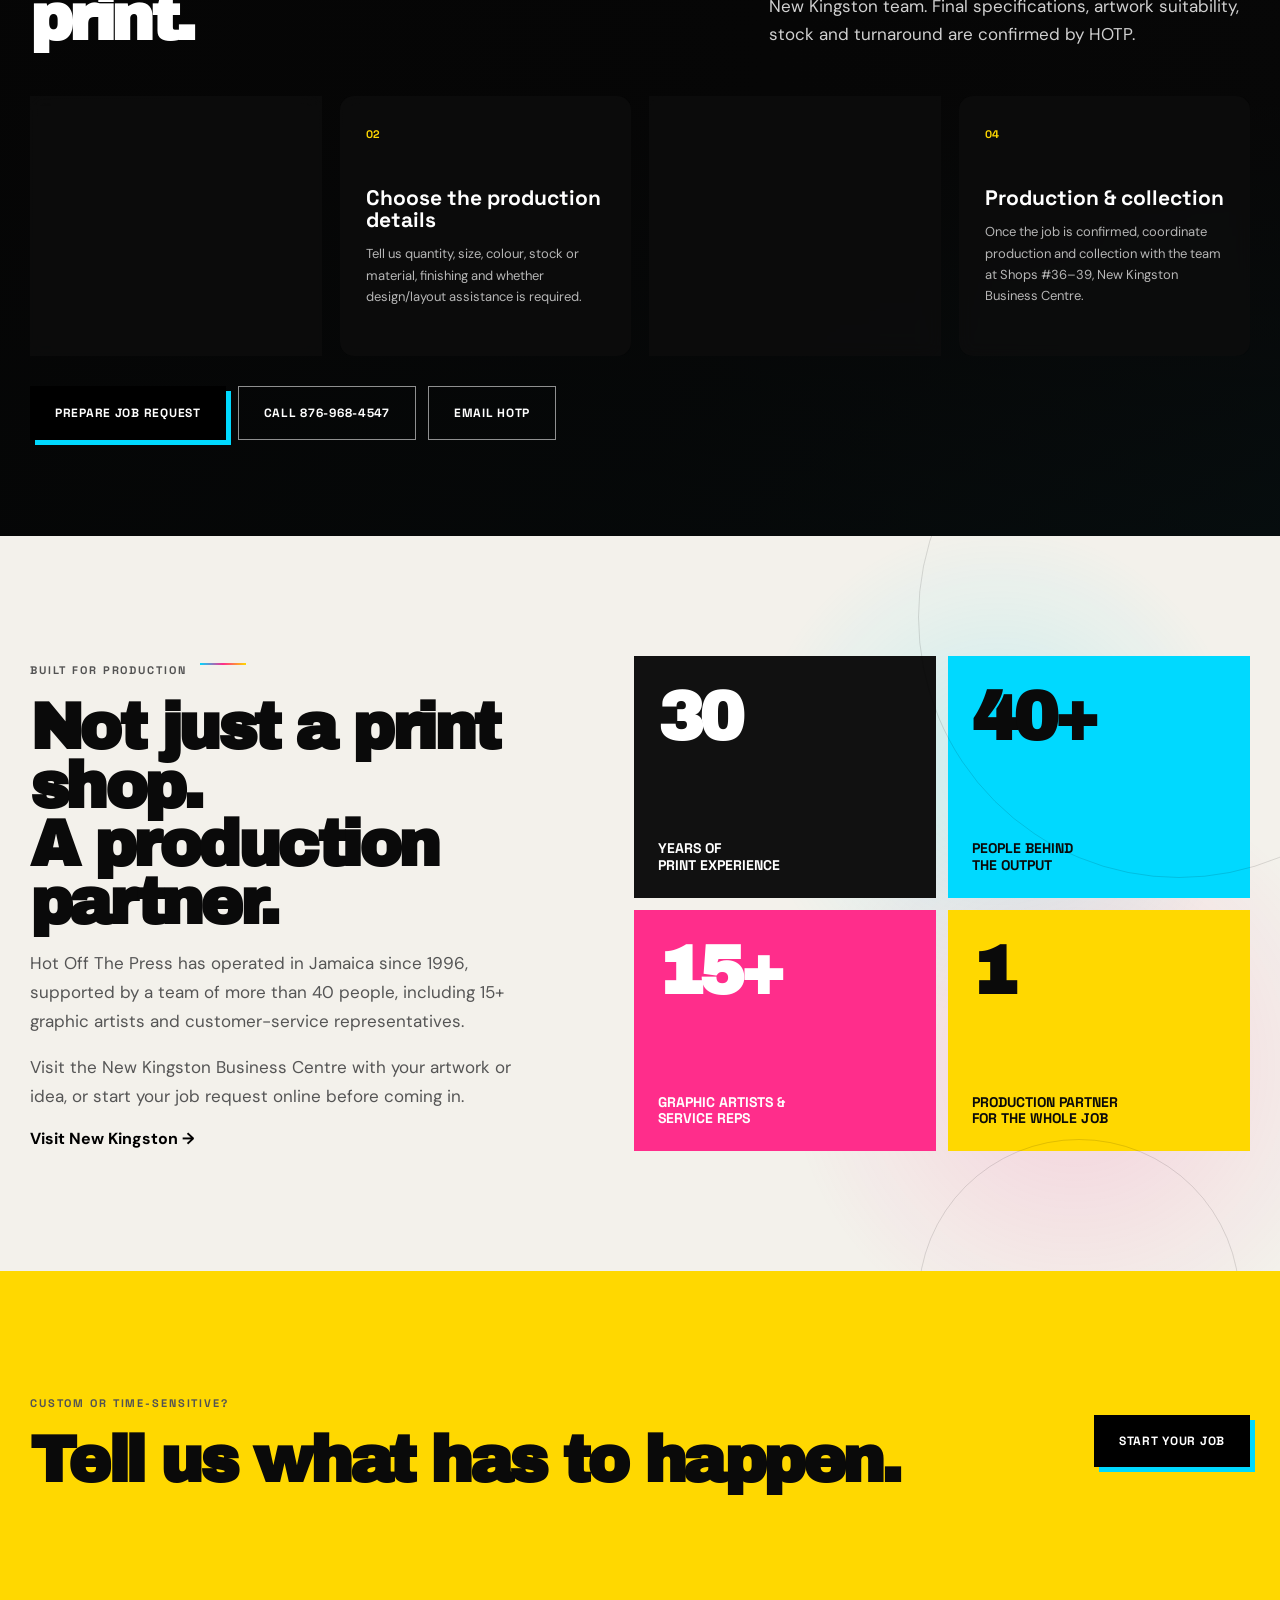
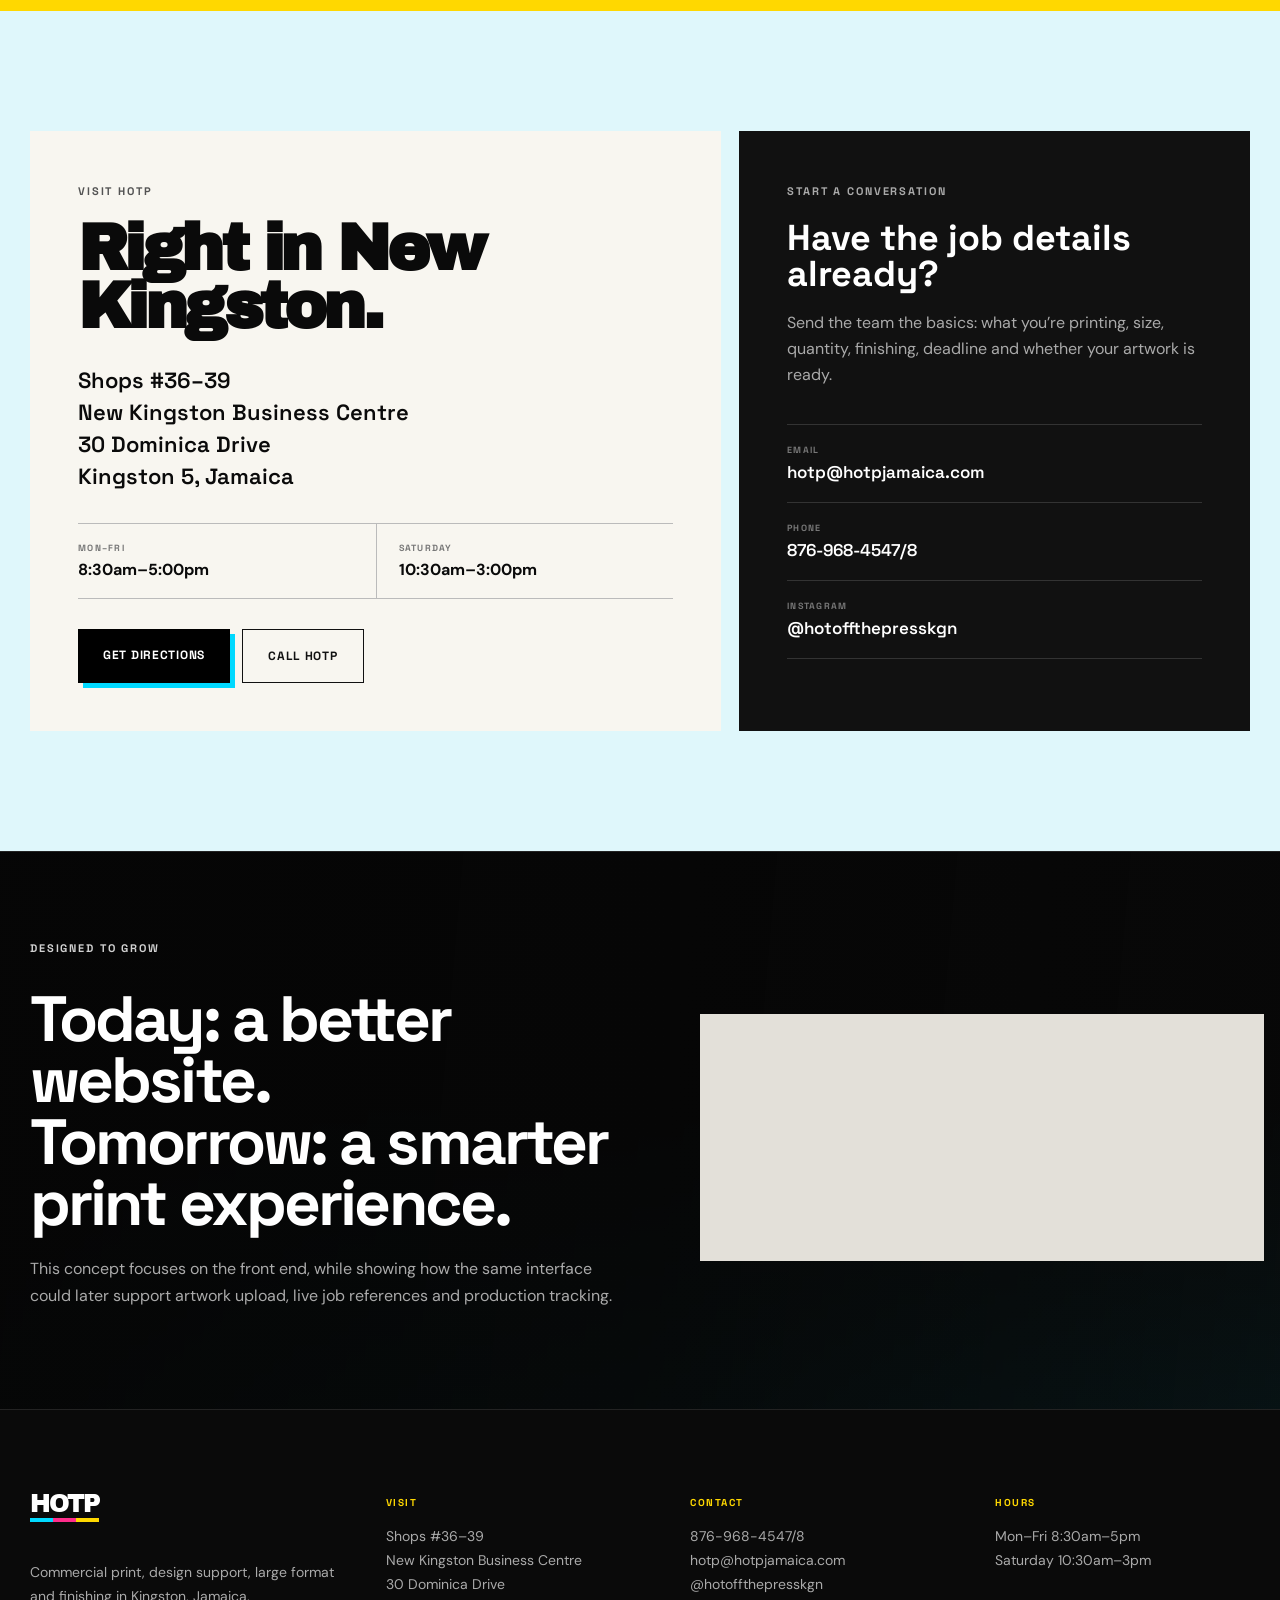
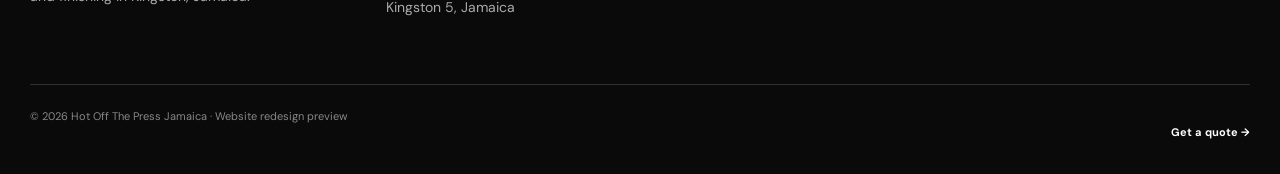
==== commit 3a8e21ef: "Replace Explore HOTP card imagery" ====
--- a/index.html
+++ b/index.html
@@ -9,7 +9,7 @@
   <link rel="preconnect" href="https://fonts.googleapis.com">
   <link rel="preconnect" href="https://fonts.gstatic.com" crossorigin>
   <link href="https://fonts.googleapis.com/css2?family=Archivo+Black&family=DM+Sans:wght@400;500;600;700&family=Space+Grotesk:wght@500;600;700&display=swap" rel="stylesheet">
-  <link rel="stylesheet" href="styles.css?rev=19" />
+  <link rel="stylesheet" href="styles.css?rev=20" />
 </head>
 <body>
   <div class="demo-badge">REDESIGN CONCEPT DEMO</div>
@@ -81,9 +81,9 @@
     <section class="section shell home-preview home-preview-dark">
       <div class="section-heading reveal"><div><span class="eyebrow dark">EXPLORE HOTP</span><h2>More room for the real business.</h2></div><p>Everything HOTP produces, presented with the clarity, confidence and visual standard the work deserves.</p></div>
       <div class="service-grid">
-        <a class="service-card reveal" href="services.html"><div class="real-work-image service-photo"><img src="https://hotpjamaica.com/wp-content/uploads/2022/10/Group-122.png" alt="HOTP print production work"></div><div class="service-meta"><span>01</span><h3>Services</h3><p>Explore printing, large format, heat transfer, binding and finishing.</p></div></a>
-        <a class="service-card reveal" href="portfolio.html"><div class="real-work-image"><img src="https://hotpjamaica.com/wp-content/uploads/2022/10/Group-115-1.png" alt="HOTP portfolio work"></div><div class="service-meta"><span>02</span><h3>Portfolio</h3><p>See real production work from HOTP’s existing public portfolio.</p></div></a>
-        <a class="service-card reveal" href="pricing.html"><div class="service-visual banner-visual"><div class="banner-copy">PRICE<br>IT.</div></div><div class="service-meta"><span>03</span><h3>Pricing</h3><p>Browse published rates and prepare a print job.</p></div></a>
+        <a class="service-card reveal" href="services.html"><div class="real-work-image service-photo"><img src="https://hotpjamaica.com/wp-content/uploads/2022/10/Group-109.png" alt="HOTP print production work"></div><div class="service-meta"><span>01</span><h3>Services</h3><p>Explore printing, large format, heat transfer, binding and finishing.</p></div></a>
+        <a class="service-card reveal" href="portfolio.html"><div class="real-work-image"><img src="https://hotpjamaica.com/wp-content/uploads/2022/10/Group-123.png" alt="HOTP portfolio work"></div><div class="service-meta"><span>02</span><h3>Portfolio</h3><p>See real production work from HOTP’s existing public portfolio.</p></div></a>
+        <a class="service-card reveal" href="pricing.html"><div class="real-work-image service-photo pricing-photo"><img src="https://hotpjamaica.com/wp-content/uploads/2022/10/Group-127.png" alt="HOTP finished print work"></div><div class="service-meta"><span>03</span><h3>Pricing</h3><p>Browse published rates and prepare a print job.</p></div></a>
       </div>
     </section>
 
--- a/styles.css
+++ b/styles.css
@@ -562,3 +562,24 @@
   padding-left:max(24px,calc((100vw - 1220px)/2))!important;
   padding-right:max(24px,calc((100vw - 1220px)/2))!important;
 }
+
+/* Explore HOTP image refresh rev 20 */
+.home-preview-dark .real-work-image,
+.home-preview-dark .service-photo{
+  overflow:hidden;
+  background:#111;
+}
+.home-preview-dark .real-work-image img,
+.home-preview-dark .service-photo img{
+  width:100%;
+  height:100%;
+  object-fit:cover;
+  transform:scale(1.12);
+  transition:transform .65s cubic-bezier(.2,.8,.2,1);
+}
+.home-preview-dark .service-card:hover .real-work-image img,
+.home-preview-dark .service-card:hover .service-photo img{
+  transform:scale(1.17);
+}
+.home-preview-dark .pricing-photo img{transform:scale(1.16)}
+.home-preview-dark .service-card:hover .pricing-photo img{transform:scale(1.21)}
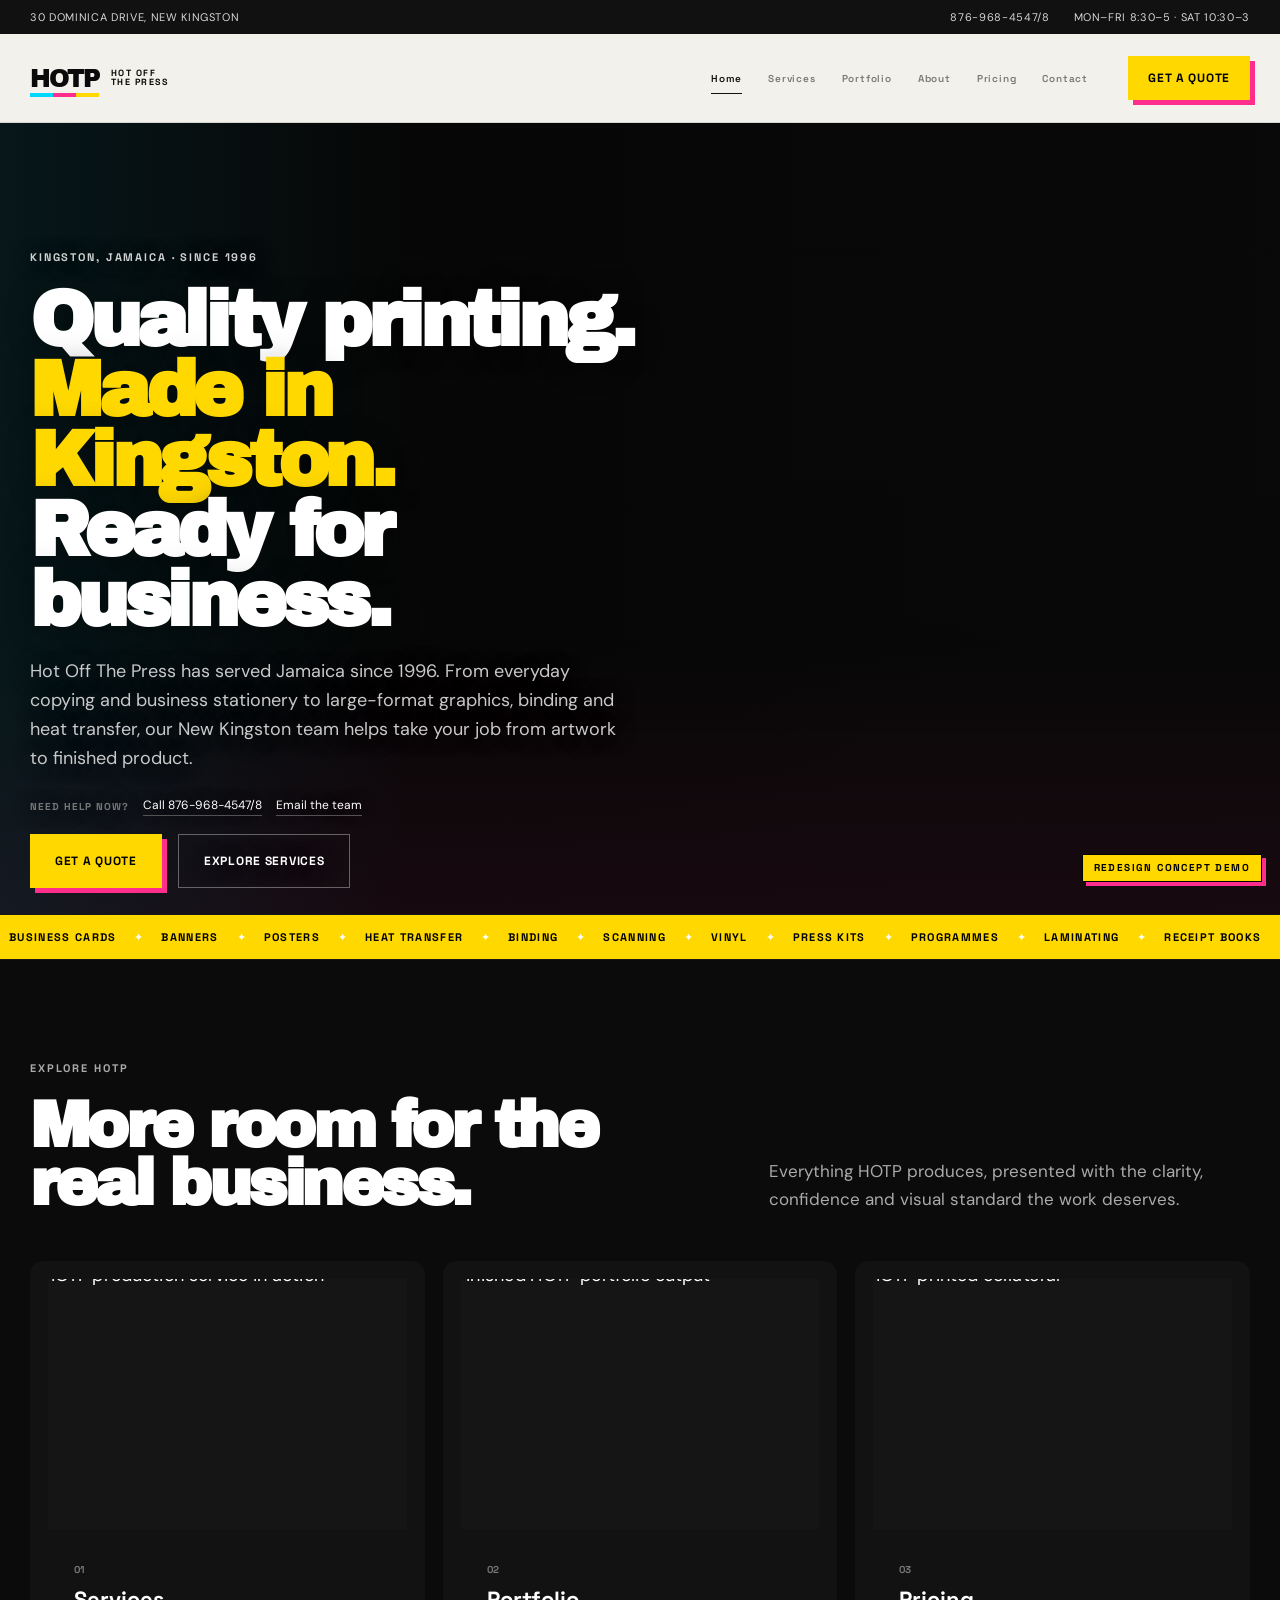
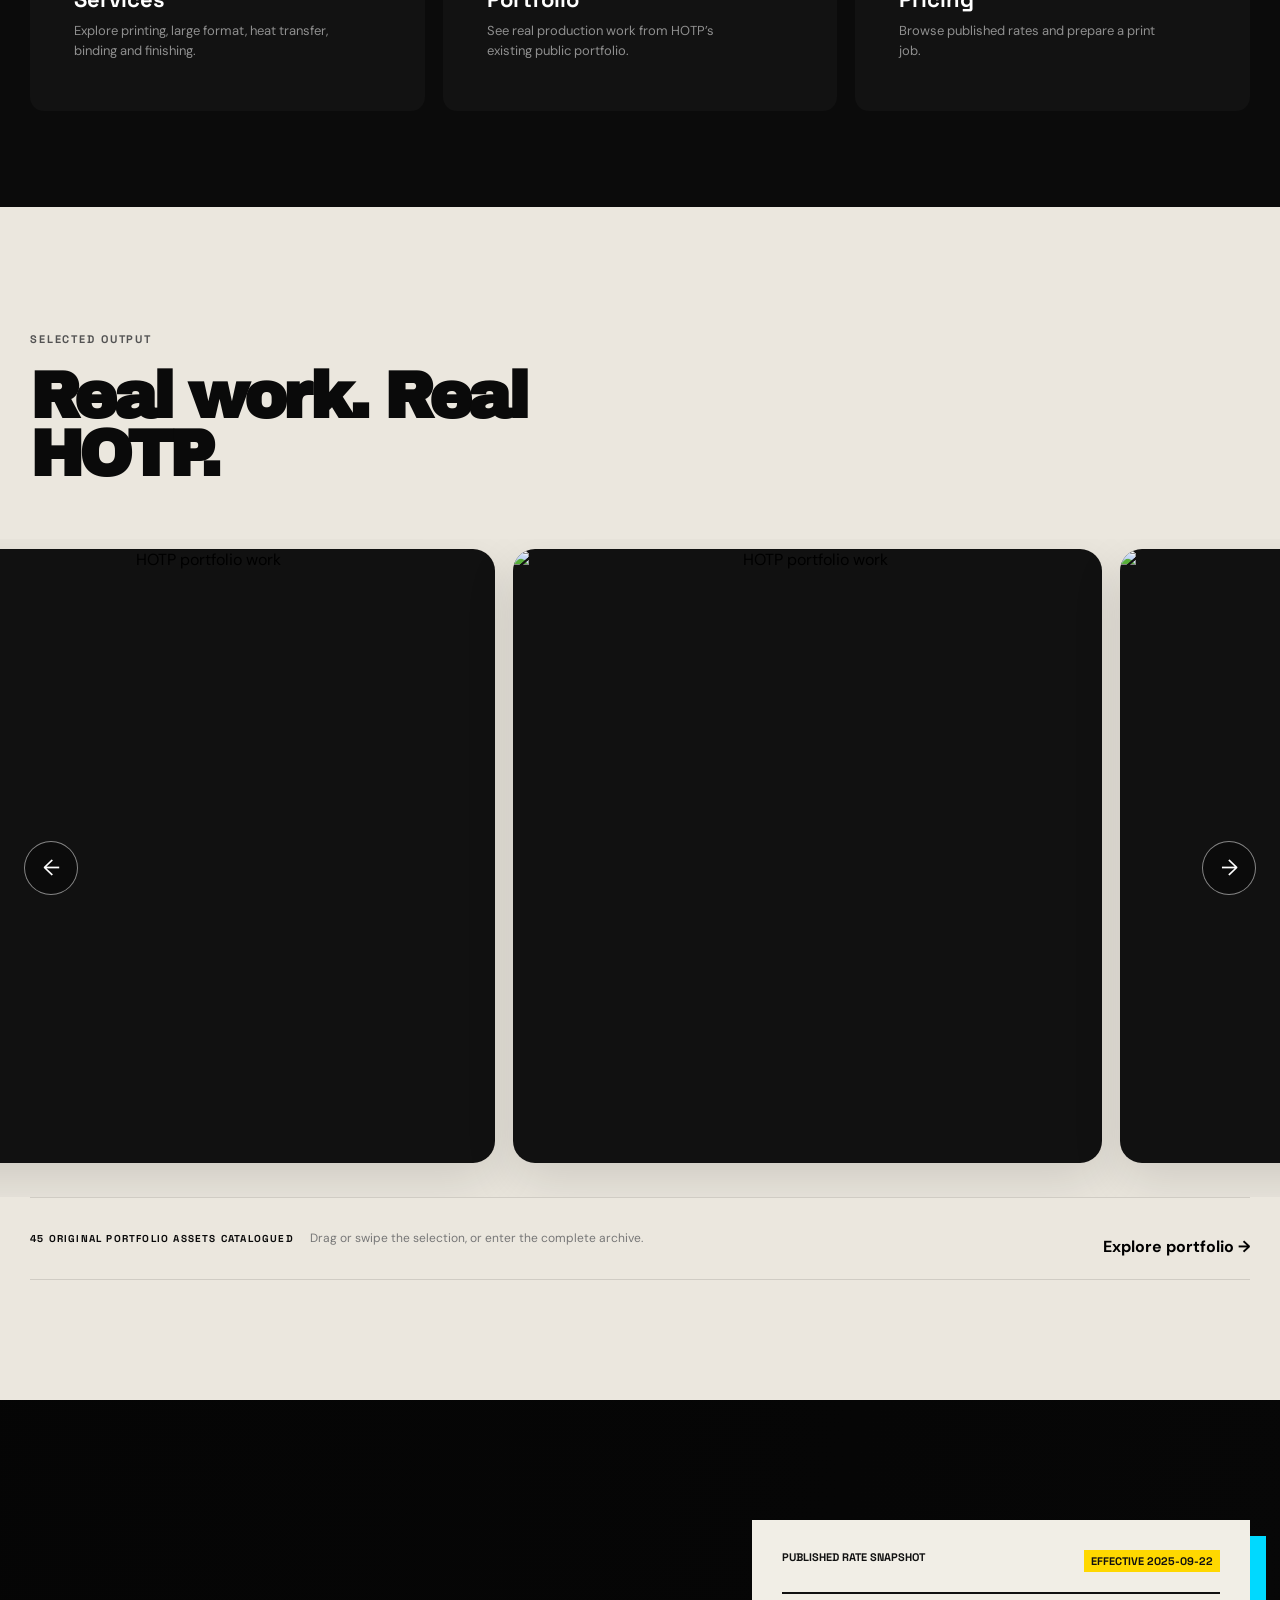
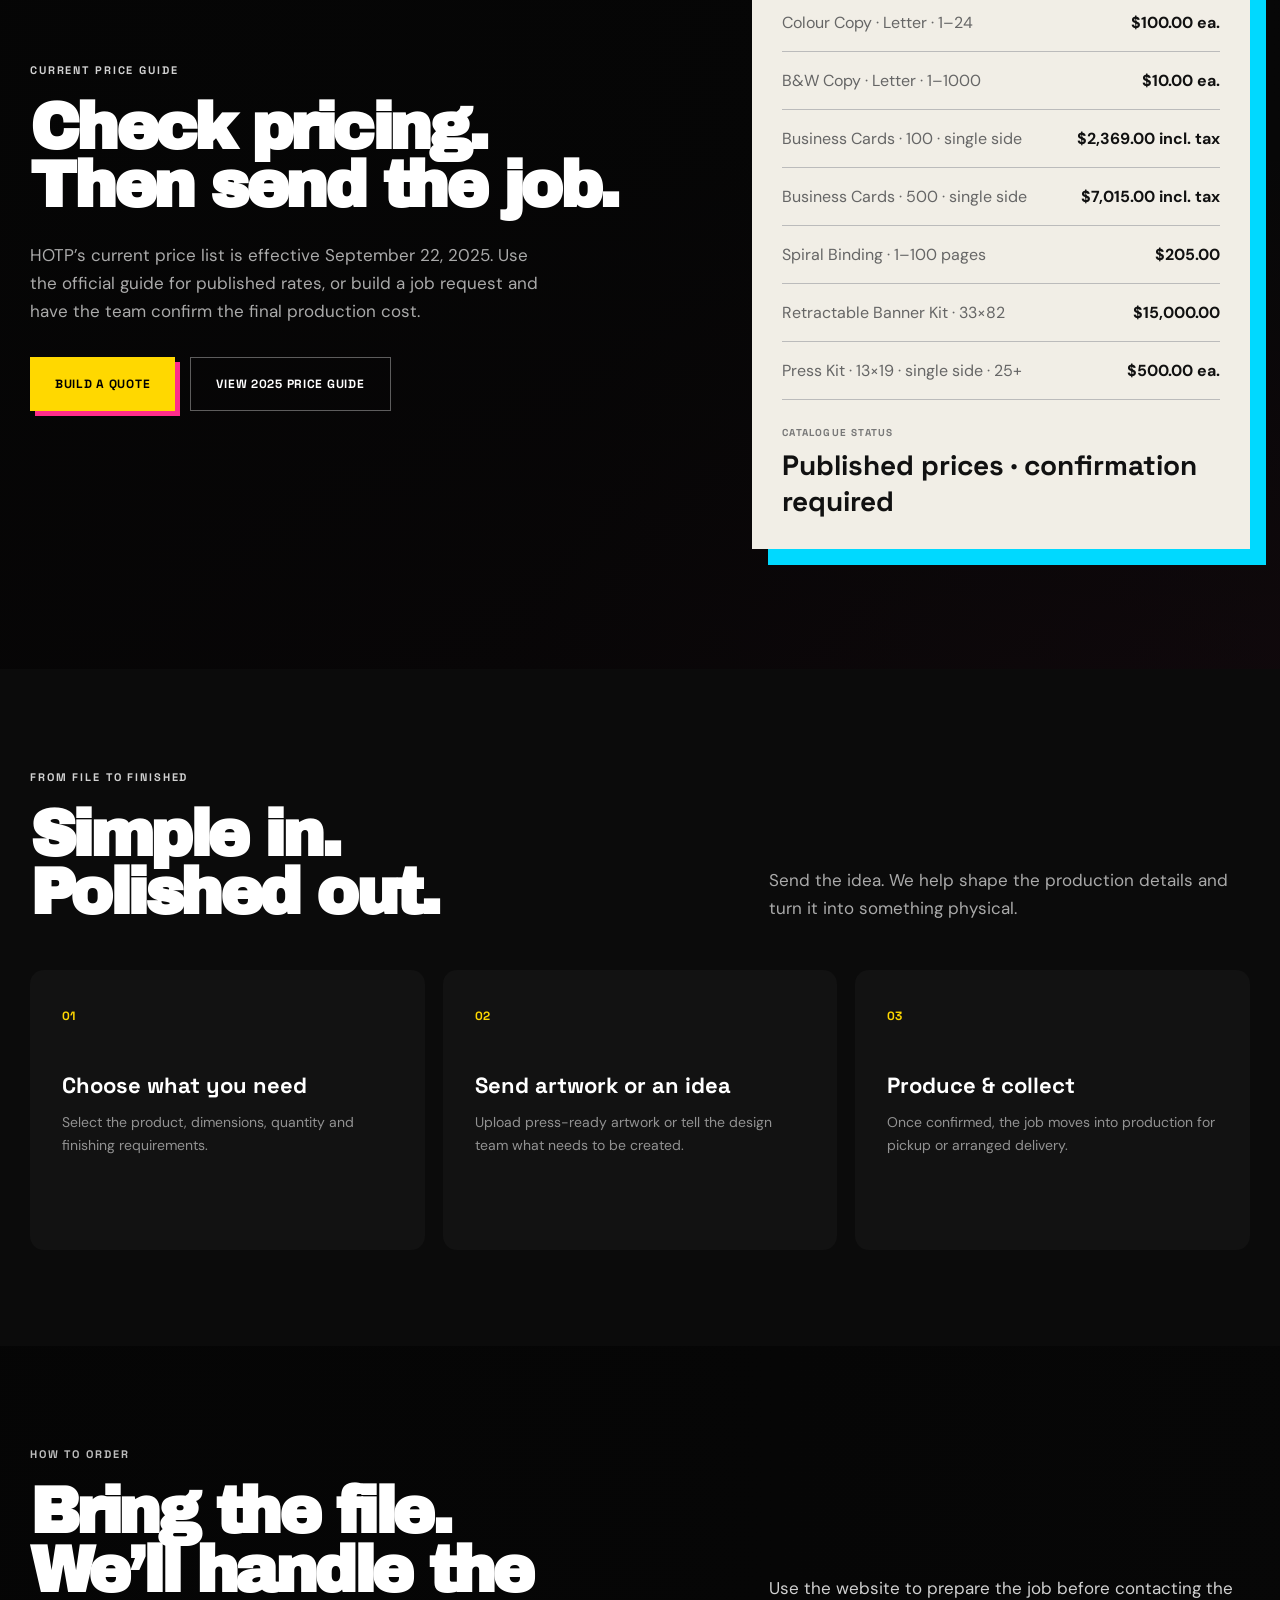
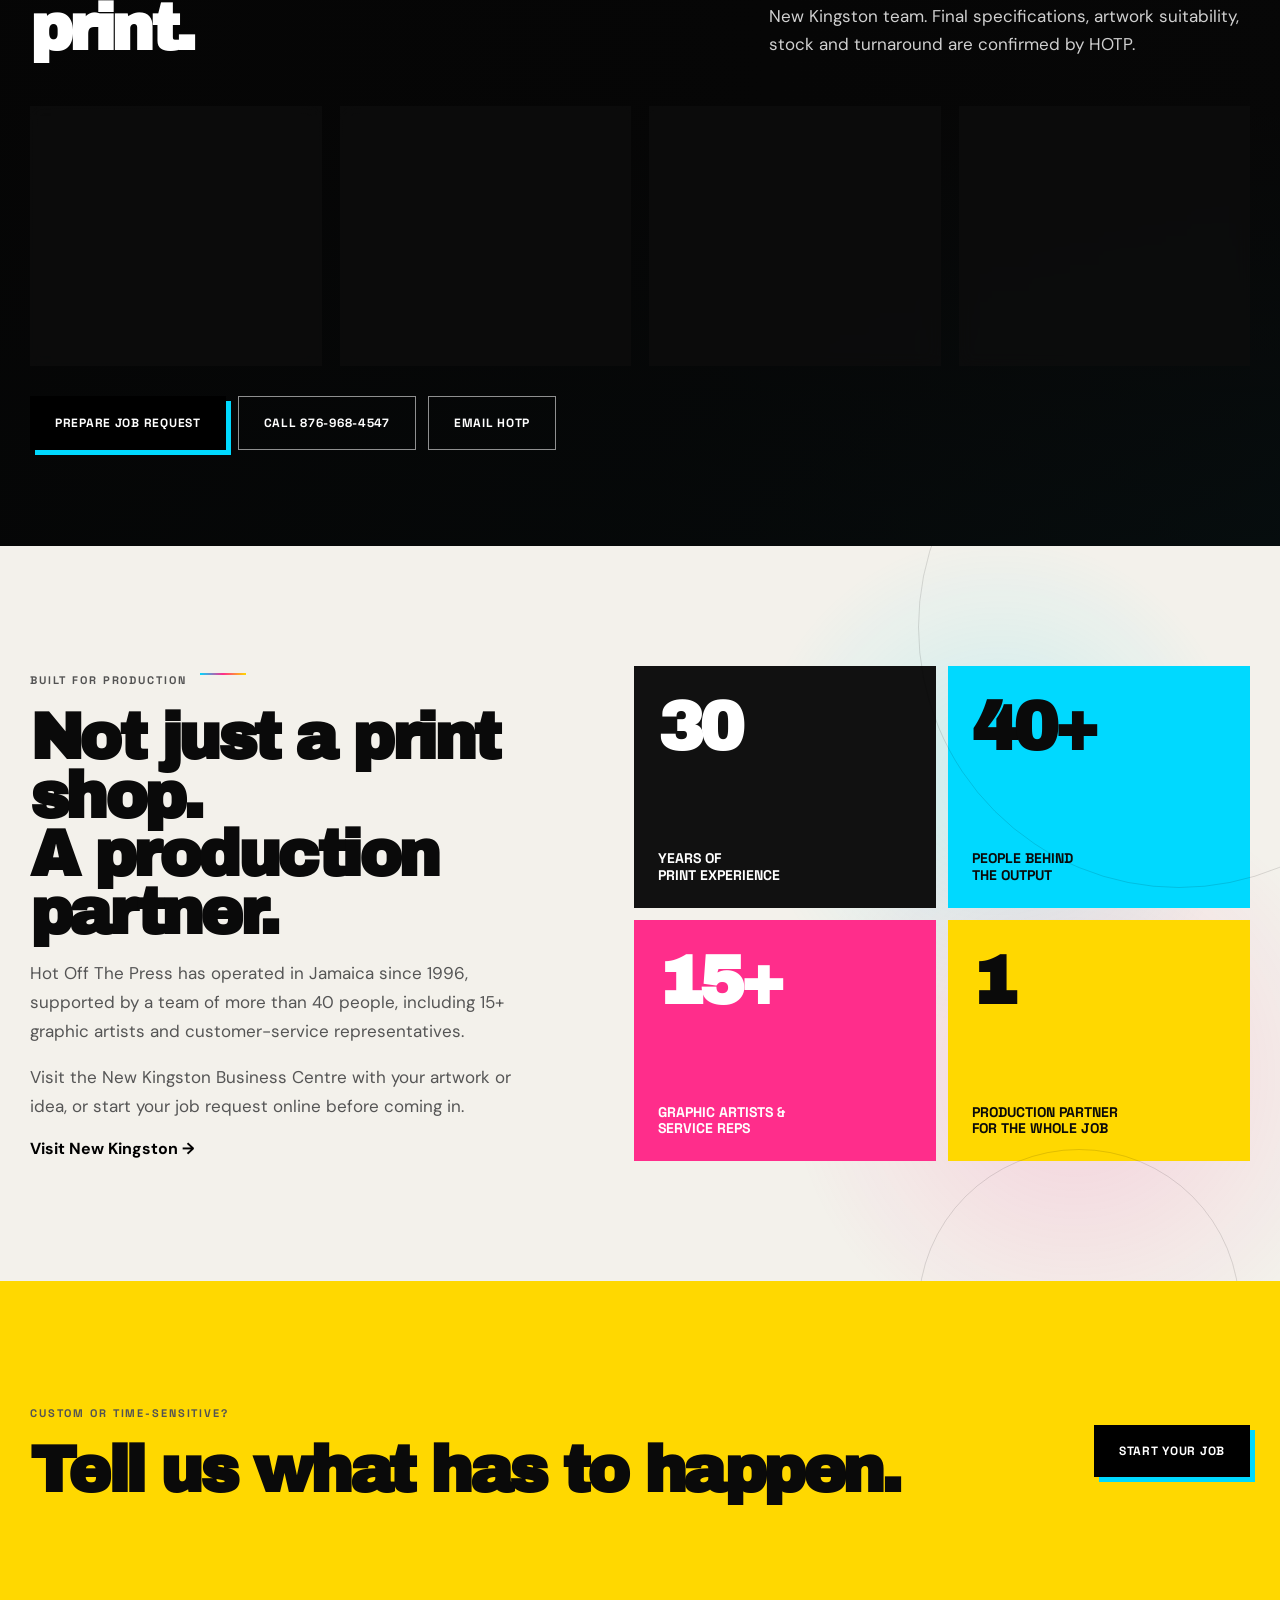
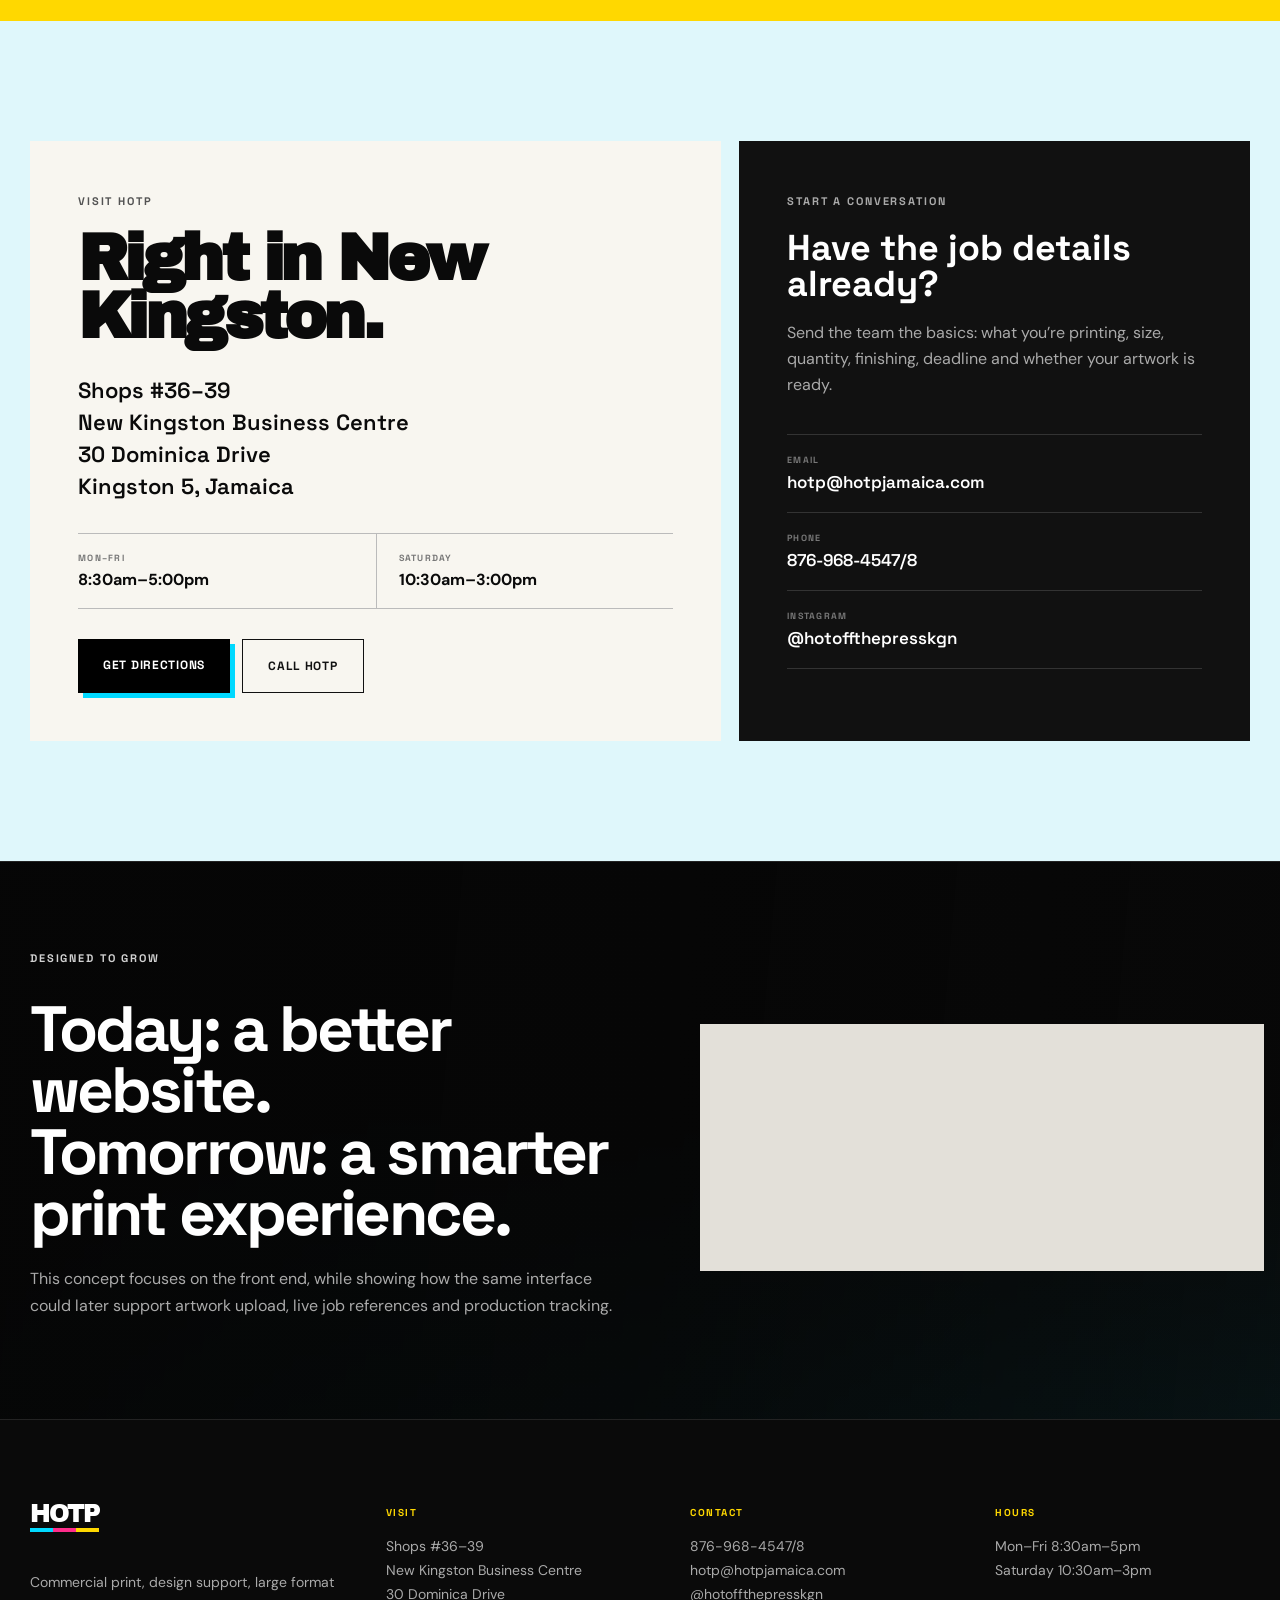
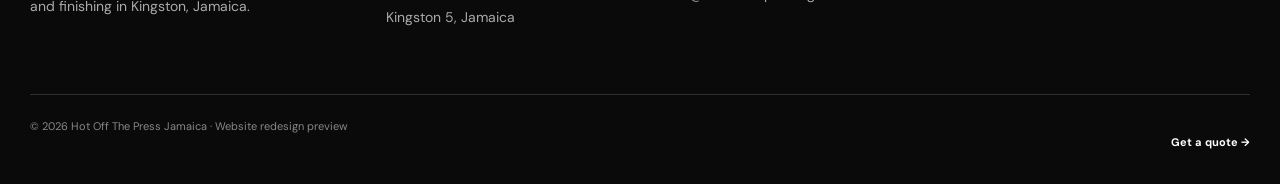
==== commit 2266fc75: "Use more relevant imagery for Services Portfolio and Pricing cards" ====
--- a/index.html
+++ b/index.html
@@ -81,9 +81,9 @@
     <section class="section shell home-preview home-preview-dark">
       <div class="section-heading reveal"><div><span class="eyebrow dark">EXPLORE HOTP</span><h2>More room for the real business.</h2></div><p>Everything HOTP produces, presented with the clarity, confidence and visual standard the work deserves.</p></div>
       <div class="service-grid">
-        <a class="service-card reveal" href="services.html"><div class="real-work-image service-photo"><img src="https://hotpjamaica.com/wp-content/uploads/2022/10/Group-109.png" alt="HOTP print production work"></div><div class="service-meta"><span>01</span><h3>Services</h3><p>Explore printing, large format, heat transfer, binding and finishing.</p></div></a>
-        <a class="service-card reveal" href="portfolio.html"><div class="real-work-image"><img src="https://hotpjamaica.com/wp-content/uploads/2022/10/Group-123.png" alt="HOTP portfolio work"></div><div class="service-meta"><span>02</span><h3>Portfolio</h3><p>See real production work from HOTP’s existing public portfolio.</p></div></a>
-        <a class="service-card reveal" href="pricing.html"><div class="real-work-image service-photo pricing-photo"><img src="https://hotpjamaica.com/wp-content/uploads/2022/10/Group-127.png" alt="HOTP finished print work"></div><div class="service-meta"><span>03</span><h3>Pricing</h3><p>Browse published rates and prepare a print job.</p></div></a>
+        <a class="service-card reveal" href="services.html"><div class="real-work-image service-photo"><img src="https://hotpjamaica.com/wp-content/uploads/2022/10/Group-122.png" alt="HOTP production service in action"></div><div class="service-meta"><span>01</span><h3>Services</h3><p>Explore printing, large format, heat transfer, binding and finishing.</p></div></a>
+        <a class="service-card reveal" href="portfolio.html"><div class="real-work-image"><img src="https://hotpjamaica.com/wp-content/uploads/2020/11/Group-133.png" alt="Finished HOTP portfolio output"></div><div class="service-meta"><span>02</span><h3>Portfolio</h3><p>See real production work from HOTP’s existing public portfolio.</p></div></a>
+        <a class="service-card reveal" href="pricing.html"><div class="real-work-image service-photo pricing-photo"><img src="https://hotpjamaica.com/wp-content/uploads/2022/10/Group-119.png" alt="HOTP printed collateral"></div><div class="service-meta"><span>03</span><h3>Pricing</h3><p>Browse published rates and prepare a print job.</p></div></a>
       </div>
     </section>
 
--- a/styles.css
+++ b/styles.css
@@ -583,3 +583,23 @@
 }
 .home-preview-dark .pricing-photo img{transform:scale(1.16)}
 .home-preview-dark .service-card:hover .pricing-photo img{transform:scale(1.21)}
+
+/* Explore HOTP image crop refinement rev 20 */
+.home-preview-dark .real-work-image,
+.home-preview-dark .service-visual{
+  height:250px!important;
+  margin:0!important;
+  overflow:hidden;
+  background:#151515;
+}
+.home-preview-dark .real-work-image img{
+  width:100%;
+  height:100%;
+  object-fit:cover!important;
+  transform:scale(1.13);
+  transition:transform .65s cubic-bezier(.2,.8,.2,1),filter .35s ease;
+}
+.home-preview-dark .service-card:hover .real-work-image img{transform:scale(1.18)}
+.home-preview-dark .service-card:nth-child(1) .real-work-image img{object-position:center 48%}
+.home-preview-dark .service-card:nth-child(2) .real-work-image img{object-position:center 50%}
+.home-preview-dark .service-card:nth-child(3) .real-work-image img{object-position:center 52%}
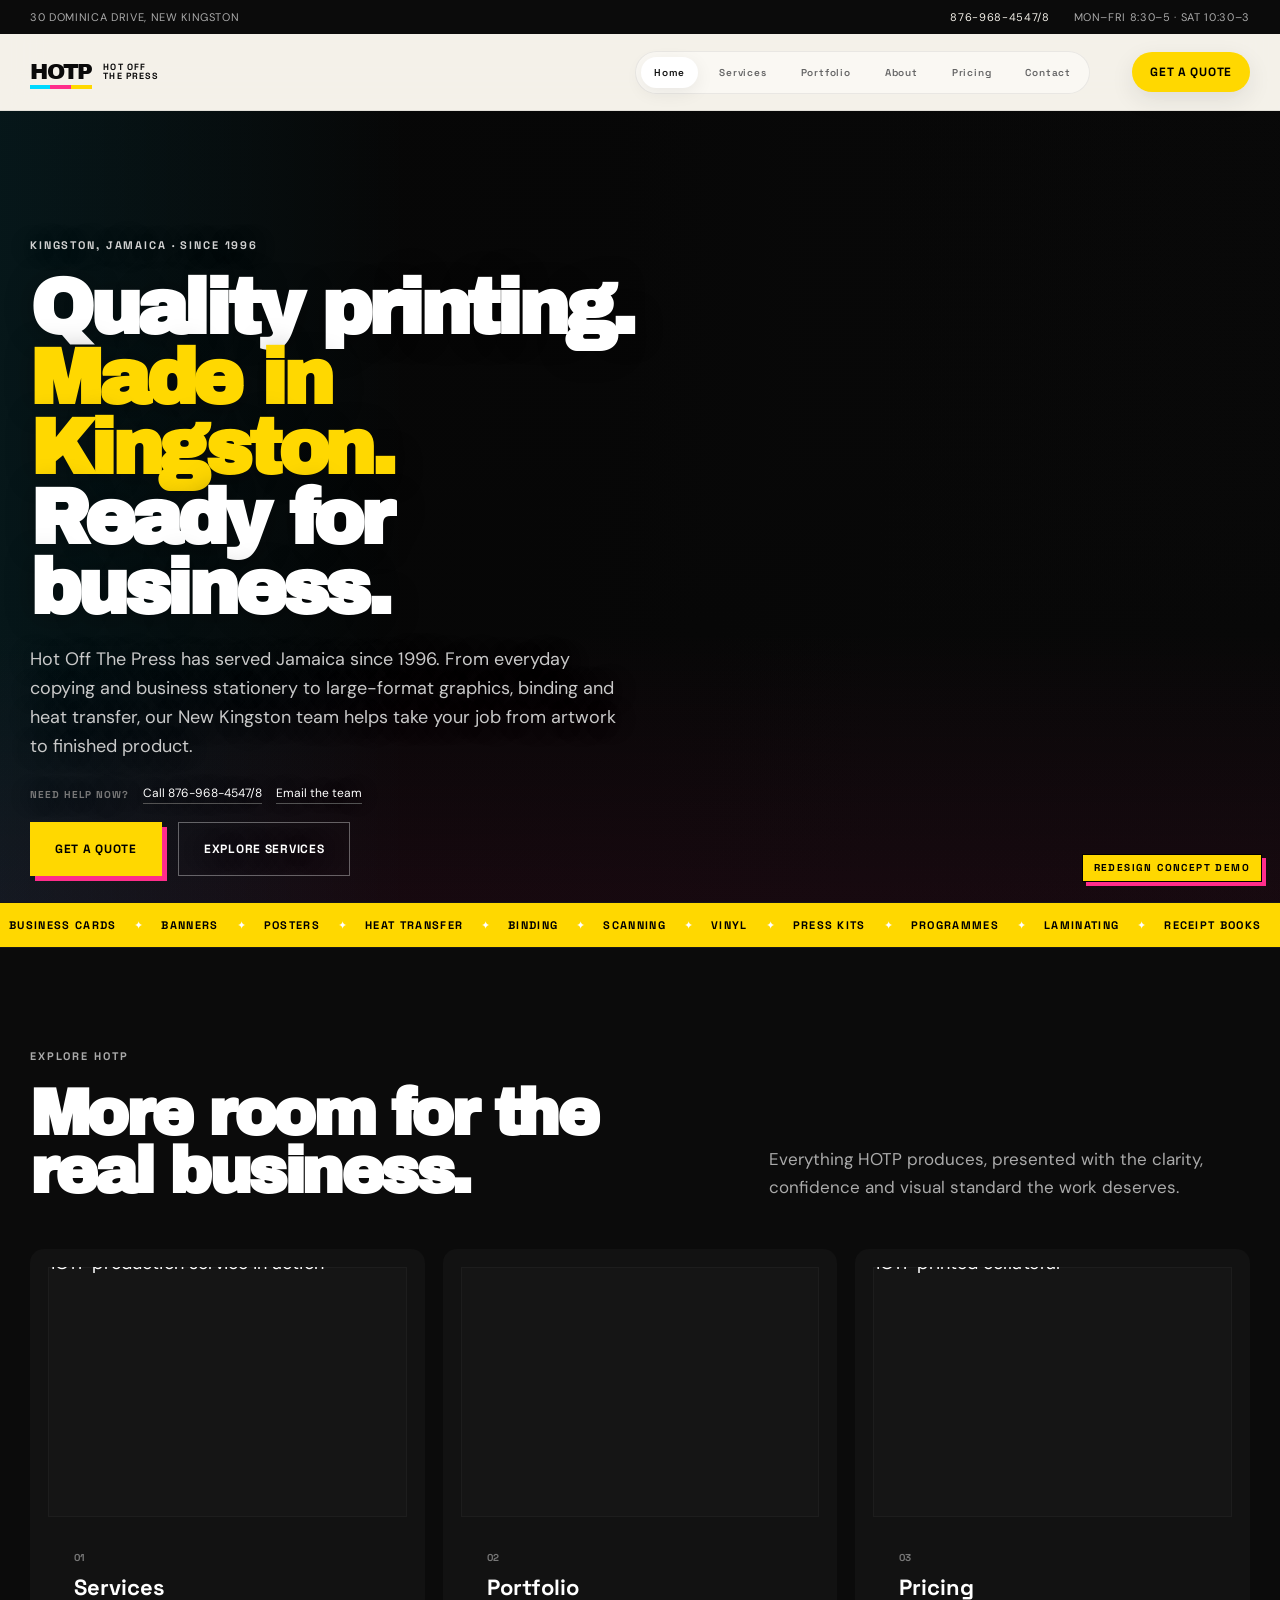
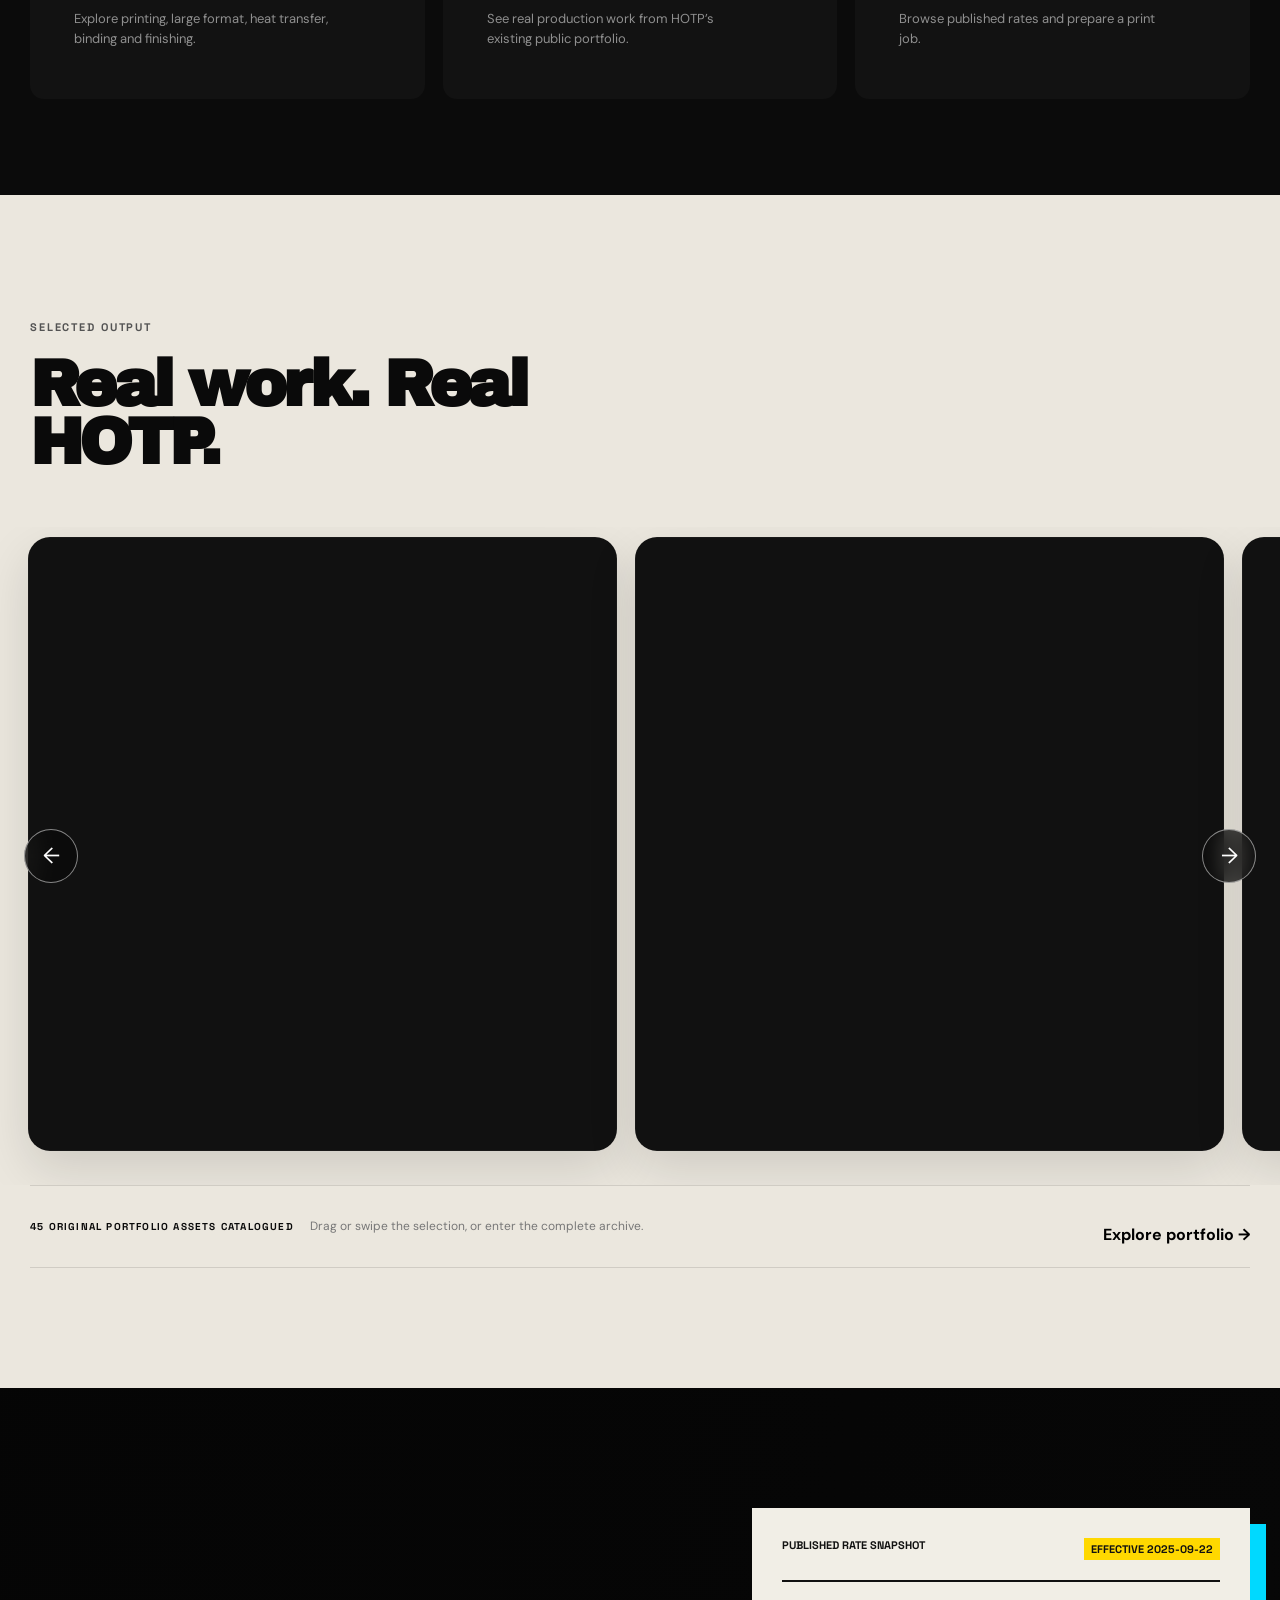
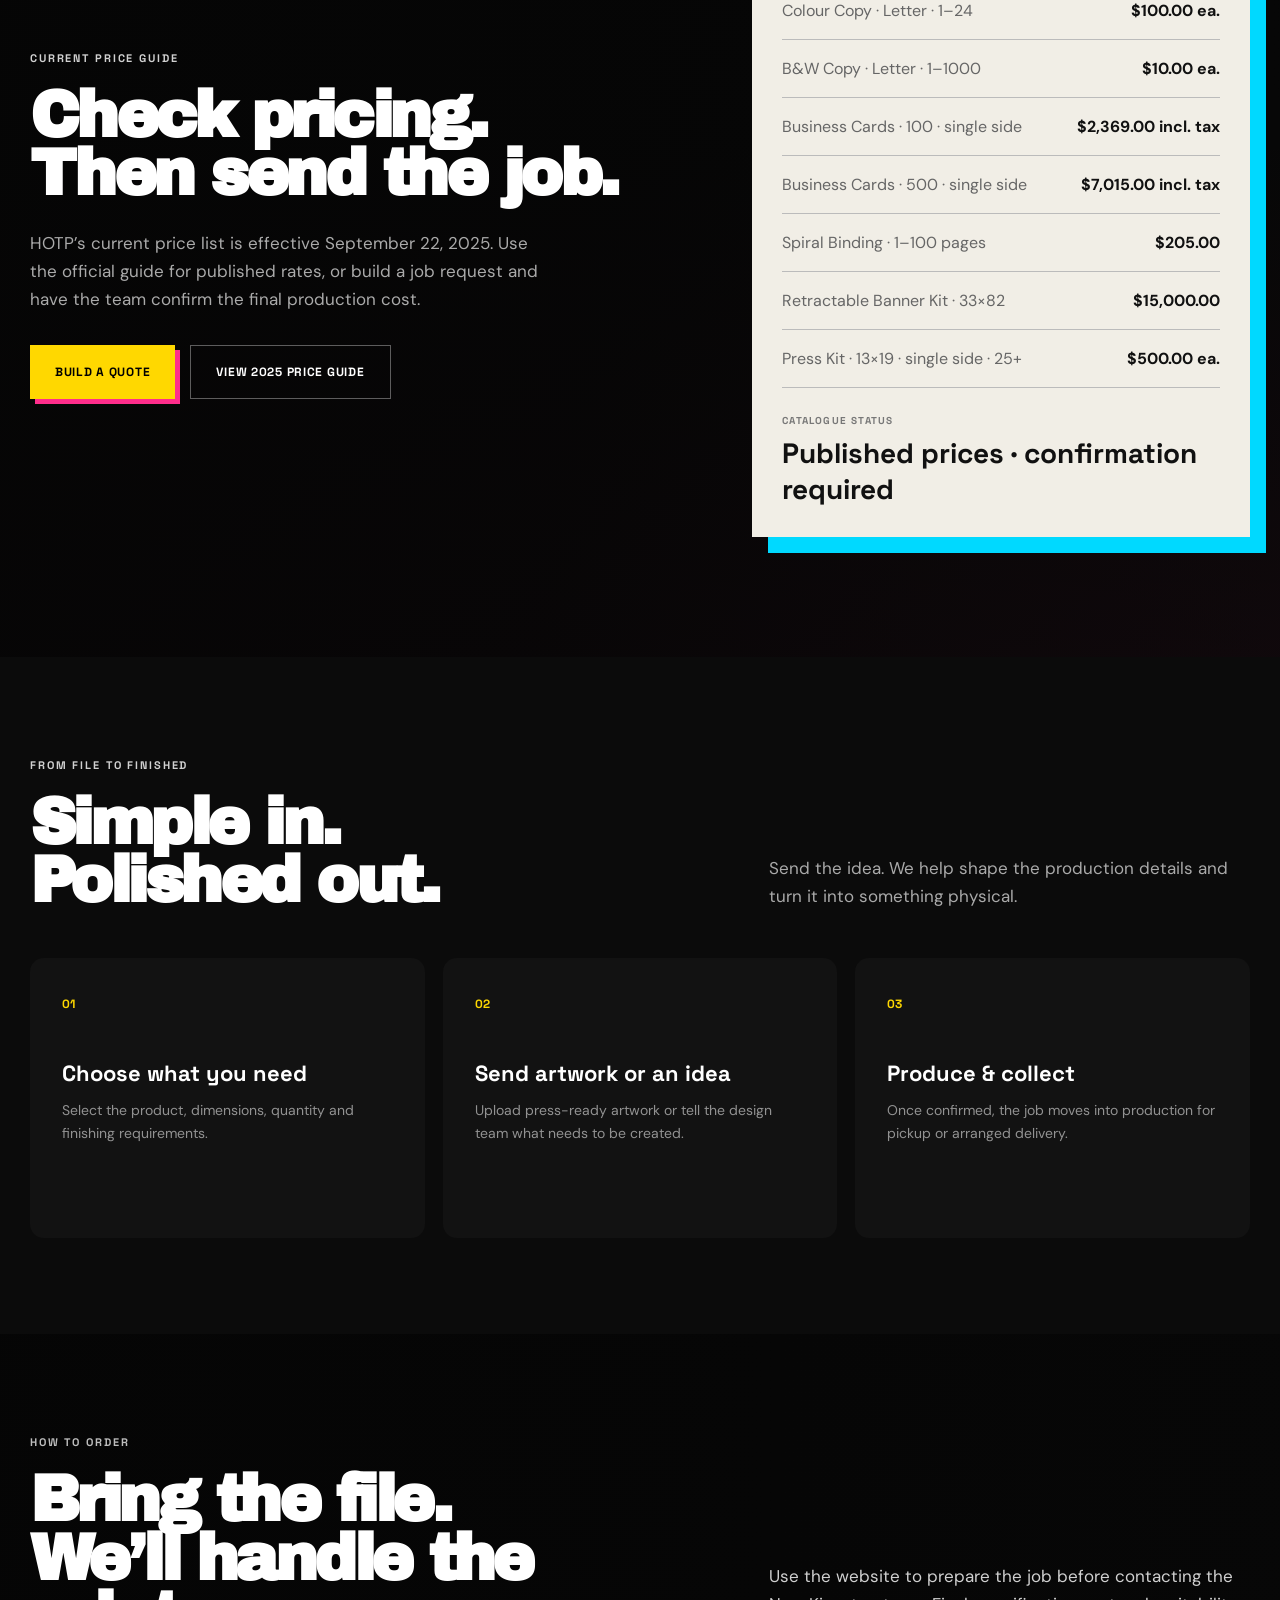
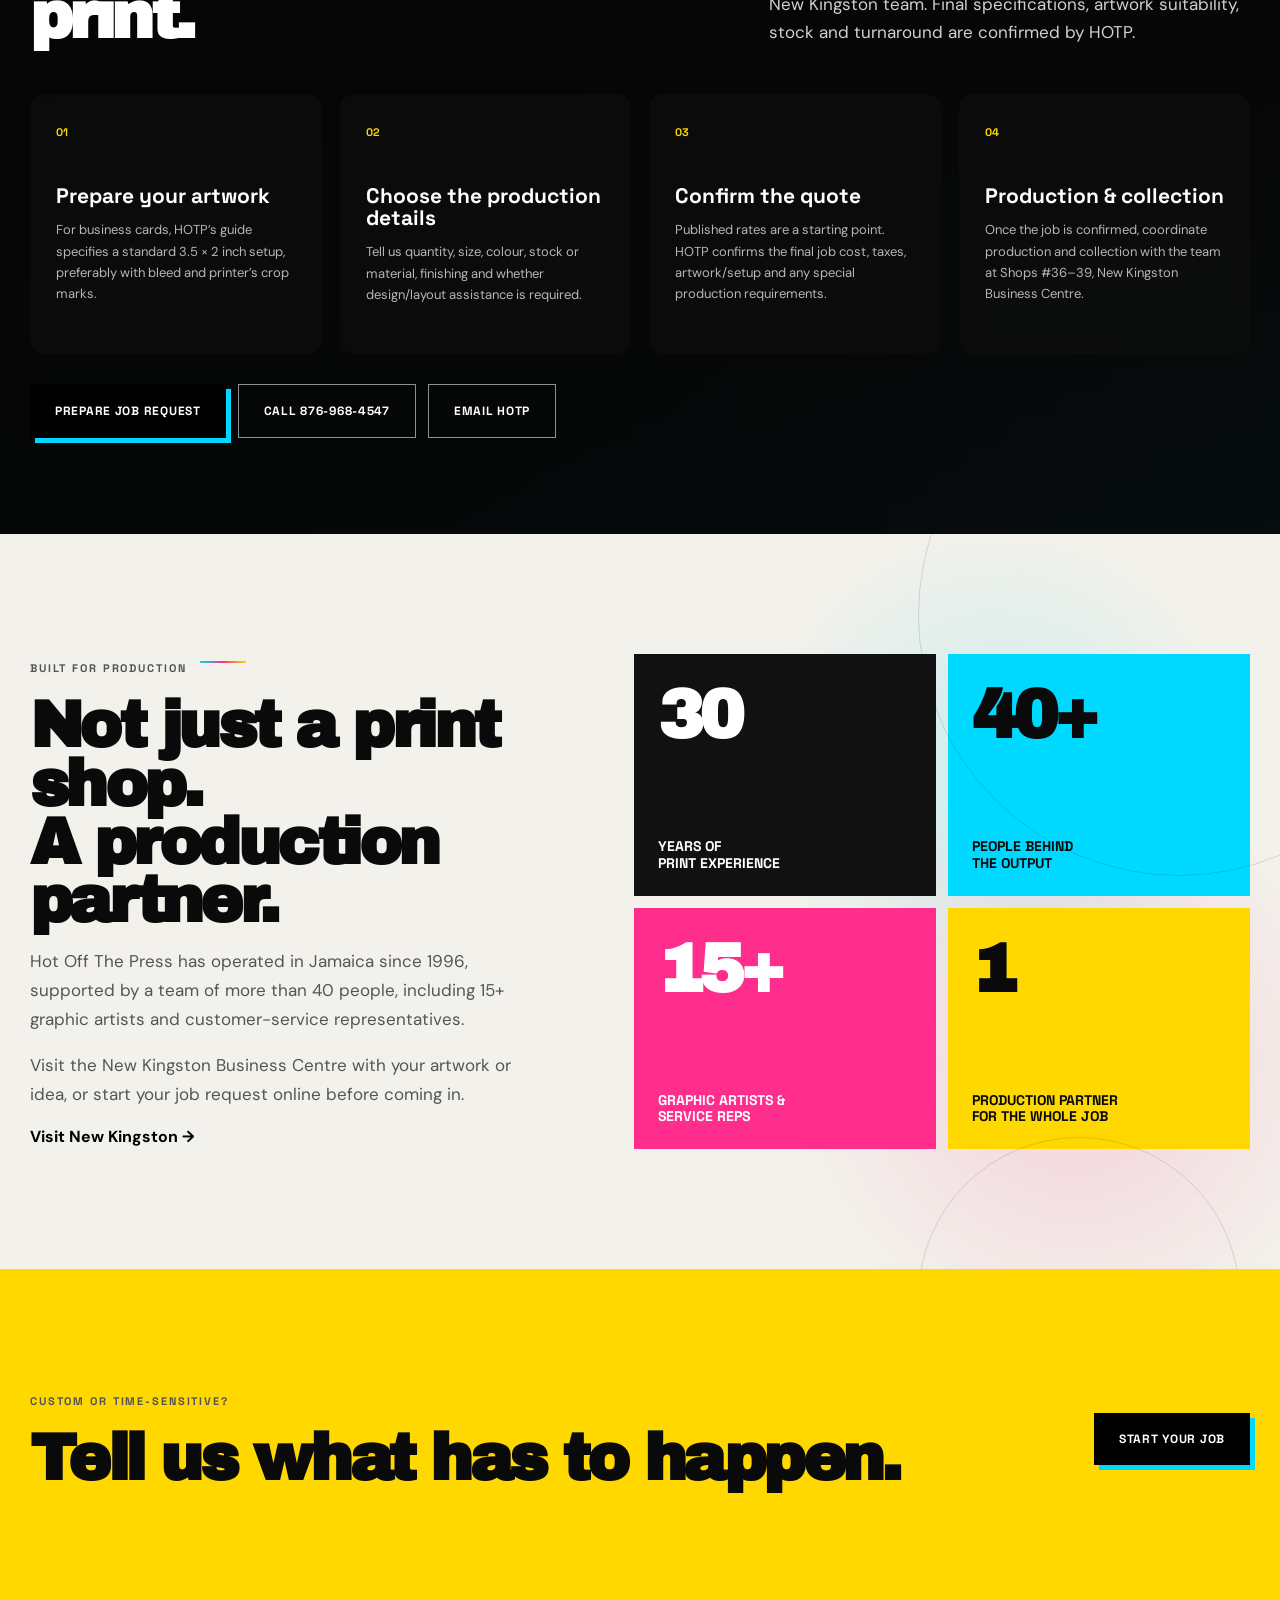
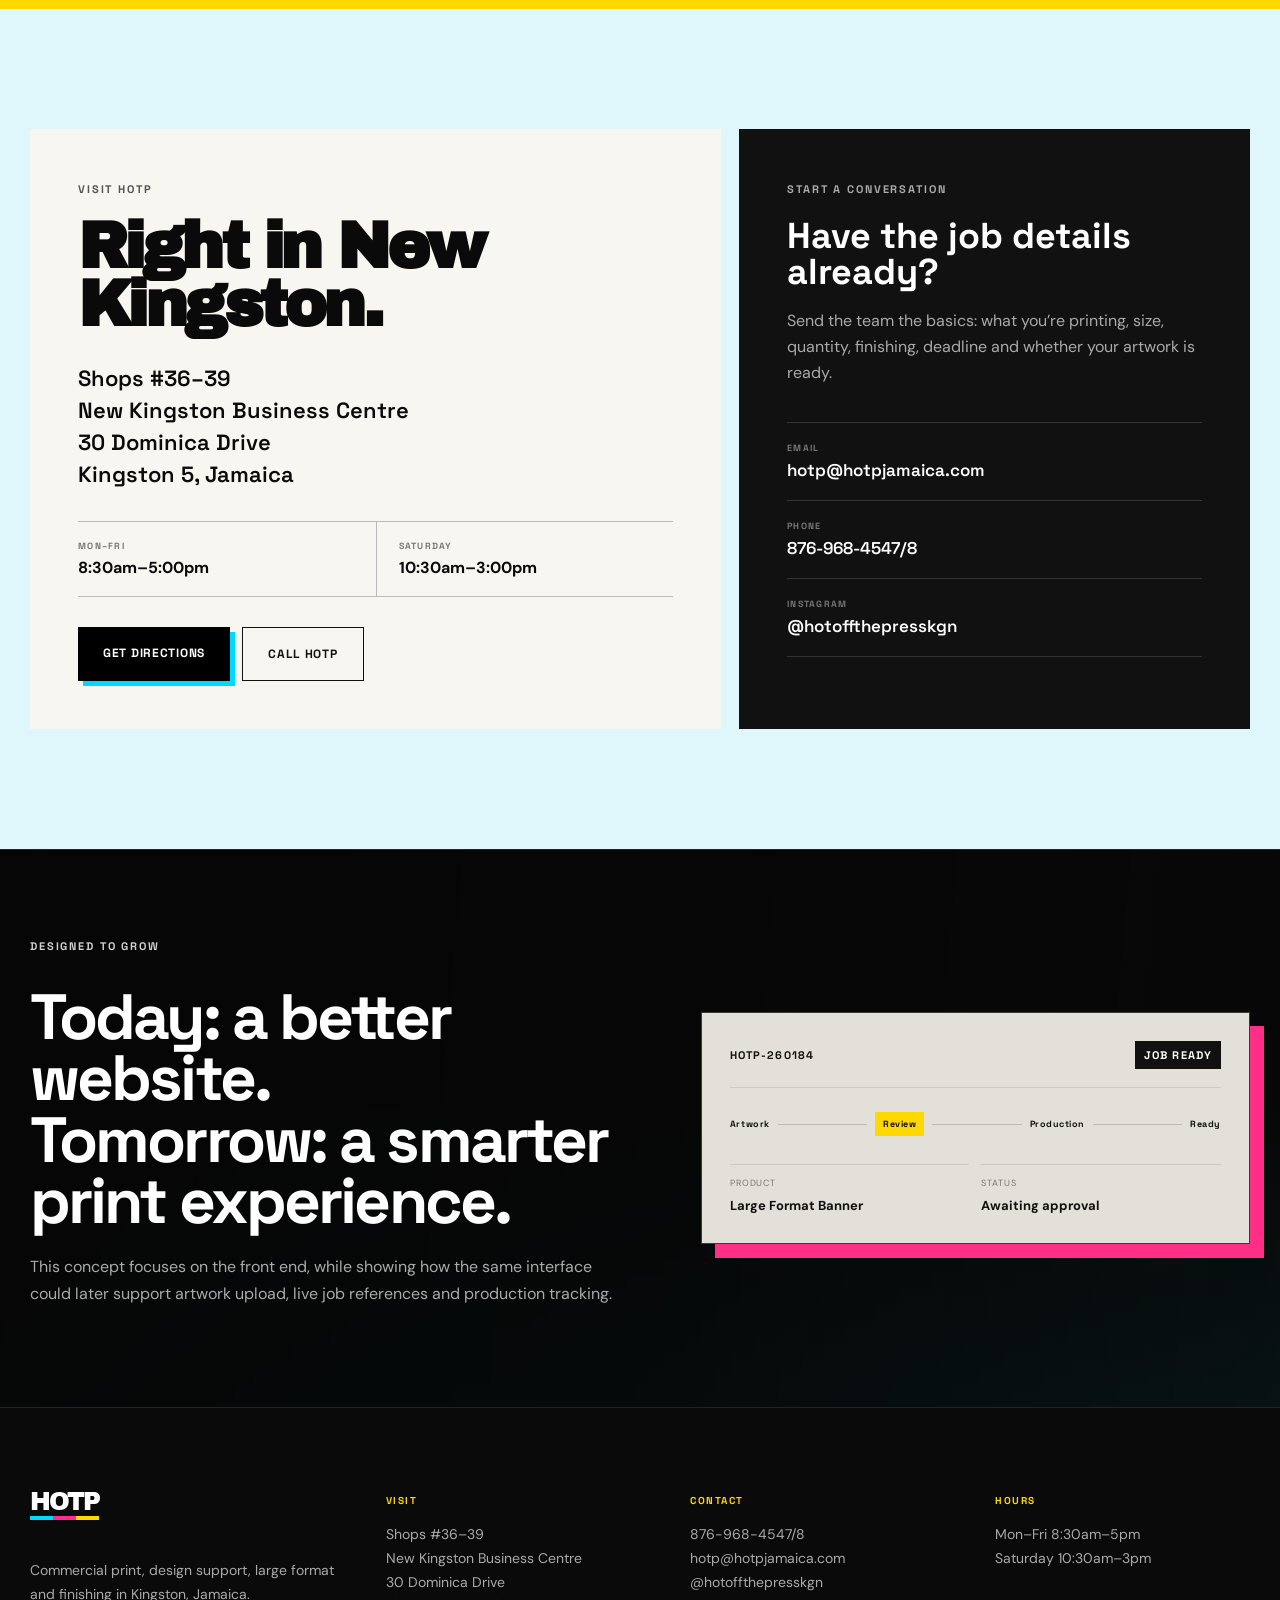
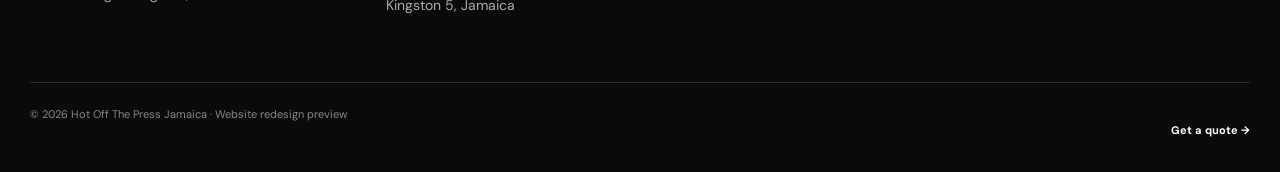
==== commit f1576539: "Bump final polish stylesheet revision" ====
--- a/index.html
+++ b/index.html
@@ -9,7 +9,7 @@
   <link rel="preconnect" href="https://fonts.googleapis.com">
   <link rel="preconnect" href="https://fonts.gstatic.com" crossorigin>
   <link href="https://fonts.googleapis.com/css2?family=Archivo+Black&family=DM+Sans:wght@400;500;600;700&family=Space+Grotesk:wght@500;600;700&display=swap" rel="stylesheet">
-  <link rel="stylesheet" href="styles.css?rev=20" />
+  <link rel="stylesheet" href="styles.css?rev=21" />
 </head>
 <body>
   <div class="demo-badge">REDESIGN CONCEPT DEMO</div>
--- a/styles.css
+++ b/styles.css
@@ -603,3 +603,39 @@
 .home-preview-dark .service-card:nth-child(1) .real-work-image img{object-position:center 48%}
 .home-preview-dark .service-card:nth-child(2) .real-work-image img{object-position:center 50%}
 .home-preview-dark .service-card:nth-child(3) .real-work-image img{object-position:center 52%}
+
+/* Final presentation polish rev 21 — restrained motion + premium navigation */
+::selection{background:#ffd800;color:#0a0a0a}
+.site-header{position:sticky;top:0;z-index:80;background:rgba(244,241,233,.91);border-bottom:1px solid rgba(17,17,17,.08);backdrop-filter:blur(18px) saturate(1.25);-webkit-backdrop-filter:blur(18px) saturate(1.25)}
+.utility-bar{height:29px;padding-top:0;padding-bottom:0;background:#0b0b0b;color:#aaa;border:0}
+.utility-bar a{color:#f5f2ea}
+.site-header .nav{height:76px;min-height:76px}
+.site-header .brand{gap:11px}
+.site-header .brand-mark{font-size:22px;letter-spacing:-.055em}
+.site-header .brand-copy{font-size:9px;line-height:1.05;letter-spacing:.13em}
+.nav-links{gap:8px!important;padding:5px;border:1px solid rgba(17,17,17,.07);border-radius:999px;background:rgba(255,255,255,.48)}
+.nav-links a{padding:9px 13px!important;border-radius:999px;color:#656565!important;transition:background .22s ease,color .22s ease,transform .22s ease}
+.nav-links a:after{display:none!important}
+.nav-links a:hover{color:#111!important;background:rgba(255,255,255,.82);transform:translateY(-1px)}
+.nav-links a[aria-current=page]{color:#111!important;background:#fff;box-shadow:0 5px 18px rgba(0,0,0,.07)}
+.nav-quote{margin-left:2px;border-radius:999px!important;padding:12px 18px!important;box-shadow:0 8px 24px rgba(0,0,0,.09);transition:transform .22s ease,box-shadow .22s ease}
+.nav-quote:hover{transform:translateY(-2px);box-shadow:0 12px 30px rgba(0,0,0,.14)}
+a:focus-visible,button:focus-visible,input:focus-visible,select:focus-visible,textarea:focus-visible{outline:2px solid #00d9ff;outline-offset:3px}
+.btn,.text-link{transition:transform .22s ease,box-shadow .22s ease,background .22s ease,color .22s ease}
+.btn:hover{transform:translateY(-2px)}
+/* Crop portfolio imagery decisively so source-image white margins never read as card padding. */
+.home-work-slide img{transform:scale(1.11);object-position:center}
+.home-work-slide:hover img{transform:scale(1.15)}
+.home-preview-dark .service-card:nth-child(2) .real-work-image img{transform:scale(1.22)!important;object-position:center 50%}
+.home-preview-dark .service-card:nth-child(2):hover .real-work-image img{transform:scale(1.27)!important}
+.real-work-image:after,.home-work-slide:before{content:"";position:absolute;inset:0;pointer-events:none;box-shadow:inset 0 0 0 1px rgba(255,255,255,.035)}
+.home-preview-dark .service-card{transition:transform .3s ease,background .3s ease}
+.home-preview-dark .service-card:hover{transform:translateY(-4px);background:#161616!important}
+@media(max-width:760px){
+  .site-header{position:sticky}
+  .utility-bar{display:none}
+  .site-header .nav{height:70px;min-height:70px}
+  .nav.open .nav-links{top:70px;border-radius:0;border-left:0;border-right:0;padding:16px 24px;gap:4px!important}
+  .nav.open .nav-links a{padding:12px 10px!important}
+}
+@media(prefers-reduced-motion:reduce){.nav-links a,.nav-quote,.btn,.home-preview-dark .service-card,.home-work-slide img{transition:none!important;transform:none!important}}
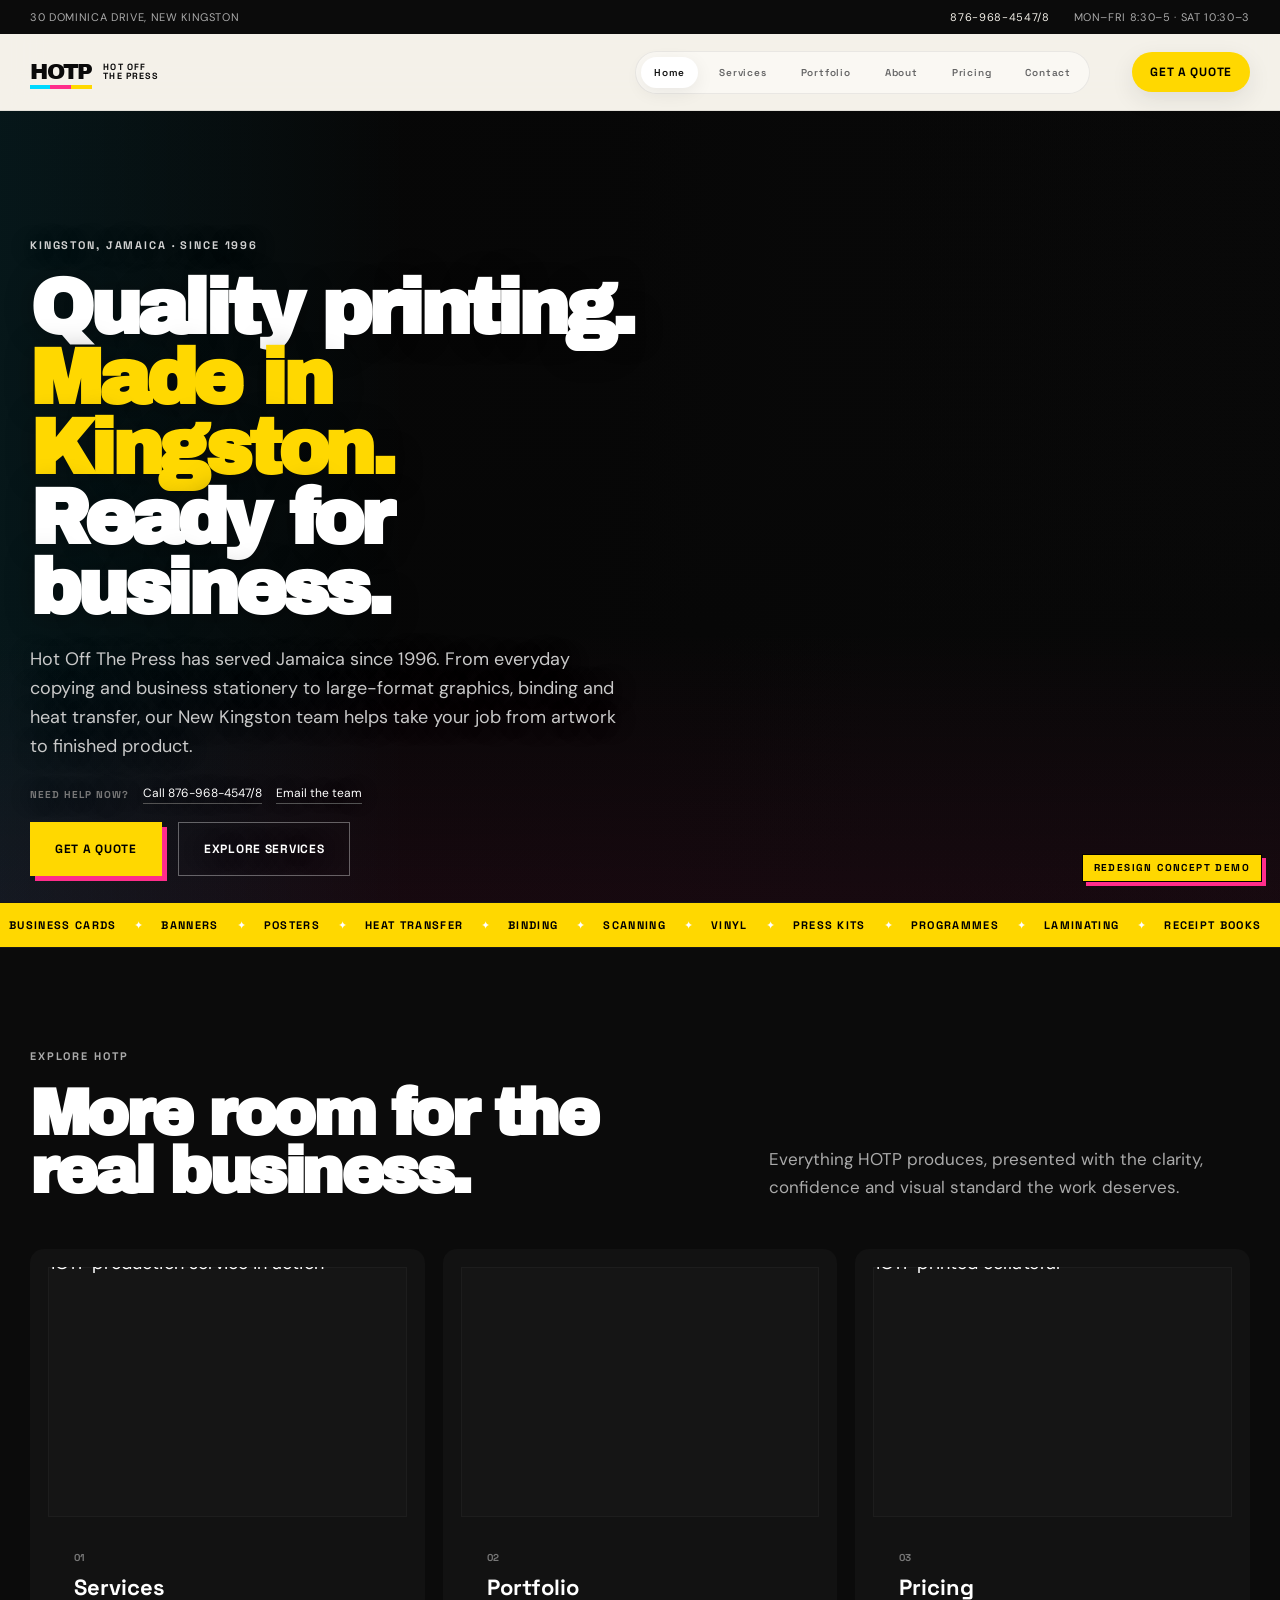
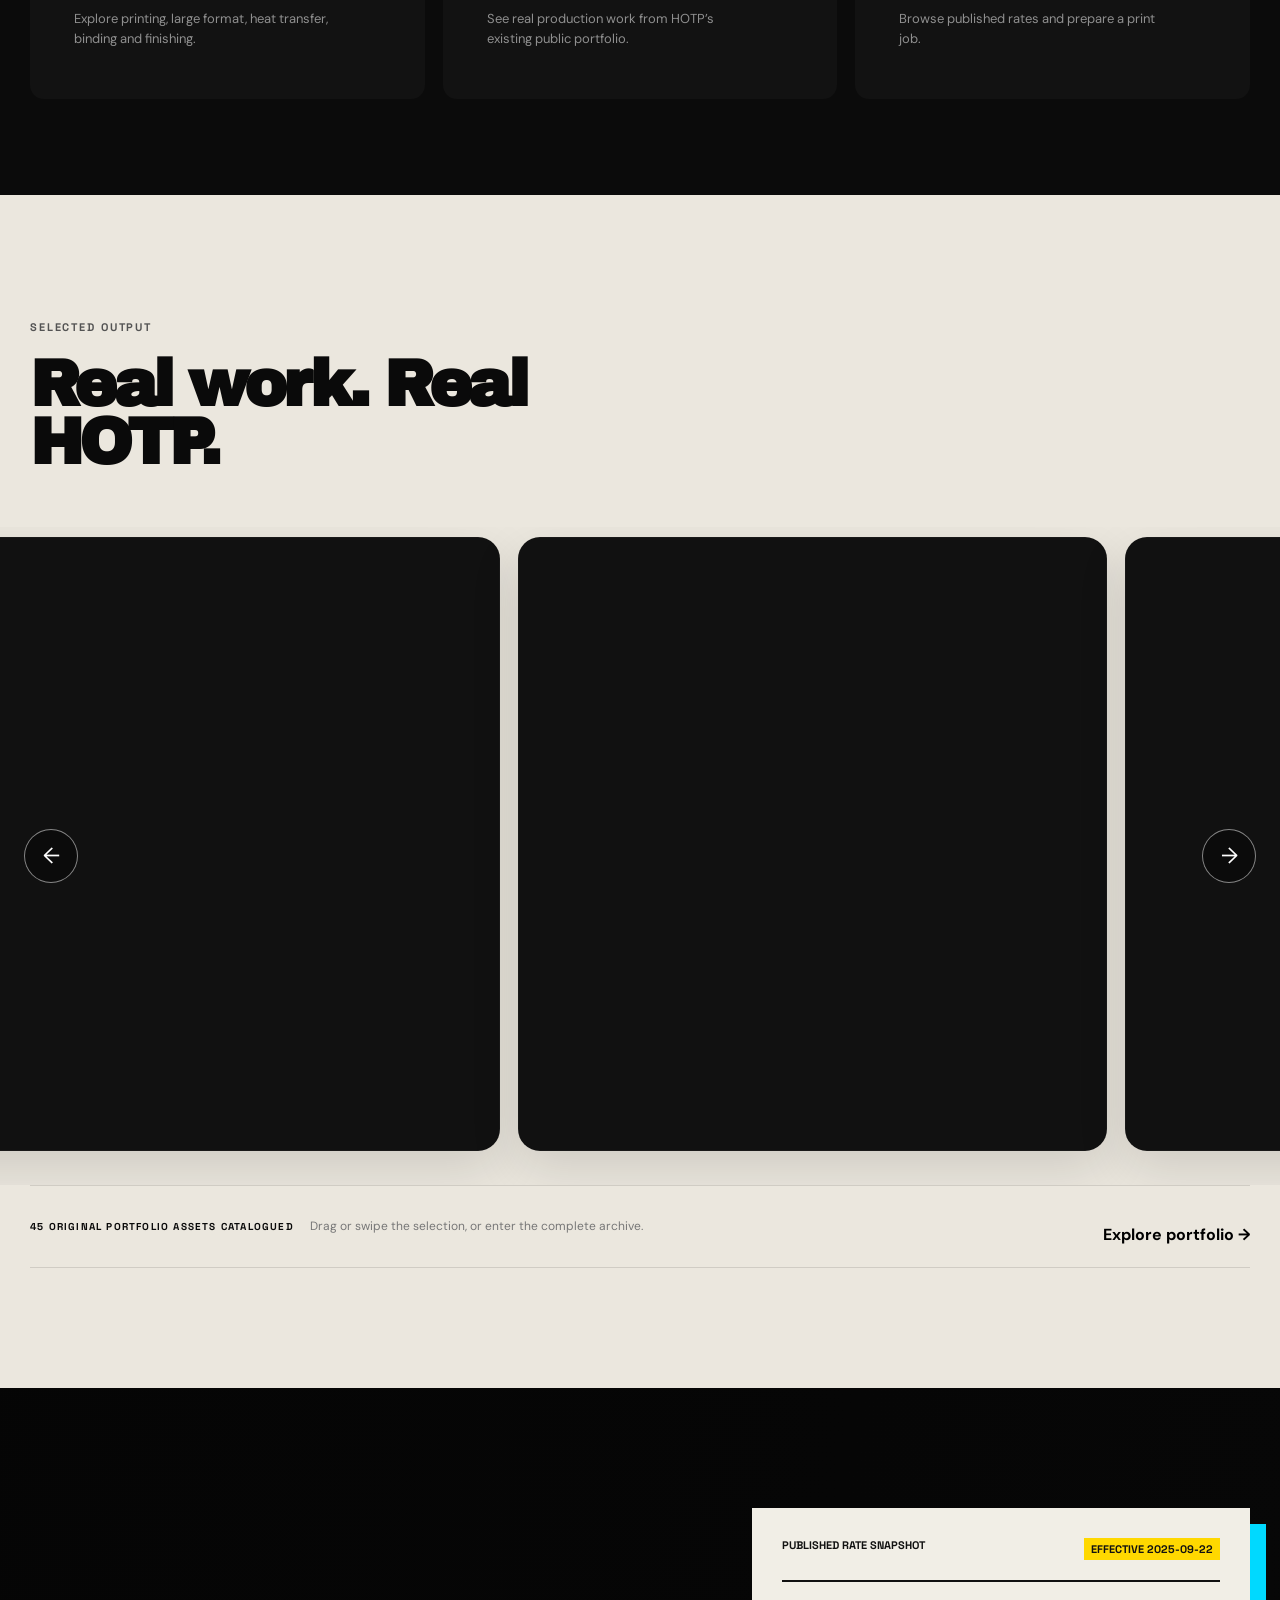
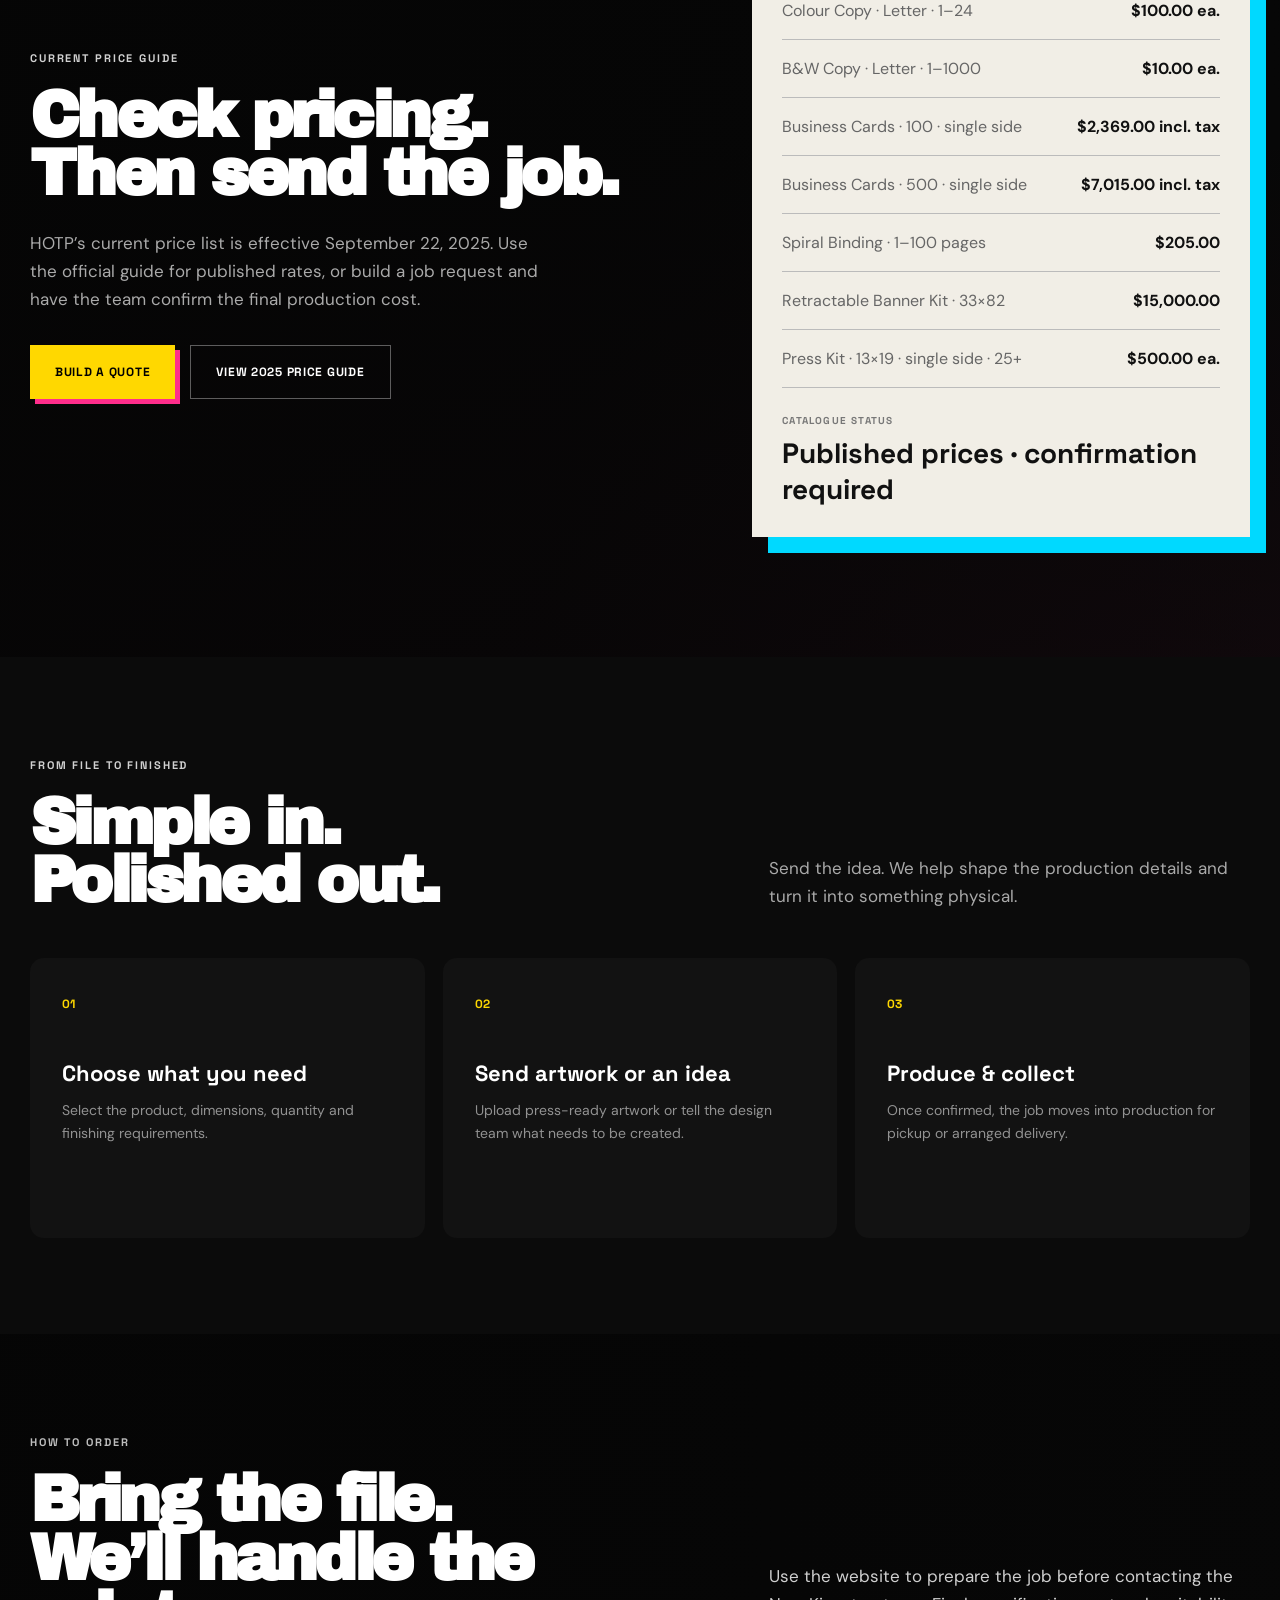
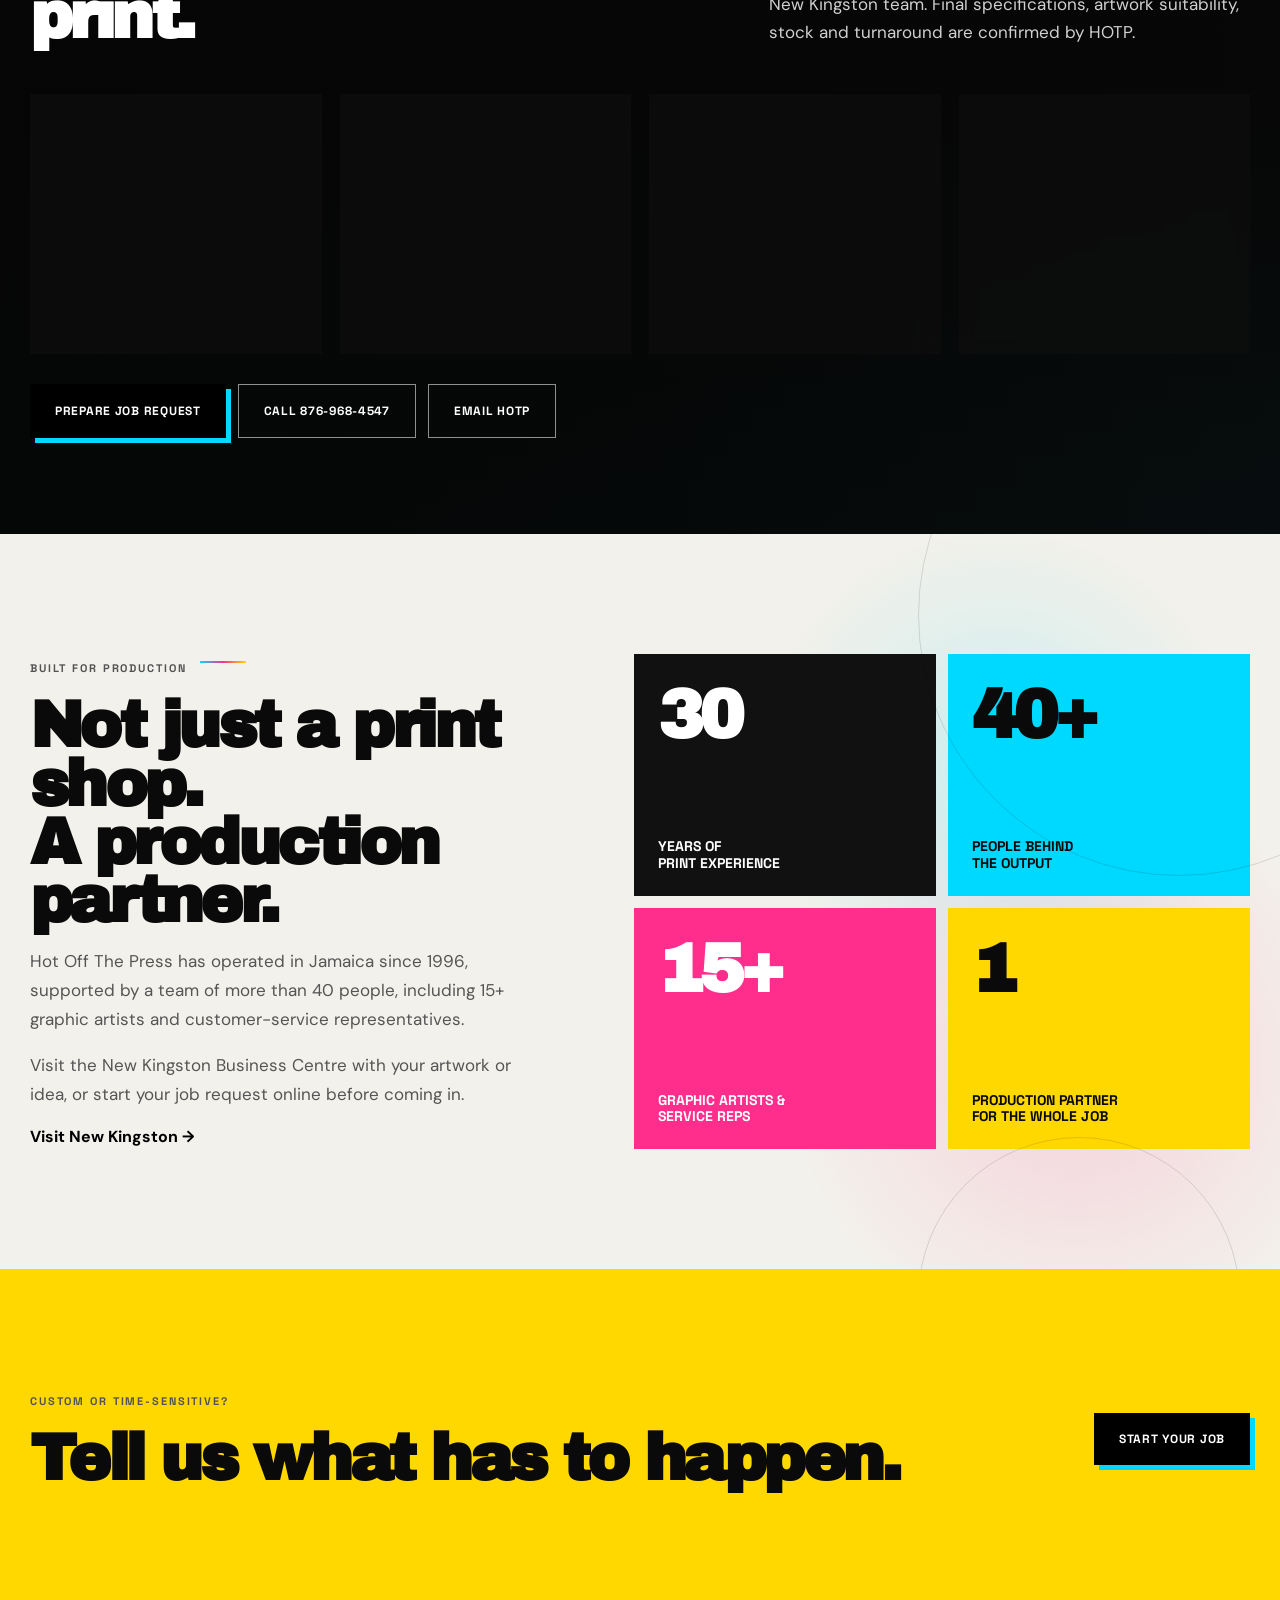
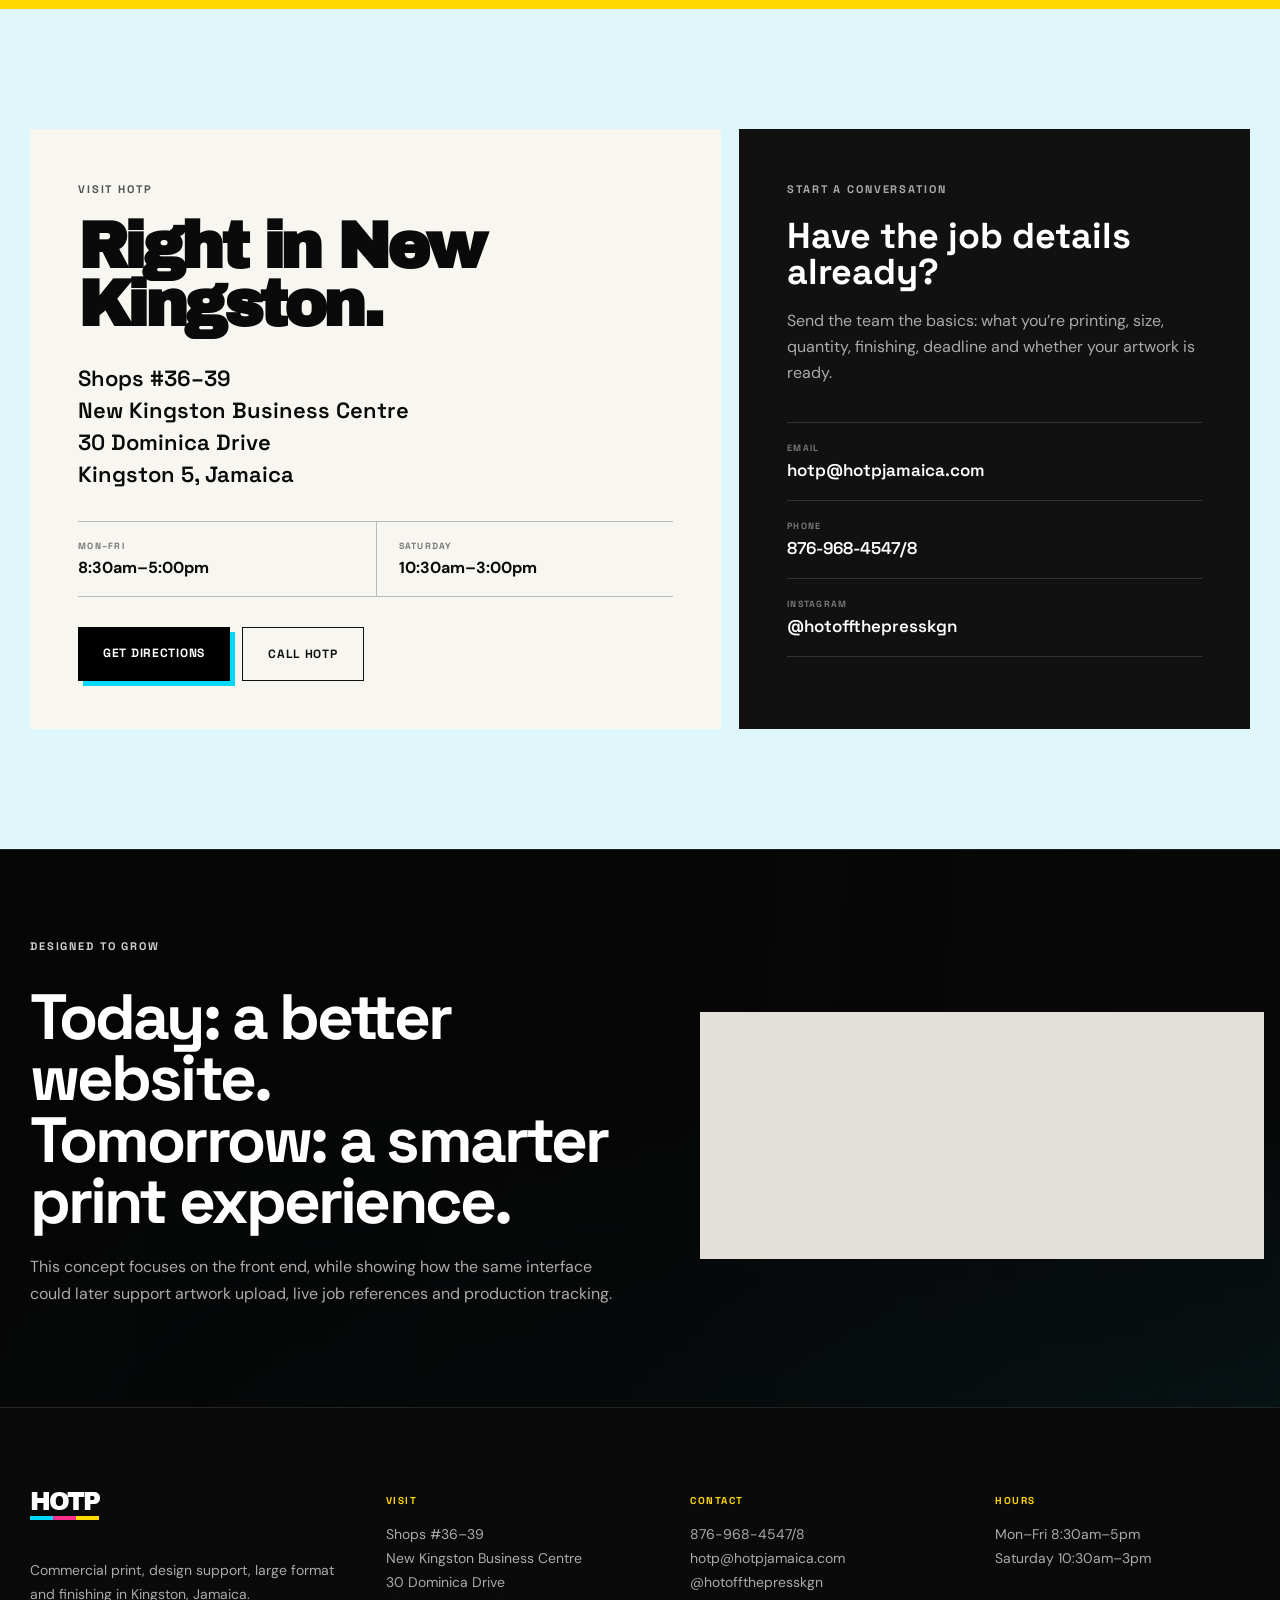
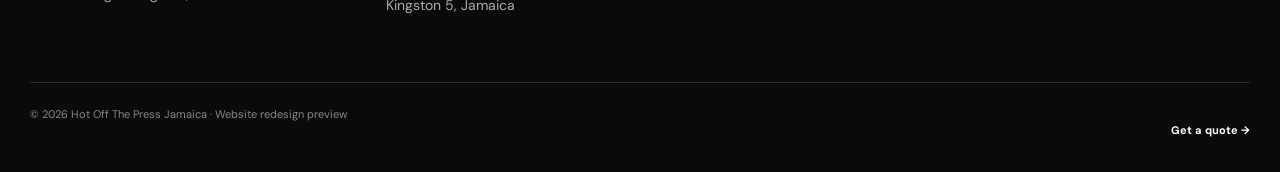
==== commit 00b835c2: "Bump homepage crop refinement revision" ====
--- a/index.html
+++ b/index.html
@@ -9,7 +9,7 @@
   <link rel="preconnect" href="https://fonts.googleapis.com">
   <link rel="preconnect" href="https://fonts.gstatic.com" crossorigin>
   <link href="https://fonts.googleapis.com/css2?family=Archivo+Black&family=DM+Sans:wght@400;500;600;700&family=Space+Grotesk:wght@500;600;700&display=swap" rel="stylesheet">
-  <link rel="stylesheet" href="styles.css?rev=21" />
+  <link rel="stylesheet" href="styles.css?rev=22" />
 </head>
 <body>
   <div class="demo-badge">REDESIGN CONCEPT DEMO</div>
--- a/styles.css
+++ b/styles.css
@@ -639,3 +639,23 @@
   .nav.open .nav-links a{padding:12px 10px!important}
 }
 @media(prefers-reduced-motion:reduce){.nav-links a,.nav-quote,.btn,.home-preview-dark .service-card,.home-work-slide img{transition:none!important;transform:none!important}}
+
+/* Main-page portfolio crop refinement rev 22 */
+.home-work-slide img{
+  transform:scale(1.18)!important;
+  object-position:center center!important;
+}
+.home-work-slide:hover img{
+  transform:scale(1.23)!important;
+}
+.home-preview-dark .service-card:nth-child(2) .real-work-image img{
+  transform:scale(1.30)!important;
+  object-position:center center!important;
+}
+.home-preview-dark .service-card:nth-child(2):hover .real-work-image img{
+  transform:scale(1.35)!important;
+}
+@media(prefers-reduced-motion:reduce){
+  .home-work-slide img{transform:scale(1.18)!important}
+  .home-preview-dark .service-card:nth-child(2) .real-work-image img{transform:scale(1.30)!important}
+}
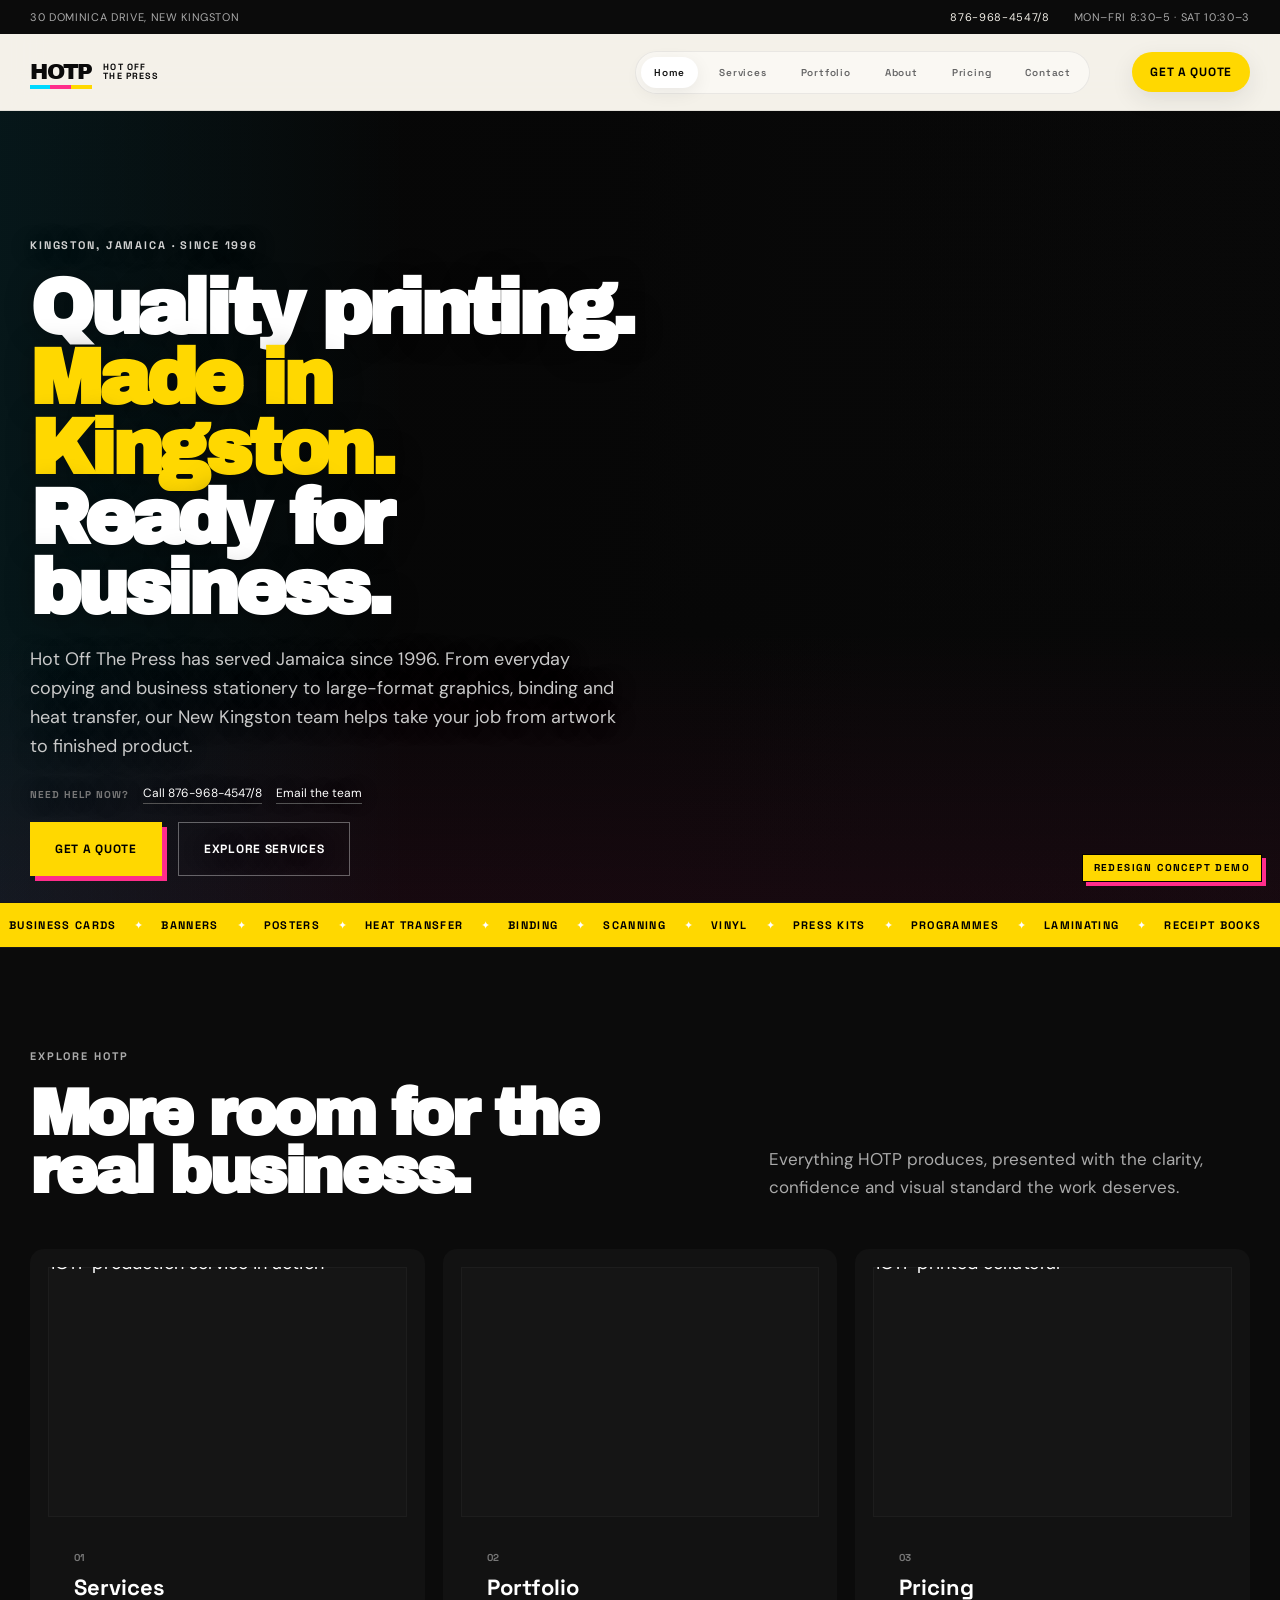
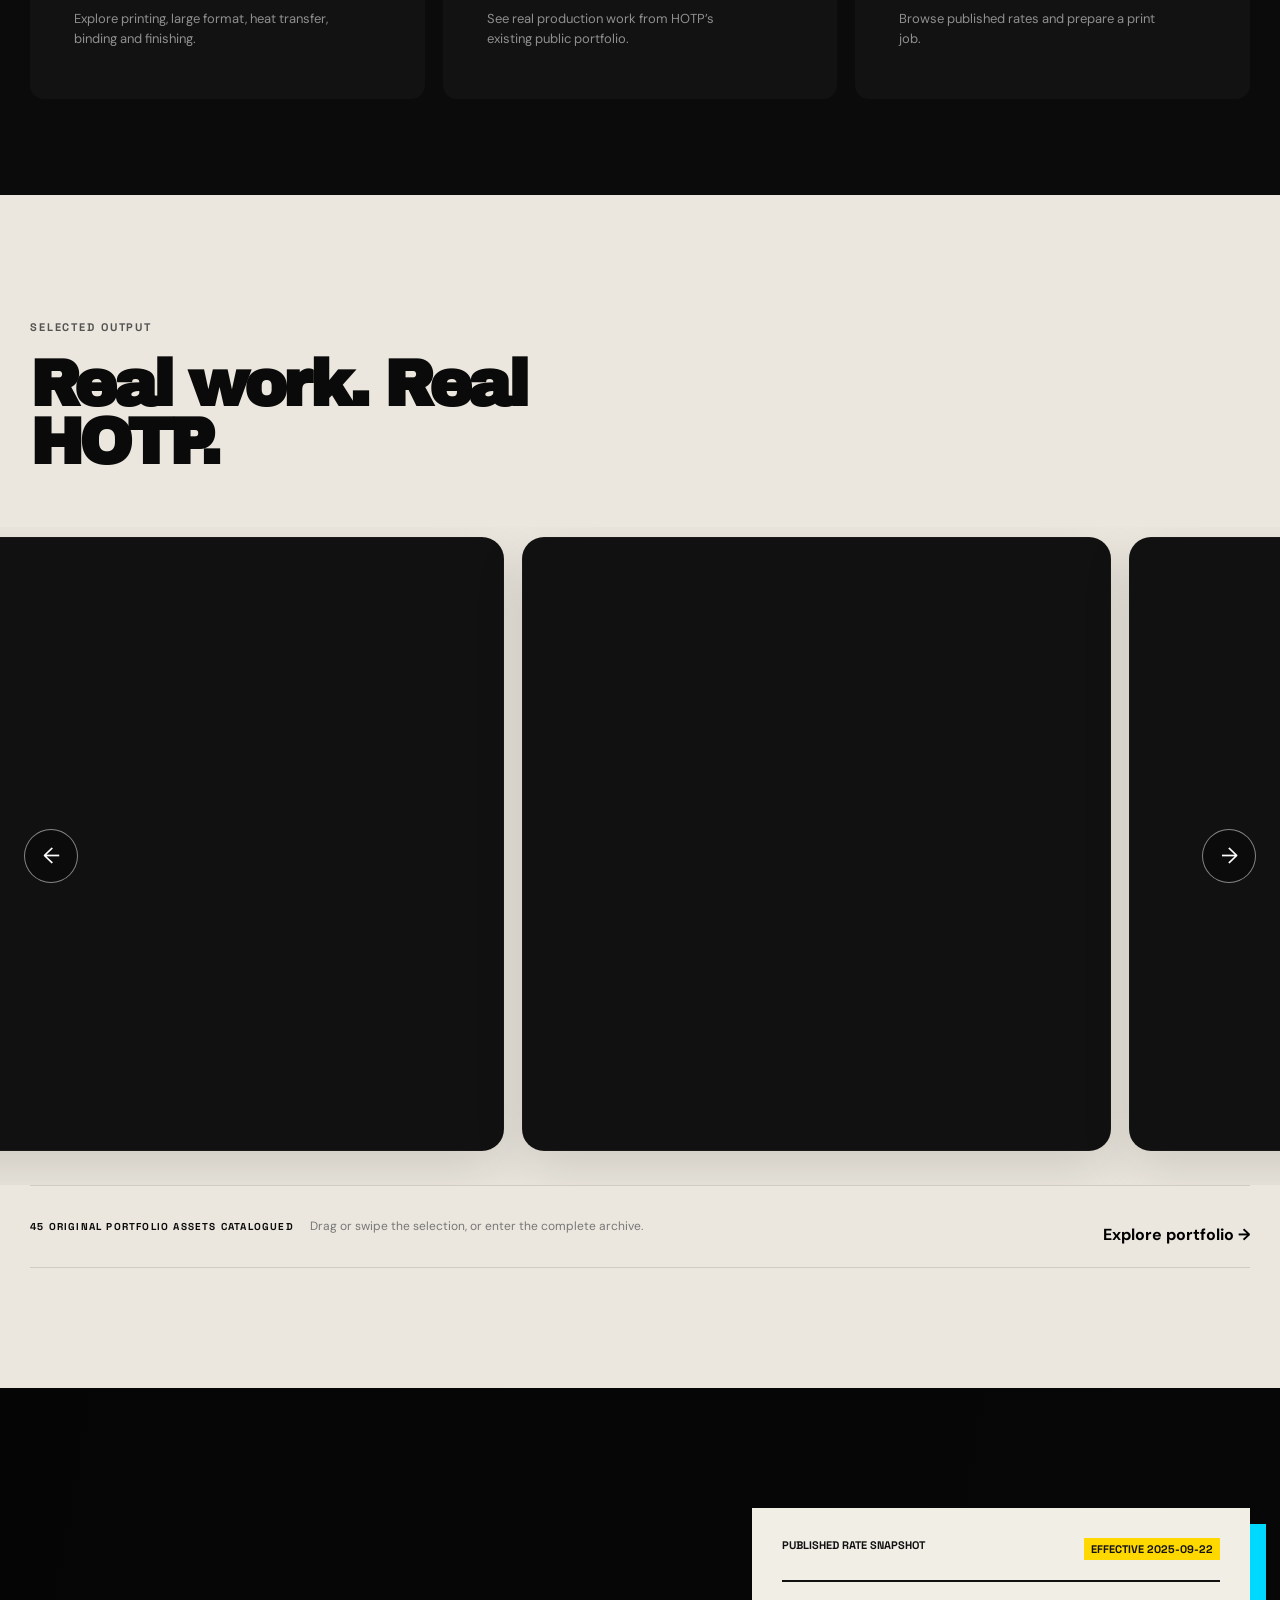
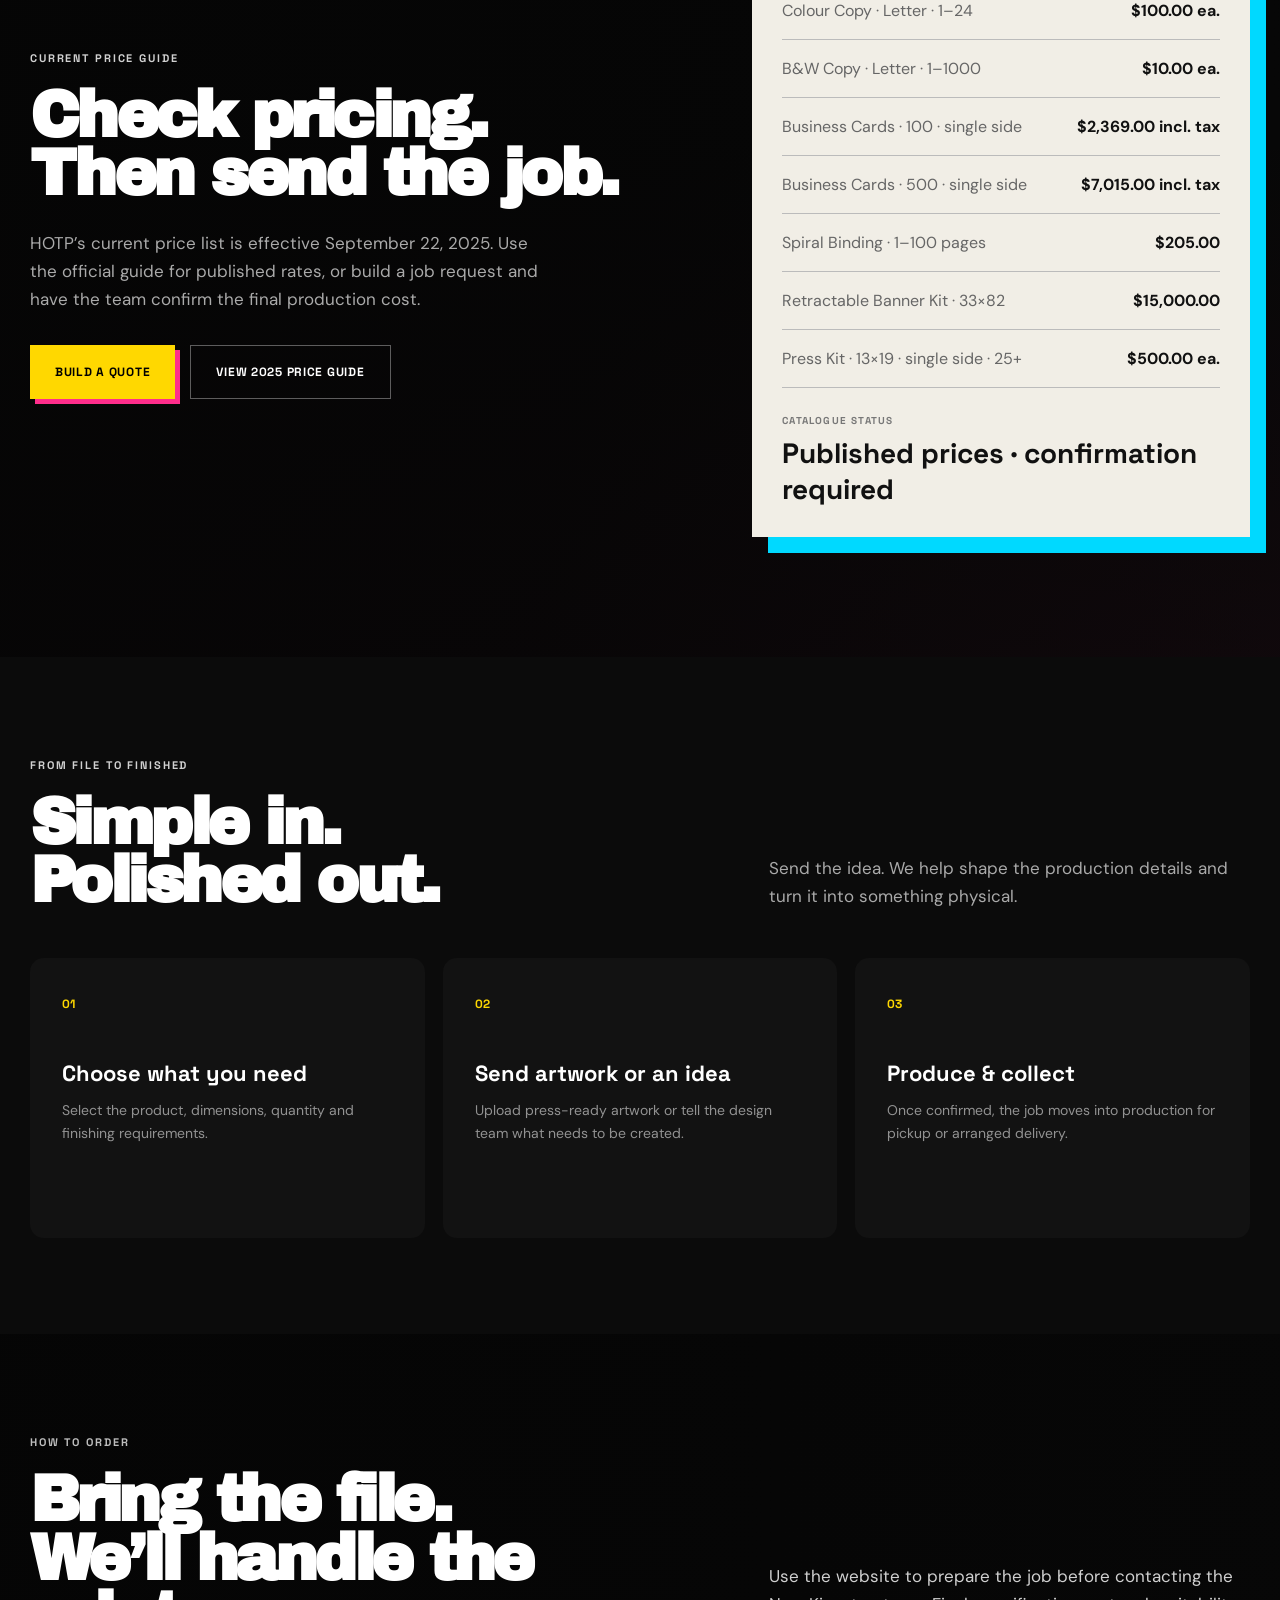
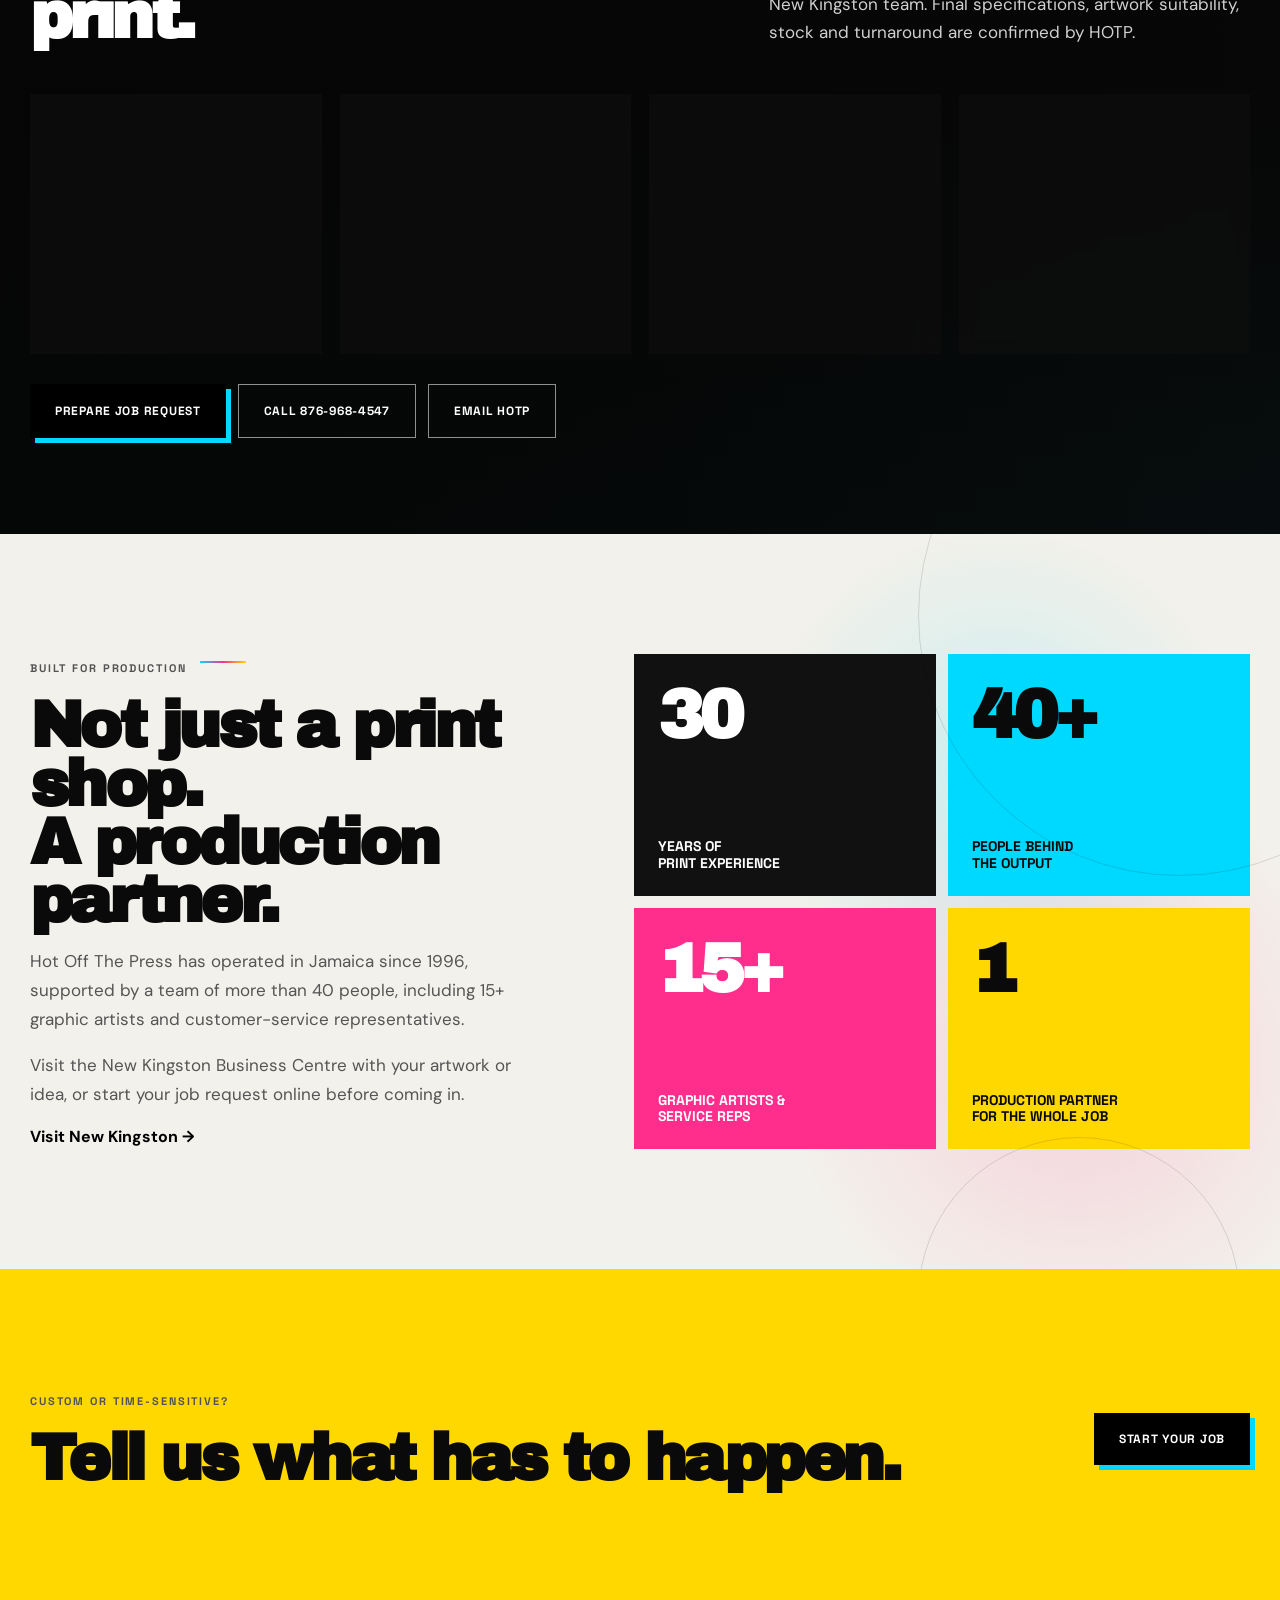
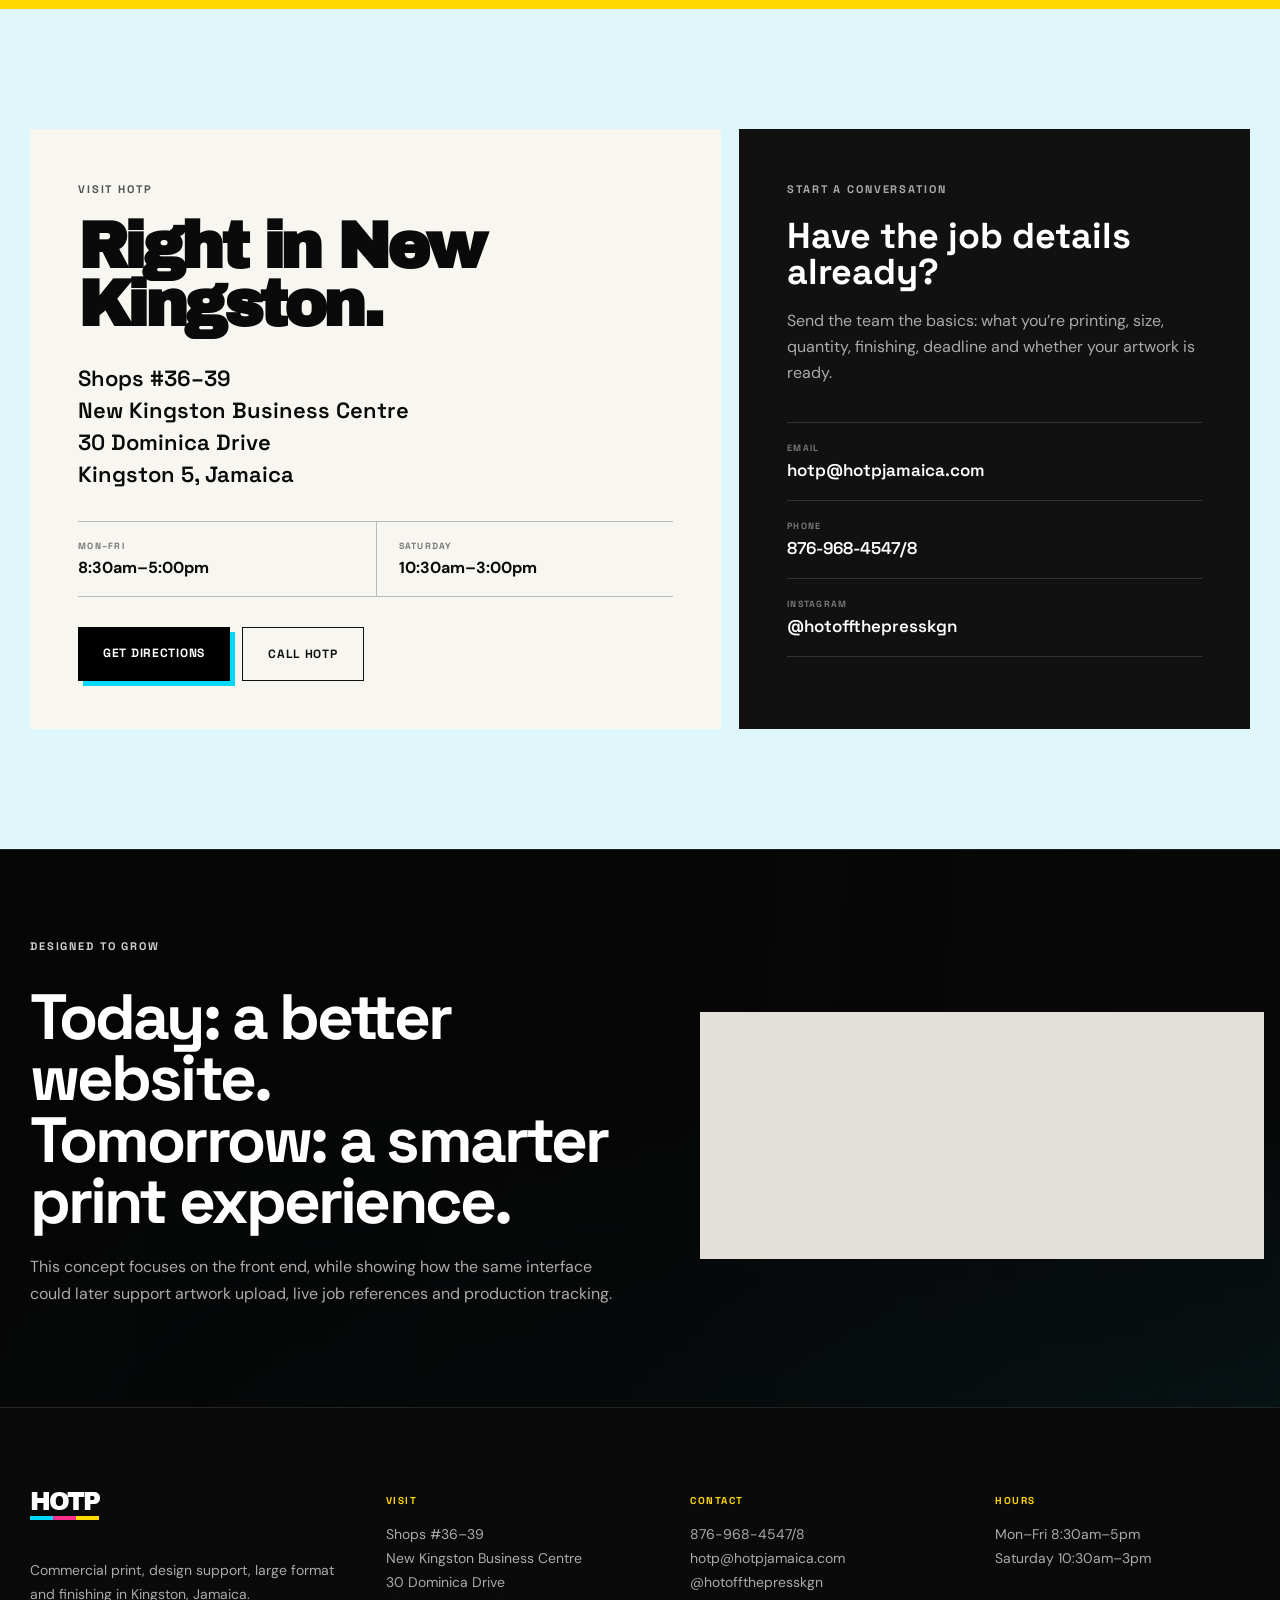
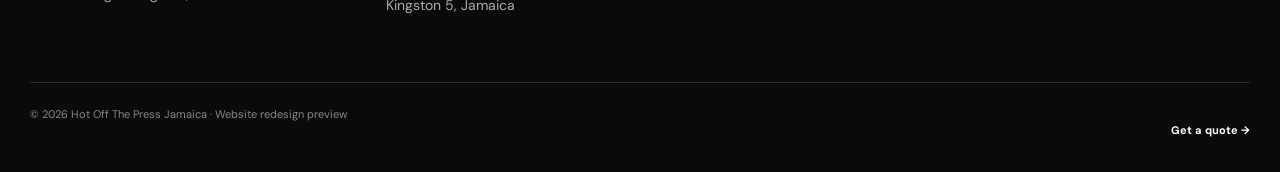
==== commit d1b1ce42: "Bump mobile navigation repair revision" ====
--- a/index.html
+++ b/index.html
@@ -9,7 +9,7 @@
   <link rel="preconnect" href="https://fonts.googleapis.com">
   <link rel="preconnect" href="https://fonts.gstatic.com" crossorigin>
   <link href="https://fonts.googleapis.com/css2?family=Archivo+Black&family=DM+Sans:wght@400;500;600;700&family=Space+Grotesk:wght@500;600;700&display=swap" rel="stylesheet">
-  <link rel="stylesheet" href="styles.css?rev=22" />
+  <link rel="stylesheet" href="styles.css?rev=23" />
 </head>
 <body>
   <div class="demo-badge">REDESIGN CONCEPT DEMO</div>
@@ -303,6 +303,6 @@
     </div>
   </div>
 
-  <script src="script.js?rev=13" defer></script>
+  <script src="script.js?rev=23" defer></script>
 </body>
 </html>
--- a/styles.css
+++ b/styles.css
@@ -659,3 +659,19 @@
   .home-work-slide img{transform:scale(1.18)!important}
   .home-preview-dark .service-card:nth-child(2) .real-work-image img{transform:scale(1.30)!important}
 }
+
+/* Mobile navigation repair rev 23 */
+@media(max-width:900px){
+  body.nav-lock{overflow:hidden}
+  .site-header .nav{position:relative;justify-content:space-between;padding-left:20px;padding-right:20px}
+  .menu-toggle{display:grid!important;place-content:center;gap:6px;margin-left:auto;width:44px;height:44px;padding:0;border:1px solid rgba(17,17,17,.10);border-radius:999px;background:rgba(255,255,255,.62);z-index:92}
+  .menu-toggle span{width:18px;height:1.5px;margin:0!important;background:#111;transition:transform .25s ease,opacity .2s ease}
+  .nav.open .menu-toggle span:first-child{transform:translateY(3.75px) rotate(45deg)}
+  .nav.open .menu-toggle span:last-child{transform:translateY(-3.75px) rotate(-45deg)}
+  .nav-links{display:none!important}
+  .nav.open .nav-links{display:flex!important;position:fixed!important;top:70px!important;left:0!important;right:0!important;bottom:auto;max-height:calc(100dvh - 70px);overflow:auto;margin:0!important;padding:18px 20px 24px!important;gap:4px!important;flex-direction:column!important;align-items:stretch!important;border:0!important;border-top:1px solid rgba(17,17,17,.07)!important;border-radius:0!important;background:rgba(244,241,233,.985)!important;box-shadow:0 26px 55px rgba(0,0,0,.14)!important;backdrop-filter:blur(20px);-webkit-backdrop-filter:blur(20px);z-index:90}
+  .nav.open .nav-links a{display:block!important;padding:14px 10px!important;border-radius:10px!important;font-size:12px!important;letter-spacing:.06em!important;color:#333!important}
+  .nav.open .nav-links a[aria-current=page]{background:#fff!important;color:#111!important;box-shadow:none!important}
+  .nav.open .nav-links a:hover{transform:none!important}
+  .nav-quote{display:none!important}
+}
